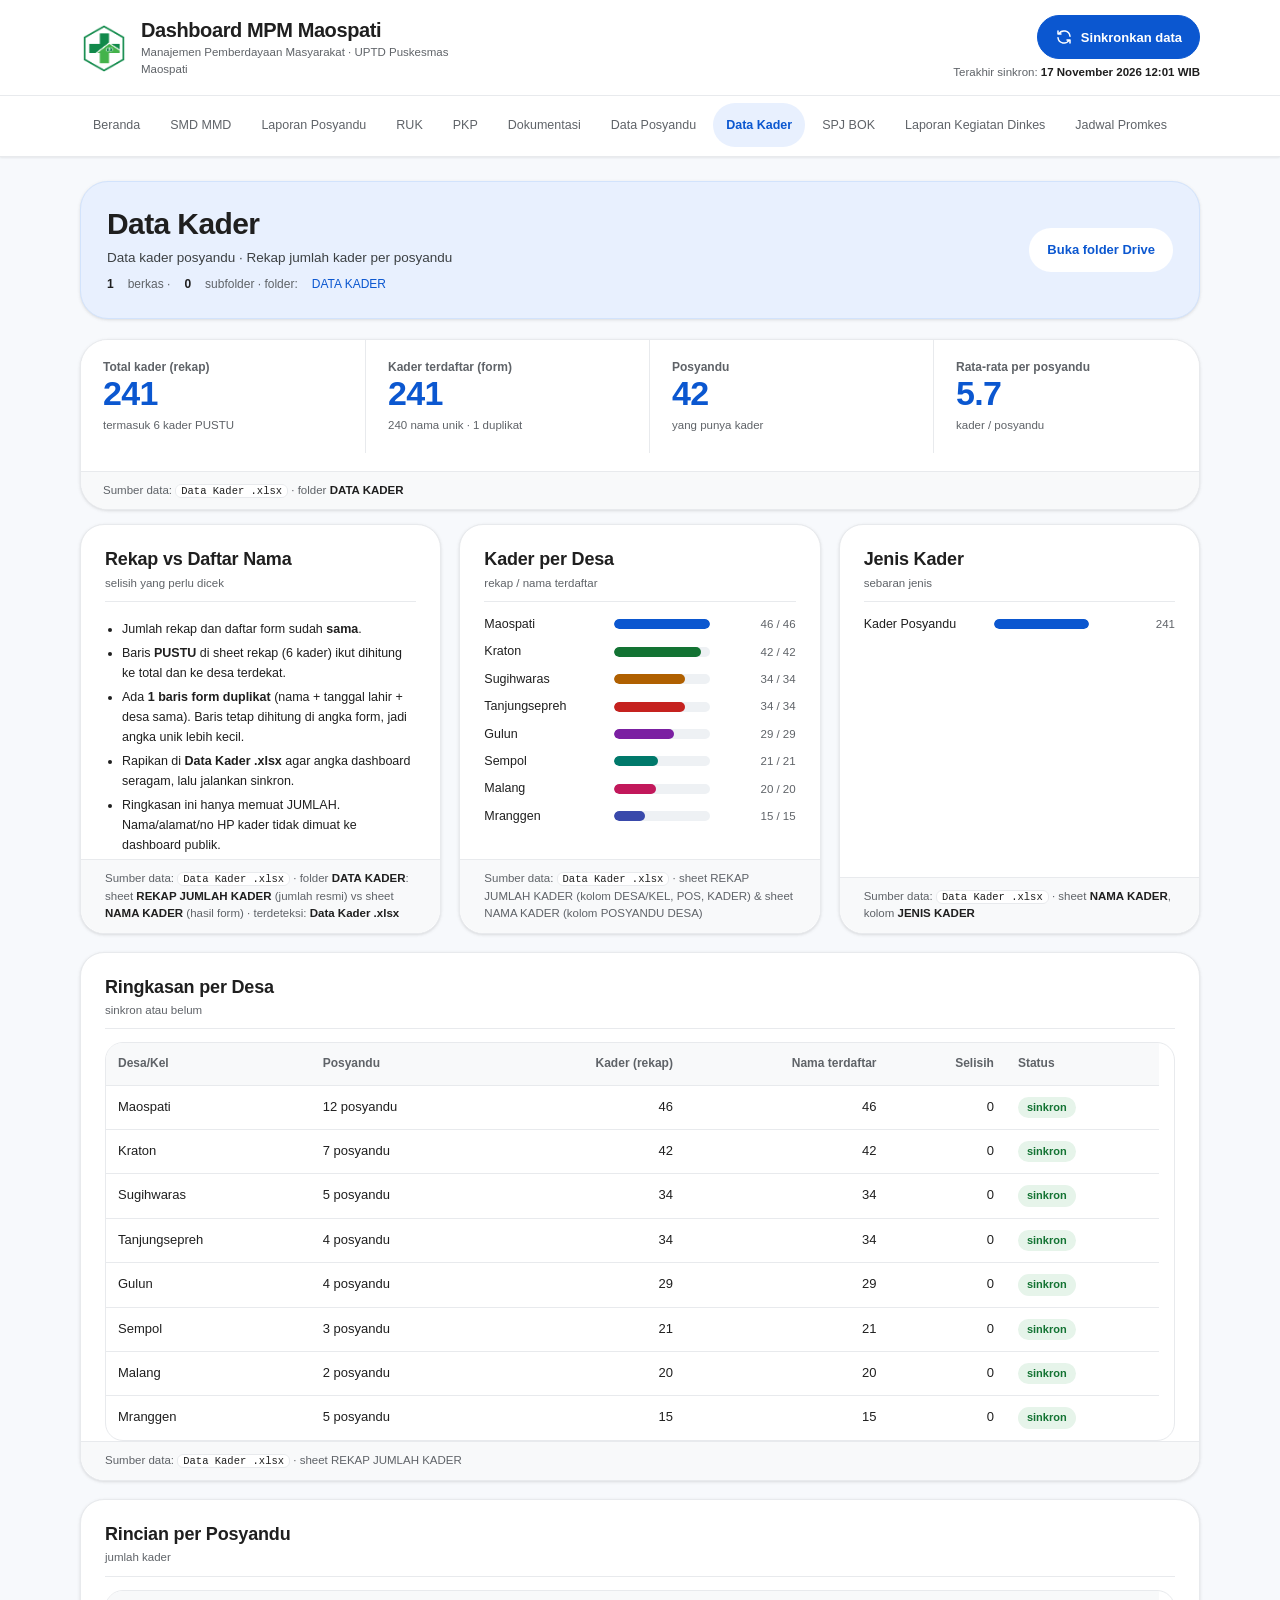
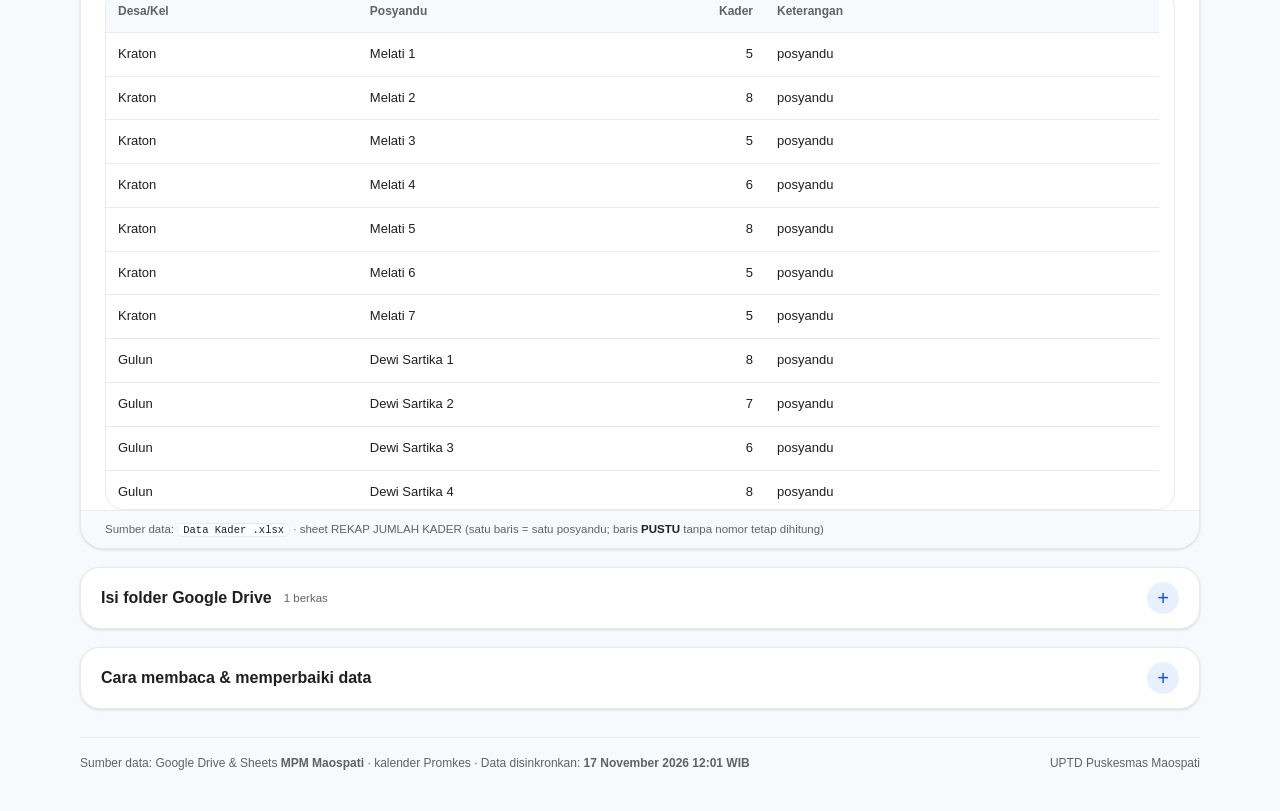
==== data-kader.html @ f5f7d5a8 "Sinkron data Drive MPM 2026-11-17 05:01 UTC" ====
<!doctype html>
<html lang="id">
<head>
<meta charset="utf-8"/>
<meta name="viewport" content="width=device-width,initial-scale=1"/>
<meta name="theme-color" content="#f7f9fc"/>
<title>Data Kader · Dashboard MPM Maospati</title>
<meta name="description" content="Rekap jumlah kader posyandu per posyandu dan per desa (tanpa data pribadi)"/>
<link rel="stylesheet" href="assets/style.css"/>
</head>
<body data-page="data-kader">
<a class="skip" href="#main">Langsung ke isi</a>
<div class="topwrap">
  <header class="top">
    <div class="inner">
      <button class="menu-toggle" id="menutoggle" type="button" aria-expanded="false" aria-controls="navmenu" aria-label="Buka menu">
        <span class="menu-icon" aria-hidden="true"><span></span><span></span><span></span></span>
        <span class="menu-toggle-label">Menu</span>
      </button>
      <div class="brand">
        <img class="logo" src="assets/logo-puskesmas.png" alt="" width="95" height="105">
        <div>
          <h1>Dashboard MPM Maospati</h1>
          <p>Manajemen Pemberdayaan Masyarakat &middot; UPTD Puskesmas Maospati</p>
        </div>
      </div>
      <div id="drivebtn"></div>
    </div>
  </header>
  <nav class="menu" aria-label="Menu utama"><div class="navinner" id="navmenu"></div></nav>
</div>

<main class="wrap" id="main">
  <div class="pagehead">
    <div class="t">
      <h2 id="pagetitle">Data Kader</h2>
      <p id="pagesub">Rekap jumlah kader posyandu per posyandu dan per desa (tanpa data pribadi)</p>
      <div class="stat-line" id="pagemeta"></div>
    </div>
    <div id="drivebtn2"></div>
  </div>

  <div class="banner" id="banner"></div>

<div class="grid k4" id="kpis" style="margin-bottom:14px"></div>
  <div class="grid k2">
<section class="card"><h3>Rekap vs Daftar Nama<span>selisih yang perlu dicek</span></h3><div id="c-selisih"></div><p class="src" data-auto-sumber="1">Sumber data: <code>Data Kader .xlsx</code> · folder <b>DATA KADER</b>: sheet <b>REKAP JUMLAH KADER</b> (jumlah resmi) vs sheet <b>NAMA KADER</b> (hasil form)</p></section><section class="card"><h3>Kader per Desa<span>rekap / nama terdaftar</span></h3><div id="c-desa"></div><p class="src">Sumber data: <code>Data Kader .xlsx</code> · sheet REKAP JUMLAH KADER (kolom DESA/KEL, POS, KADER) &amp; sheet NAMA KADER (kolom POSYANDU DESA)</p></section><section class="card"><h3>Jenis Kader<span>sebaran jenis</span></h3><div id="c-jenis"></div><p class="src">Sumber data: <code>Data Kader .xlsx</code> · sheet <b>NAMA KADER</b>, kolom <b>JENIS KADER</b></p></section><section class="card full"><h3>Ringkasan per Desa<span>sinkron atau belum</span></h3><div class="scroll"><table id="t-kader"></table></div><p class="src">Sumber data: <code>Data Kader .xlsx</code> · sheet REKAP JUMLAH KADER</p></section><section class="card full"><h3>Rincian per Posyandu<span>jumlah kader</span></h3><div class="scroll"><table id="t-perpos"></table></div><p class="src">Sumber data: <code>Data Kader .xlsx</code> · sheet REKAP JUMLAH KADER (satu baris = satu posyandu; baris <b>PUSTU</b> tanpa nomor tetap dihitung)</p></section></div>

  <details class="utility">
    <summary><span id="treecard">Isi folder Google Drive</span> <span id="filecount">memuat</span></summary>
    <div class="body">
      <div class="tree" id="treehost"><p class="muted">Memuat daftar berkas...</p></div>
      <p class="note">Klik nama berkas atau folder untuk membukanya di Google Drive. Daftar ini mengikuti isi
      folder saat data disinkronkan ulang (<code>python tools/sync.py</code>).</p>
    </div>
  </details>

  <details class="utility">
    <summary>Cara membaca &amp; memperbaiki data</summary>
    <div class="body">
      <ul class="tl">
        <li>Setiap panel mencantumkan <b>sumber data</b> di bagian bawah kartu: nama berkas Excel atau
        spreadsheet asalnya, beserta folder Drive tempat berkas itu berada.</li>
        <li>Kalau angka di halaman berbeda dengan dugaan Anda, buka berkas Excel atau spreadsheet itu
        (tombol <b>Buka folder Drive</b> / <b>Buka spreadsheet</b> di atas) dan cocokkan kolomnya.</li>
        <li>Sesudah berkas diperbaiki di Drive atau spreadsheet disunting, tekan <b>Sinkronkan data</b> di kanan atas agar
        halaman menampilkan angka terbaru.</li>
        <li>Format berkas yang dipakai dashboard dijelaskan di README pada bagian
        "Saran perbaikan data".</li>
      </ul>
    </div>
  </details>

  <footer class="foot">
    <span>Sumber data: Google Drive &amp; Sheets <b>MPM Maospati</b> &middot; kalender Promkes &middot; <span id="synced">memuat…</span></span>
    <span>UPTD Puskesmas Maospati</span>
  </footer>
</main>

<script>window.__DATA__ = window.__DATA__ || {}; window.__DATA__["data-kader"] = {"slug": "data-kader", "menu": "Data Kader", "subjudul": "Data kader posyandu", "deskripsi": "Rekap jumlah kader per posyandu", "folder": {"id": "1ANnRWgVu15SUEsVssE5afvYzzHpgKLgl", "url": "https://drive.google.com/drive/folders/1ANnRWgVu15SUEsVssE5afvYzzHpgKLgl", "name": "DATA KADER"}, "statistik": {"berkas": 1, "subfolder": 0}, "struktur": {"name": "DATA KADER", "id": "1ANnRWgVu15SUEsVssE5afvYzzHpgKLgl", "url": "https://drive.google.com/drive/folders/1ANnRWgVu15SUEsVssE5afvYzzHpgKLgl", "files": [{"id": "1zSv50AeJG_EDvxZMdMz8OIgBFwzdjjdB", "name": "Data Kader .xlsx", "kind": "file", "modified": "Oct 21", "url": "https://drive.google.com/file/d/1zSv50AeJG_EDvxZMdMz8OIgBFwzdjjdB/view"}], "children": []}, "files": [{"id": "1zSv50AeJG_EDvxZMdMz8OIgBFwzdjjdB", "name": "Data Kader .xlsx", "kind": "file", "modified": "Oct 21", "url": "https://drive.google.com/file/d/1zSv50AeJG_EDvxZMdMz8OIgBFwzdjjdB/view", "path": "DATA KADER"}], "analisa": {"kpi": {"total": 241, "totalSheet": 241, "pustu": 6, "daftarNama": 241, "daftarUnik": 240, "duplikat": 1, "posyandu": 42, "rataPerPos": 5.7, "sumber": "Data Kader .xlsx"}, "cek": {"rekap": 241, "rekapLembar": 241, "form": 241, "formUnik": 240, "duplikat": 1, "selisih": 0, "selisihLembar": 0}, "perPos": [{"desa": "Kraton", "pos": "Melati 1", "kader": 5}, {"desa": "Kraton", "pos": "Melati 2", "kader": 8}, {"desa": "Kraton", "pos": "Melati 3", "kader": 5}, {"desa": "Kraton", "pos": "Melati 4", "kader": 6}, {"desa": "Kraton", "pos": "Melati 5", "kader": 8}, {"desa": "Kraton", "pos": "Melati 6", "kader": 5}, {"desa": "Kraton", "pos": "Melati 7", "kader": 5}, {"desa": "Gulun", "pos": "Dewi Sartika 1", "kader": 8}, {"desa": "Gulun", "pos": "Dewi Sartika 2", "kader": 7}, {"desa": "Gulun", "pos": "Dewi Sartika 3", "kader": 6}, {"desa": "Gulun", "pos": "Dewi Sartika 4", "kader": 8}, {"desa": "Malang", "pos": "Cut Nyak Dien 1", "kader": 8}, {"desa": "Malang", "pos": "Cut Nyak Dien 2", "kader": 10}, {"desa": "Malang", "pos": "Pustu", "kader": 2, "tambahan": true}, {"desa": "Maospati", "pos": "Cut Mutia 1", "kader": 3}, {"desa": "Maospati", "pos": "Cut Mutia 2", "kader": 6}, {"desa": "Maospati", "pos": "Cut Mutia 3", "kader": 5}, {"desa": "Maospati", "pos": "Cut Mutia 4", "kader": 5}, {"desa": "Maospati", "pos": "Cut Mutia 5", "kader": 1}, {"desa": "Maospati", "pos": "Cut Mutia 6", "kader": 4}, {"desa": "Maospati", "pos": "Cut Mutia 7", "kader": 2}, {"desa": "Maospati", "pos": "Cut Mutia 8", "kader": 2}, {"desa": "Maospati", "pos": "Cut Mutia 9", "kader": 4}, {"desa": "Maospati", "pos": "Merak", "kader": 5}, {"desa": "Maospati", "pos": "Camar", "kader": 4}, {"desa": "Maospati", "pos": "Cendrawasih", "kader": 5}, {"desa": "Mranggen", "pos": "Pos 1", "kader": 3}, {"desa": "Mranggen", "pos": "Pos 2", "kader": 2}, {"desa": "Mranggen", "pos": "Pos 3", "kader": 2}, {"desa": "Mranggen", "pos": "Pos 4", "kader": 6}, {"desa": "Mranggen", "pos": "Pos 5", "kader": 2}, {"desa": "Sempol", "pos": "Larasati 1", "kader": 11}, {"desa": "Sempol", "pos": "Larasati 2", "kader": 4}, {"desa": "Sempol", "pos": "Larasati 3", "kader": 6}, {"desa": "Sugihwaras", "pos": "Srikandi 1", "kader": 7}, {"desa": "Sugihwaras", "pos": "Srikandi 2", "kader": 6}, {"desa": "Sugihwaras", "pos": "Srikandi 3", "kader": 7}, {"desa": "Sugihwaras", "pos": "Srikandi 4", "kader": 7}, {"desa": "Sugihwaras", "pos": "Srikandi 5", "kader": 5}, {"desa": "Sugihwaras", "pos": "Pustu", "kader": 2, "tambahan": true}, {"desa": "Tanjungsepreh", "pos": "Kilisuci 1", "kader": 7}, {"desa": "Tanjungsepreh", "pos": "Kilisuci 2", "kader": 9}, {"desa": "Tanjungsepreh", "pos": "Kilisuci 3", "kader": 8}, {"desa": "Tanjungsepreh", "pos": "Kilisuci 4", "kader": 8}, {"desa": "Tanjungsepreh", "pos": "Pustu", "kader": 2, "tambahan": true}], "pustu": [{"desa": "Malang", "pos": "Pustu", "kader": 2, "tambahan": true}, {"desa": "Sugihwaras", "pos": "Pustu", "kader": 2, "tambahan": true}, {"desa": "Tanjungsepreh", "pos": "Pustu", "kader": 2, "tambahan": true}], "perDesa": [{"desa": "Maospati", "kader": 46, "nama": 46, "selisih": 0}, {"desa": "Kraton", "kader": 42, "nama": 42, "selisih": 0}, {"desa": "Sugihwaras", "kader": 34, "nama": 34, "selisih": 0}, {"desa": "Tanjungsepreh", "kader": 34, "nama": 34, "selisih": 0}, {"desa": "Gulun", "kader": 29, "nama": 29, "selisih": 0}, {"desa": "Sempol", "kader": 21, "nama": 21, "selisih": 0}, {"desa": "Malang", "kader": 20, "nama": 20, "selisih": 0}, {"desa": "Mranggen", "kader": 15, "nama": 15, "selisih": 0}], "jenis": [{"jenis": "Kader Posyandu", "jumlah": 241}], "privasi": "Ringkasan ini hanya memuat JUMLAH. Nama/alamat/no HP kader tidak dimuat ke dashboard publik."}, "adaData": true, "generated": "17 November 2026 12:01 WIB"};</script>
<script src="assets/app.js"></script>
<script src="assets/pages/data-kader.js"></script>
</body>
</html>
---- assets/style.css ----
/* Dashboard MPM Maospati
   Direction: Material pastel. Read DESIGN.md before changing tokens. */
:root{
  --paper:#f7f9fc;
  --surface:#ffffff;
  --surface-2:#f8f9fa;
  --surface-3:#f1f3f4;
  --ink:#1f1f1f;
  --mut:#5f6368;
  --rule:#e8eaed;
  --rule-strong:#80868b;
  --ac:#0b57d0;
  --ac-hover:#0842a0;
  --ac-soft:#e8f0fe;
  --ok:#137333; --ok-soft:#e6f4ea;
  --warn:#b06000; --warn-soft:#fef7e0;
  --bad:#c5221f; --bad-soft:#fce8e6;
  --radius:24px;
  --radius-sm:20px;
  --radius-xs:12px;
  --pill:999px;
  --wrap:1160px;
  --elev1:0 1px 2px rgba(60,64,67,.08),0 1px 3px 1px rgba(60,64,67,.06);
  --elev2:0 2px 6px rgba(60,64,67,.12),0 1px 2px rgba(60,64,67,.08);
  --sans:"Google Sans","Segoe UI Variable Text","Segoe UI",Roboto,"Helvetica Neue",Arial,sans-serif;
  --display:"Google Sans Display","Google Sans","Segoe UI Variable Display","Segoe UI",Roboto,Arial,sans-serif;
  --mono:"Roboto Mono","Cascadia Mono","Segoe UI Mono",Consolas,monospace;
}
*{box-sizing:border-box}
html{color-scheme:light;scroll-behavior:smooth}
body{margin:0;background:var(--paper);color:var(--ink);font:14.5px/1.6 var(--sans);-webkit-font-smoothing:antialiased}
a{color:var(--ac);text-decoration:none;text-underline-offset:3px}
a:hover{text-decoration:underline}
h1,h2,h3,h4{margin:0;font-family:var(--display);font-weight:600;letter-spacing:-.01em;color:var(--ink)}
p{margin:0 0 10px}
code{font-family:var(--mono);font-size:.92em}
img,svg{max-width:100%}
:focus-visible{outline:2px solid var(--ac);outline-offset:2px}
.skip{position:fixed;left:12px;top:-60px;z-index:100;background:var(--ac);color:#fff;padding:10px 16px;border-radius:var(--pill);font-weight:600;box-shadow:var(--elev2)}
.skip:focus{top:12px;text-decoration:none}

/* ---------- masthead + menu ---------- */
.topwrap{position:sticky;top:0;z-index:30;background:var(--surface);box-shadow:0 1px 2px rgba(60,64,67,.10)}
header.top{background:var(--surface);border-bottom:1px solid var(--rule)}
header.top .inner{max-width:var(--wrap);margin:0 auto;padding:15px 20px;display:flex;gap:18px;align-items:center;justify-content:space-between;flex-wrap:wrap}
.brand{display:flex;gap:13px;align-items:center;min-width:0}
.logo{width:48px;height:48px;flex:0 0 48px;display:block;object-fit:contain}
.brand h1{font-size:20px;line-height:1.2;letter-spacing:-.02em}
.brand p{margin:2px 0 0;color:var(--mut);font-size:11.5px;line-height:1.4;max-width:52ch}
#drivebtn{display:flex;flex-direction:column;align-items:flex-end;gap:5px;min-width:0}
#synctime{font-size:11.5px;line-height:1.4;color:var(--mut);text-align:right}
#synctime b{color:var(--ink);font-weight:600}
nav.menu{background:var(--surface);border-bottom:1px solid var(--rule)}
.menu-toggle{display:none;gap:11px;align-items:center;width:100%;min-height:44px;padding:0 10px;border:0;border-radius:12px;background:transparent;color:var(--ink);font:600 14px/1.2 var(--sans);cursor:pointer;text-align:left;transition:background-color .15s ease,color .15s ease}
.menu-toggle:hover{background:var(--surface-3)}
.menu-toggle[aria-expanded="true"]{color:var(--ac)}
.menu-toggle .menu-icon{width:20px;height:14px;display:flex;flex-direction:column;justify-content:space-between;flex:0 0 20px}
.menu-toggle .menu-icon span{display:block;height:2px;flex:0 0 2px;border-radius:2px;background:currentColor;transition:transform .18s ease,opacity .18s ease}
.menu-toggle[aria-expanded="true"] .menu-icon span:nth-child(1){transform:translateY(6px) rotate(45deg)}
.menu-toggle[aria-expanded="true"] .menu-icon span:nth-child(2){opacity:0}
.menu-toggle[aria-expanded="true"] .menu-icon span:nth-child(3){transform:translateY(-6px) rotate(-45deg)}
nav.menu .navinner{max-width:var(--wrap);margin:0 auto;padding:7px 20px 9px;display:flex;gap:4px;overflow-x:auto;scrollbar-width:none}
nav.menu .navinner::-webkit-scrollbar{display:none}
nav.menu a{display:flex;align-items:center;min-height:44px;padding:0 13px;border:0;border-radius:var(--pill);color:var(--mut);font-size:12.5px;font-weight:500;white-space:nowrap}
nav.menu a:hover{color:var(--ink);background:var(--surface-3);text-decoration:none}
nav.menu a.on{color:var(--ac);background:var(--ac-soft);font-weight:600}

/* ---------- page frame ---------- */
.wrap{max-width:var(--wrap);margin:0 auto;padding:0 20px 40px}
.pagehead{display:flex;gap:18px;align-items:flex-start;justify-content:space-between;flex-wrap:wrap;margin:24px 0 20px;padding:24px 26px;background:var(--ac-soft);border:1px solid #d2e3fc;border-radius:28px;box-shadow:var(--elev1)}
.pagehead .t{flex:1 1 520px;min-width:0}
.pagehead .t h2{font-size:30px;line-height:1.2;letter-spacing:-.02em}
.pagehead .t p{margin:5px 0 0;color:#3c4043;font-size:13.5px;max-width:72ch}
.pagehead .t .stat-line{color:var(--mut)}
.pagehead #drivebtn2{min-width:0;align-self:center}
.pagehead #drivebtn2:empty{display:none}
.btn{display:inline-flex;gap:8px;align-items:center;justify-content:center;min-height:44px;border:1px solid transparent;background:var(--ac-soft);color:var(--ac);padding:8px 17px;border-radius:var(--pill);font-size:13px;font-weight:600;box-shadow:none;cursor:pointer;text-decoration:none;transition:background-color .15s ease,color .15s ease,border-color .15s ease}
.btn:hover{background:#d2e3fc;color:var(--ac-hover);text-decoration:none}
.btn.primary{background:var(--ac);border-color:var(--ac);color:#fff}
.btn.primary:hover{background:var(--ac-hover);border-color:var(--ac-hover);color:#fff}
.btn[disabled]{opacity:.6;cursor:progress}
.pagehead .btn{background:var(--surface);color:var(--ac)}
.pagehead .btn:hover{background:var(--surface-2);color:var(--ac-hover)}
.sync-icon{width:18px;height:18px;flex:0 0 18px;display:inline-block}
#btnsync[aria-busy="true"] .sync-icon{animation:spin 1s linear infinite}
@keyframes spin{to{transform:rotate(360deg)}}

/* ---------- grids + panels ---------- */
.grid{display:grid;gap:18px}
.grid>p.src{grid-column:1/-1;margin:0;padding:11px 14px;border:1px solid var(--rule);background:var(--surface-2);border-radius:16px}
.k4{grid-template-columns:repeat(auto-fit,minmax(200px,1fr))}
.k2{display:flex;flex-wrap:wrap;gap:18px}
.k2>.card{flex:1 1 320px;min-width:0}
.k2>.card.full{flex:1 1 100%}
.card.full{grid-column:1/-1}

/* directory: the nine menu pages are a list, not nine identical cards */
.dir{display:grid;grid-template-columns:repeat(2,minmax(0,1fr));border:1px solid var(--rule);border-radius:28px;background:var(--surface);overflow:hidden;box-shadow:var(--elev1)}
.dirrow{display:grid;grid-template-columns:34px minmax(0,1fr) auto;gap:12px;align-items:start;padding:15px 20px;border-bottom:1px solid var(--rule);color:inherit;text-decoration:none;min-width:0;min-height:56px;transition:background-color .15s ease}
.dirrow:nth-child(odd){border-right:1px solid var(--rule)}
.dirrow:last-child{border-bottom:0}
.dirrow:last-child:nth-child(odd){grid-column:1/-1;border-right:0}
.dirrow:hover{background:#f8faff;text-decoration:none}
.dirrow:focus-visible{outline:2px solid var(--ac);outline-offset:-2px}
.dirrow .no{width:30px;height:30px;display:grid;place-items:center;border-radius:50%;background:var(--ac-soft);color:var(--ac);font:600 12px/1 var(--sans);font-variant-numeric:tabular-nums}
.dirrow .ti{min-width:0;font-family:var(--sans);font-size:16px;font-weight:600;line-height:1.3}
.dirrow .ti .sub{display:block;margin-top:2px;font-family:var(--sans);font-size:11.5px;font-weight:400;line-height:1.4;color:var(--mut)}
.dirrow .meta{display:flex;gap:6px;align-items:center;justify-content:flex-end;flex-wrap:wrap;text-align:right;font-size:11.5px;line-height:1.4;color:var(--mut);padding-top:2px}
.dirrow .meta .pill{font-size:10.5px}
.card{display:flex;flex-direction:column;background:var(--surface);border:1px solid var(--rule);border-radius:var(--radius);padding:22px 24px;box-shadow:var(--elev1);min-width:0}
.card>h3{display:block;font-size:18px;line-height:1.35;margin:0 0 13px;padding-bottom:10px;border-bottom:1px solid var(--rule)}
.card>h3 span{display:block;margin-top:3px;color:var(--mut);font-family:var(--sans);font-weight:400;font-size:11.5px;line-height:1.45;letter-spacing:0;text-align:left}

/* summary strip: one tonal surface, not four floating cards */
#kpis{display:grid;grid-template-columns:repeat(4,minmax(0,1fr));border:1px solid var(--rule);background:var(--surface);border-radius:28px;margin-bottom:20px;overflow:hidden;box-shadow:var(--elev1)}
#kpis .kpi{display:block;border:0;border-radius:0;box-shadow:none;padding:19px 22px;min-width:0;background:var(--surface)}
#kpis .kpi+.kpi{border-left:1px solid var(--rule)}
#kpis p.src{grid-column:1/-1;margin:0;border:0;border-top:1px solid var(--rule);border-radius:0;background:var(--surface-2);padding:10px 22px}
@media (min-width:721px){#kpis .kpi.wide{grid-column:span 2}}
.kpi .v{font-family:var(--display);font-size:34px;line-height:1.1;font-weight:600;letter-spacing:-.02em;color:var(--ac);font-variant-numeric:tabular-nums}
.kpi .v.text{font-family:var(--sans);font-size:15.5px;line-height:1.35;font-weight:600;letter-spacing:0;color:var(--ink);overflow-wrap:anywhere}
.kpi .l{color:var(--mut);font:600 12px/1.35 var(--sans);letter-spacing:0;text-transform:none}
.kpi .s{color:var(--mut);font-size:11.5px;margin-top:5px;line-height:1.4;overflow-wrap:anywhere}

/* ---------- source note ---------- */
p.src{margin:auto -24px -22px;padding:10px 24px;border-top:1px solid var(--rule);background:var(--surface-2);font-size:11.5px;line-height:1.5;color:var(--mut);border-radius:0 0 var(--radius) var(--radius);overflow-wrap:anywhere}
p.src code{background:var(--surface);border:1px solid var(--rule);border-radius:6px;padding:0 5px;font-size:10.5px;color:var(--ink)}
p.src b{color:var(--ink)}
p.src a{color:var(--ac)}

/* ---------- tables ---------- */
table{border-collapse:collapse;width:100%;font-size:13px;font-variant-numeric:tabular-nums}
th,td{text-align:left;padding:11px 12px;border-bottom:1px solid var(--rule);vertical-align:top}
th{color:var(--mut);font-size:12px;font-weight:600;text-transform:none;letter-spacing:0;background:var(--surface-2);border-bottom:1px solid var(--rule)}
tbody th{background:var(--surface);color:var(--ink);font-weight:500}
tfoot th,tfoot td{background:var(--surface-2);font-weight:600;border-top:1px solid var(--rule);border-bottom:0}
td.num,th.num{text-align:right}
.cellsub{display:block;margin-top:3px;font-size:11px;line-height:1.4;color:var(--mut)}
tbody tr:hover{background:#f8faff}
tbody tr:last-child td{border-bottom:0}
th.sortable{padding:0}
.sort-btn{position:relative;display:flex;align-items:center;width:100%;min-height:44px;padding:11px 16px 11px 12px;border:0;border-radius:4px;background:transparent;color:inherit;font:inherit;font-weight:inherit;letter-spacing:inherit;text-align:left;cursor:pointer}
th.num .sort-btn{justify-content:flex-end;text-align:right}
.sort-btn:hover{color:var(--ac)}
.sort-btn:focus-visible{outline:2px solid var(--ac);outline-offset:-2px}
.sort-ind{position:absolute;right:6px;top:50%;width:0;height:0;margin-top:-2.5px;border-left:4px solid transparent;border-right:4px solid transparent;border-bottom:5px solid currentColor;opacity:.32;transition:opacity .15s ease,transform .15s ease}
.sort-btn:hover .sort-ind{opacity:.65}
th[aria-sort="ascending"],th[aria-sort="descending"]{color:var(--ac)}
th[aria-sort="ascending"] .sort-ind,th[aria-sort="descending"] .sort-ind{opacity:1}
th[aria-sort="descending"] .sort-ind{transform:rotate(180deg)}
.scroll{overflow:auto;max-height:520px;border:1px solid var(--rule);border-radius:18px;background:var(--surface);scrollbar-gutter:stable;-webkit-overflow-scrolling:touch}
.scroll th{position:sticky;top:0;z-index:1}
.scroll table{min-width:100%}
.chart-scroll{overflow-x:auto;scrollbar-gutter:stable;-webkit-overflow-scrolling:touch}
.chart-scroll svg{display:block;width:100%;height:auto}

/* ---------- bar charts ---------- */
.bars{display:flex;flex-direction:column;gap:9px}
.bar{display:grid;grid-template-columns:minmax(120px,38%) 1fr 76px;gap:10px;align-items:center;font-size:12.5px}
.bar .lab{line-height:1.35;min-width:0}
.bar .track{height:10px;background:#eef1f4;border:0;border-radius:var(--pill);overflow:hidden}
.bar .fill{height:100%;border-radius:var(--pill)}
.bar .val{text-align:right;color:var(--mut);font-variant-numeric:tabular-nums;font-size:11.5px}

/* ---------- heatmap / matrix ---------- */
.mx{display:grid;gap:3px;font-size:10.5px;align-items:stretch}
body[data-page="laporan-posyandu"] #c-matriks .mx{max-width:620px;margin:0 auto}
body[data-page="laporan-posyandu"] #c-matriks .mx>.hd{text-align:left}
body[data-page="laporan-posyandu"] #c-matriks .mx>div{text-align:center}
.mx .cell{height:34px;border-radius:8px;display:grid;place-items:center;font-weight:600;color:var(--ink);font-variant-numeric:tabular-nums}
.mx .hd{min-height:34px;display:flex;align-items:center;color:var(--mut);padding:2px 8px 2px 0;line-height:1.2}

/* ---------- status chips ---------- */
.pill{display:inline-flex;align-items:center;padding:3px 9px;border-radius:var(--pill);font-size:11px;font-weight:600;line-height:1.4;border:0;white-space:nowrap;background:var(--surface-3);color:#3c4043}
.pill.ok{color:var(--ok);background:var(--ok-soft)}
.pill.no{color:var(--bad);background:var(--bad-soft)}
.pill.wr{color:var(--warn);background:var(--warn-soft)}
.legend{display:flex;gap:14px;flex-wrap:wrap;color:var(--mut);font-size:12px;margin-top:10px;align-items:center}
.sw{width:11px;height:11px;border-radius:4px;display:inline-block;margin-right:6px;vertical-align:-1px}
ul.tl{margin:0;padding-left:17px;font-size:12.5px;max-width:86ch}
ul.tl li{margin:4px 0}
.note{font-size:12px;color:var(--mut);margin:10px 0 0}
.muted{color:var(--mut)}
.empty{border:1px dashed var(--rule-strong);border-radius:16px;padding:22px;text-align:center;color:var(--mut);background:var(--surface-2)}

/* ---------- agenda ---------- */
ul.agenda{list-style:none;margin:0;padding:0;display:flex;flex-direction:column;gap:8px}
ul.agenda li{display:flex;gap:12px;align-items:flex-start;border-bottom:1px solid var(--rule);padding-bottom:10px}
ul.agenda li:last-child{border-bottom:0;padding-bottom:0}
ul.agenda .tgl{flex:0 0 88px;background:var(--ac-soft);color:var(--ac);border:0;border-radius:12px;text-align:center;font-size:11.5px;font-weight:600;padding:7px 4px;line-height:1.3}
ul.agenda .ket{flex:1;min-width:0;font-size:12.5px}
ul.agenda .ket b{display:block}
ul.agenda .ket .muted{font-size:11.5px}

/* ---------- calendar embed ---------- */
.cal-wrap{position:relative;width:100%;aspect-ratio:4/3;min-height:520px;border:1px solid var(--rule);border-radius:18px;overflow:hidden;background:var(--surface-2)}
.cal-wrap iframe{position:absolute;inset:0;width:100%;height:100%;border:0}

/* ---------- Drive tree ---------- */
.tree{font-size:12.5px}
.tree .fld{margin:12px 0 4px;font-weight:600}
.tree .fld .cnt{color:var(--mut);font-weight:400;font-size:11.5px}
.tree .file{display:flex;gap:9px;align-items:baseline;padding:6px 0 6px 16px;border-bottom:1px solid var(--rule)}
.tree .file .nm{flex:1;min-width:0;overflow:hidden;text-overflow:ellipsis;white-space:nowrap}
.tree .file .mod{color:var(--mut);font-size:11px;white-space:nowrap}
.tree .file .ext{font-size:10px;color:var(--mut);border:0;border-radius:6px;padding:1px 6px;background:var(--surface-3)}

/* ---------- controls + notices ---------- */
.rowctl{display:flex;gap:10px;flex-wrap:wrap;align-items:center;margin-bottom:12px}
.rowctl label{display:flex;align-items:center;gap:8px;min-width:0;max-width:100%;font-size:12.5px;color:var(--mut)}
select,input[type=search],input[type=text]{background:var(--surface-3);color:var(--ink);border:1px solid transparent;border-radius:var(--radius-xs);padding:8px 12px;font:inherit;font-size:13px;min-height:44px;min-width:0;max-width:100%;transition:background-color .15s ease,border-color .15s ease,box-shadow .15s ease}
select:hover,input[type=search]:hover,input[type=text]:hover{background:#e8eaed}
select:focus-visible,input:focus-visible{outline:2px solid var(--ac);outline-offset:1px;background:var(--surface);border-color:var(--ac)}
.banner{display:none;gap:9px;align-items:center;border:1px solid #f9d67a;background:var(--warn-soft);color:var(--ink);border-radius:16px;padding:11px 14px;font-size:12.5px;margin:14px 0}
.banner.on{display:flex}
.banner code{background:var(--surface);border:1px solid #f1e3b5;border-radius:6px;padding:0 4px}

/* ---------- collapsed utilities ---------- */
details.utility{margin-top:18px;border:1px solid var(--rule);background:var(--surface);border-radius:var(--radius-sm);box-shadow:var(--elev1);overflow:hidden}
details.utility>summary{display:flex;align-items:center;gap:12px;min-height:56px;padding:14px 20px;cursor:pointer;font-family:var(--sans);font-size:16px;font-weight:600;list-style:none;border-radius:var(--radius-sm);transition:background-color .15s ease,color .15s ease}
details.utility>summary::-webkit-details-marker{display:none}
details.utility>summary::after{content:"+";width:32px;height:32px;flex:0 0 32px;margin-left:auto;display:grid;place-items:center;border-radius:50%;background:var(--ac-soft);color:var(--ac);font-family:var(--sans);font-size:20px;font-weight:500;line-height:1}
details.utility[open]>summary::after{content:"\2212"}
details.utility>summary:hover{color:var(--ac);background:var(--surface-2)}
details.utility>summary:focus-visible{outline:2px solid var(--ac);outline-offset:-2px}
details.utility .body{padding:14px 20px 18px;border-top:1px solid var(--rule)}
details.utility .body .note{margin-top:12px}
#treecard{min-width:0}
#filecount{font-family:var(--sans);font-size:11.5px;font-weight:400;color:var(--mut);white-space:nowrap}

footer.foot{margin-top:28px;padding-top:16px;border-top:1px solid var(--rule);color:var(--mut);font-size:12px;display:flex;flex-wrap:wrap;gap:10px;justify-content:space-between}
.stat-line{display:flex;gap:14px;flex-wrap:wrap;color:var(--mut);font-size:12px;margin-top:6px}
.stat-line b{color:var(--ink)}

/* ---------- responsive ---------- */
@media (max-width:720px){
  header.top .inner{display:grid;grid-template-columns:44px minmax(0,1fr) 44px;grid-template-rows:auto auto;gap:1px 9px;align-items:center;padding:7px 10px 7px 7px}
  .menu-toggle{display:flex;grid-column:1;grid-row:1;width:44px;height:44px;min-height:44px;padding:0;justify-content:center;border-radius:50%;align-self:center}
  .menu-toggle-label{display:none}
  .brand{grid-column:2;grid-row:1;gap:9px}
  .brand .logo{width:34px;height:34px;flex-basis:34px}
  .brand h1{font-size:16px;line-height:1.2}
  .brand p{display:none}
  #drivebtn{display:contents}
  #btnsync{grid-column:3;grid-row:1;width:44px;height:44px;min-width:44px;min-height:44px;padding:0;border-radius:50%;align-self:center}
  .sync-label{display:none}
  .sync-icon{width:19px;height:19px;flex-basis:19px}
  #synctime{grid-column:2/4;grid-row:2;text-align:left;font-size:10.5px;line-height:1.35;white-space:normal;overflow-wrap:anywhere}
  nav.menu{display:none;border-bottom:1px solid var(--rule);box-shadow:0 6px 14px rgba(60,64,67,.10)}
  nav.menu.open{display:block}
  nav.menu .navinner{display:flex;flex-direction:column;gap:2px;padding:8px 16px 12px;max-height:calc(100vh - 96px);overflow-y:auto;overflow-x:hidden;scrollbar-width:thin}
  nav.menu a{min-height:48px;padding:0 14px;border-radius:12px;font-size:14px}
  nav.menu a.on{background:var(--ac-soft)}
  .wrap{padding:0 16px 32px}
  .pagehead{margin:18px 0 16px;padding:20px;border-radius:24px;gap:14px}
  .pagehead .t{flex-basis:100%}
  .pagehead .t h2{font-size:26px}
  .pagehead .t p{font-size:13px}
  .pagehead #drivebtn2,.pagehead #drivebtn2 .btn{width:100%}
  .grid{gap:14px}
  .k2{gap:14px}
  .k2>.card{flex-basis:100%}
  .card{padding:18px;border-radius:var(--radius-sm)}
  .card>h3{font-size:17px}
  p.src{margin:auto -18px -18px;padding:10px 18px;border-radius:0 0 var(--radius-sm) var(--radius-sm)}
  #kpis{grid-template-columns:repeat(2,minmax(0,1fr));border-radius:24px}
  #kpis .kpi{padding:16px}
  #kpis .kpi:nth-child(odd){border-left:0}
  #kpis .kpi:nth-child(n+3){border-top:1px solid var(--rule)}
  #kpis p.src{padding:10px 16px}
  .kpi .v{font-size:30px}
  .kpi .v.text{font-size:14.5px}
  .kpi .l{font-size:11.5px}
  details.utility>summary{padding:14px 16px}
  details.utility .body{padding:14px 16px 16px}
  .cal-wrap{min-height:420px;border-radius:16px}
  .bar{grid-template-columns:minmax(92px,38%) 1fr 60px;gap:8px;font-size:12px}
  .bar .track{height:9px}
  .mx .cell{height:32px}
  .mx .hd{min-height:32px}
  .dir{grid-template-columns:1fr;border-radius:24px}
  .dirrow{grid-template-columns:30px minmax(0,1fr);padding:14px 16px}
  .dirrow:nth-child(odd){border-right:0}
  .dirrow:last-child:nth-child(odd){grid-column:auto}
  .dirrow .no{width:28px;height:28px}
  .dirrow .ti{font-size:15.5px}
  .dirrow .meta{grid-column:2;justify-content:flex-start;text-align:left;margin-top:4px}
  .chart-scroll svg{min-width:640px}
  .scroll table{font-size:12px}
  .scroll table th,.scroll table td{padding:9px 4px}
  .scroll table th.sortable{padding:0}
  .scroll table .sort-btn{min-width:44px;min-height:44px;padding:10px 10px 10px 5px}
  .scroll table .sort-ind{right:2px}
  .scroll th:first-child,.scroll td:first-child{position:sticky;left:0;z-index:2;background:var(--surface);box-shadow:1px 0 0 var(--rule)}
  .scroll th:first-child{z-index:3;background:var(--surface-2)}
  .scroll tbody tr:hover td:first-child{background:#f8faff}
  .tree .file{flex-wrap:wrap}
  .tree .file .nm{white-space:normal;overflow:visible;text-overflow:clip;flex:1 1 100%}
  .tree .file .mod{margin-left:25px}
  /* tabel rincian PKP digeser mendatar, bukan diremas jadi kolom sempit */
  body[data-page="pkp"] #t-desa table{min-width:560px}
}
@media (max-width:350px){
  .pagehead{padding:18px}
  .pagehead .t h2{font-size:24px}
  .brand h1{font-size:15px}
  .brand .logo{width:30px;height:30px;flex-basis:30px}
  #kpis{grid-template-columns:1fr}
  #kpis .kpi{border-left:0}
  #kpis .kpi+ .kpi{border-top:1px solid var(--rule)}
  .kpi .v{font-size:28px}
  .kpi .v.text{font-size:14px}
  ul.agenda .tgl{flex-basis:74px}
}
@media (prefers-reduced-motion:reduce){
  html{scroll-behavior:auto}
  *,*::before,*::after{animation:none!important;transition:none!important}
}
@media print{
  body{background:#fff}
  .topwrap,#drivebtn,#drivebtn2,.banner,.btn,details.utility{display:none!important}
  .wrap{max-width:none;padding:0}
  .card{break-inside:avoid;border:1px solid #bbb;box-shadow:none;border-radius:0}
  .pagehead{margin:0 0 16px;padding:0;background:#fff;border:0;box-shadow:none}
  .pagehead .t h2{font-size:24px}
  .pagehead .t p{color:#333}
  #kpis{border:1px solid #bbb;box-shadow:none;border-radius:0}
  #kpis .kpi{padding:12px}
  #kpis p.src{background:transparent}
  p.src{margin:0;padding:8px 0;background:transparent;border-top:1px solid #bbb;border-radius:0}
  .scroll{max-height:none;overflow:visible;border:0;border-radius:0}
  .scroll th{position:static;background:transparent}
  th{background:transparent}
  .dir{box-shadow:none;border-radius:0}
  .pill{border:1px solid #999}
  a{color:inherit;text-decoration:none}
}
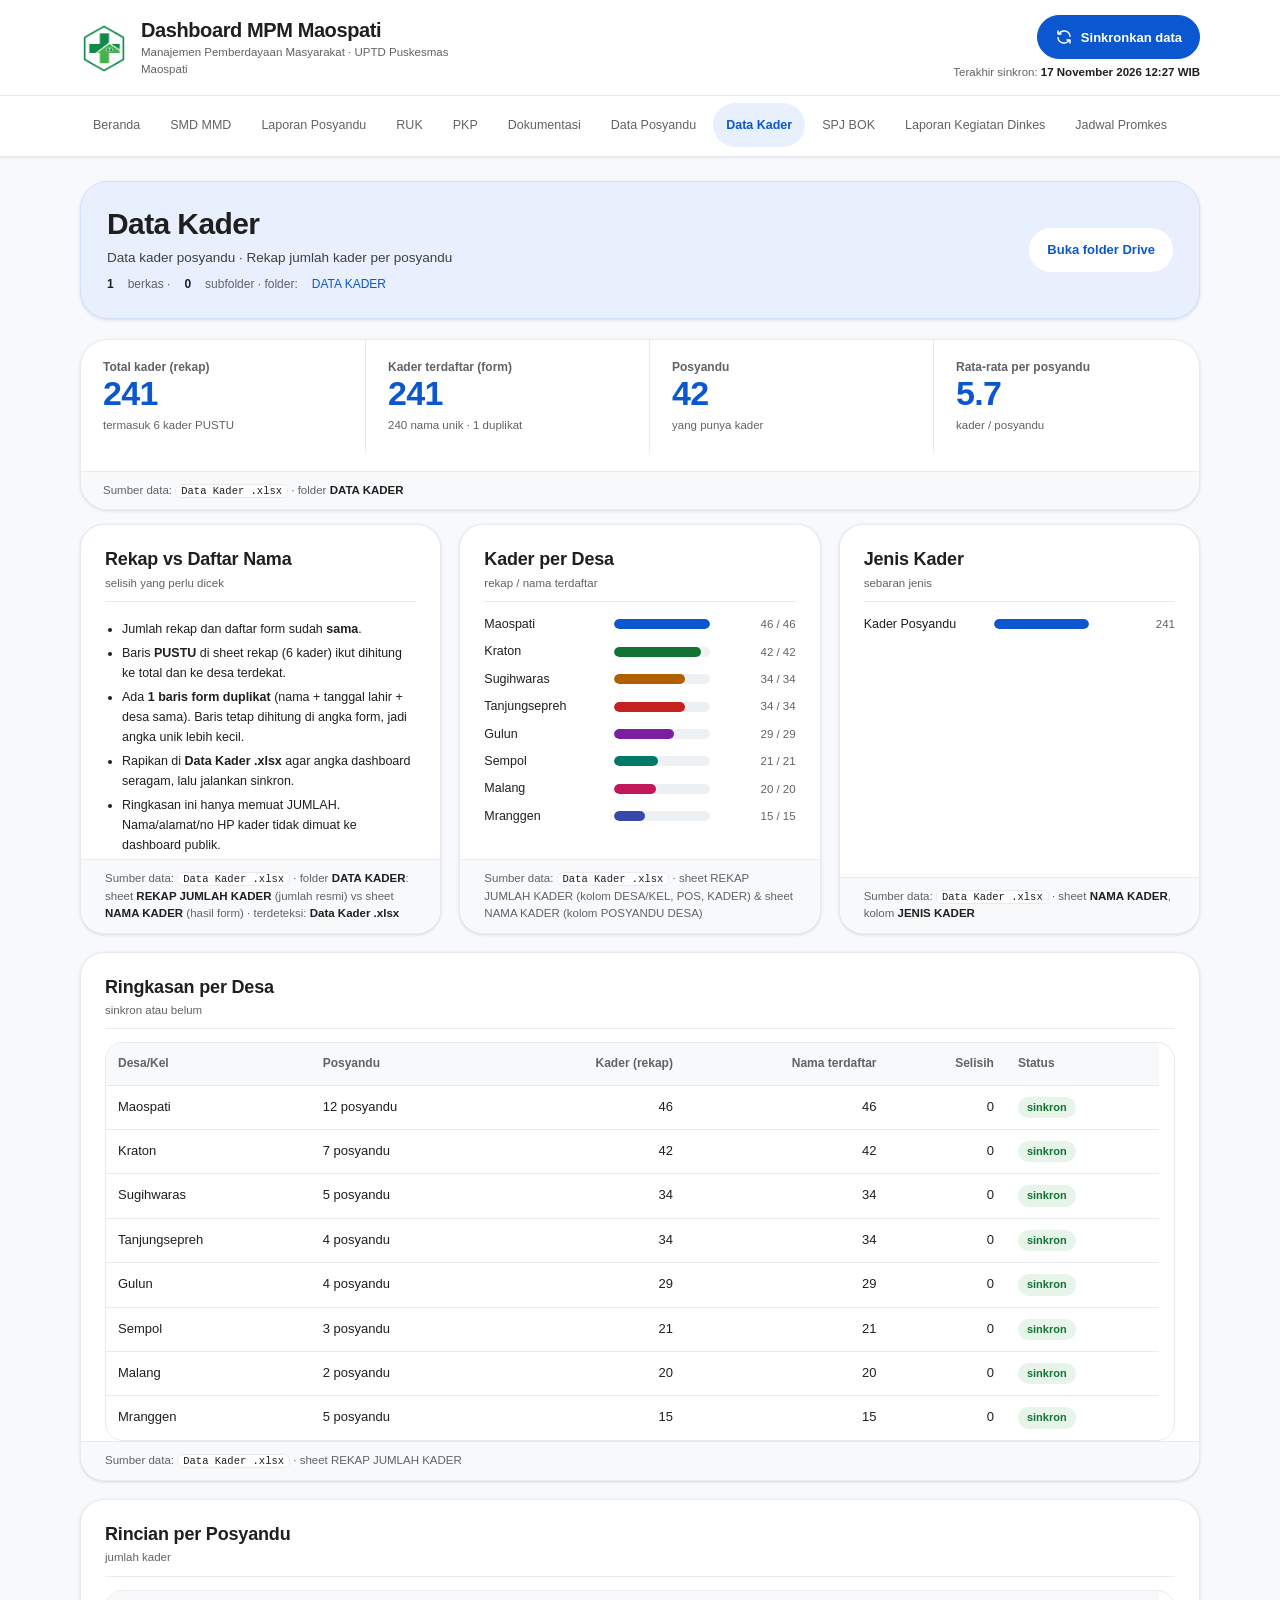
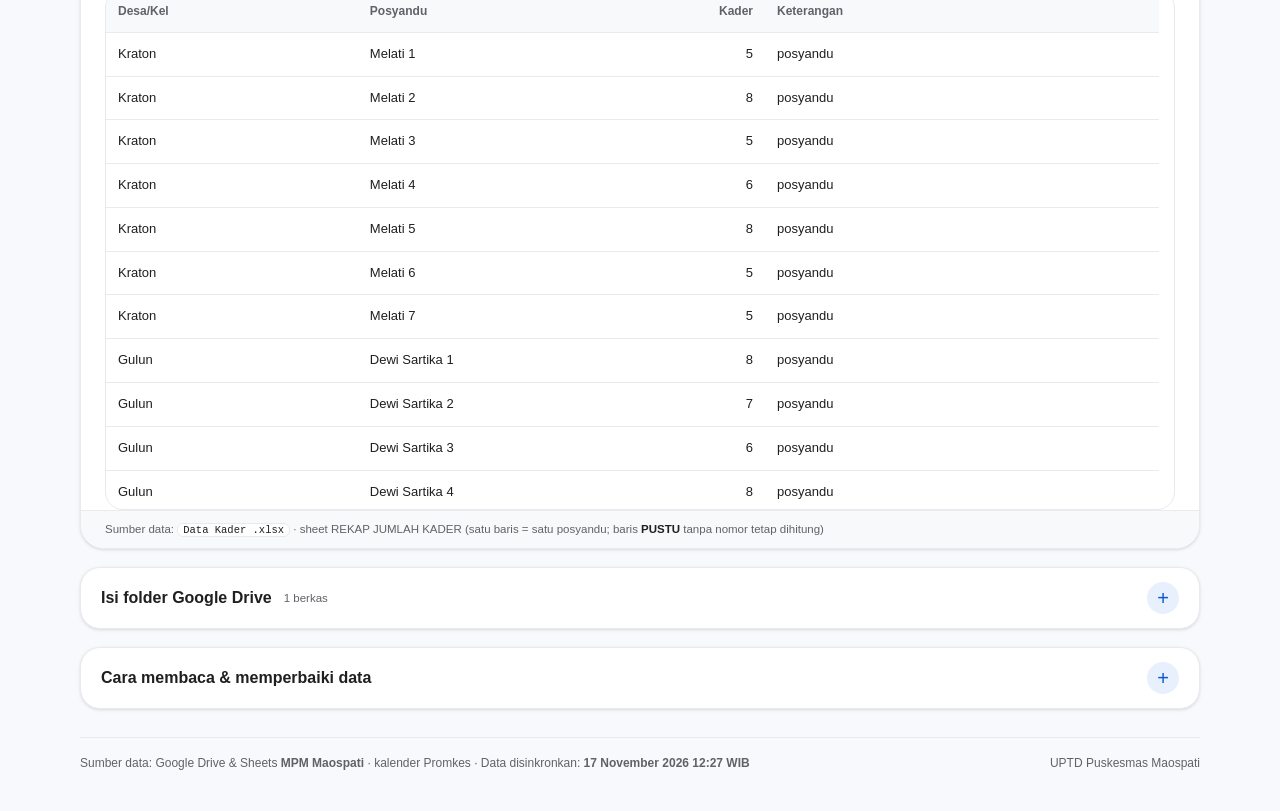
==== commit 4f05e30a: "Sinkron data Drive MPM 2026-11-17 05:27 UTC" ====
--- a/data-kader.html
+++ b/data-kader.html
@@ -77,7 +77,7 @@
   </footer>
 </main>
 
-<script>window.__DATA__ = window.__DATA__ || {}; window.__DATA__["data-kader"] = {"slug": "data-kader", "menu": "Data Kader", "subjudul": "Data kader posyandu", "deskripsi": "Rekap jumlah kader per posyandu", "folder": {"id": "1ANnRWgVu15SUEsVssE5afvYzzHpgKLgl", "url": "https://drive.google.com/drive/folders/1ANnRWgVu15SUEsVssE5afvYzzHpgKLgl", "name": "DATA KADER"}, "statistik": {"berkas": 1, "subfolder": 0}, "struktur": {"name": "DATA KADER", "id": "1ANnRWgVu15SUEsVssE5afvYzzHpgKLgl", "url": "https://drive.google.com/drive/folders/1ANnRWgVu15SUEsVssE5afvYzzHpgKLgl", "files": [{"id": "1zSv50AeJG_EDvxZMdMz8OIgBFwzdjjdB", "name": "Data Kader .xlsx", "kind": "file", "modified": "Oct 21", "url": "https://drive.google.com/file/d/1zSv50AeJG_EDvxZMdMz8OIgBFwzdjjdB/view"}], "children": []}, "files": [{"id": "1zSv50AeJG_EDvxZMdMz8OIgBFwzdjjdB", "name": "Data Kader .xlsx", "kind": "file", "modified": "Oct 21", "url": "https://drive.google.com/file/d/1zSv50AeJG_EDvxZMdMz8OIgBFwzdjjdB/view", "path": "DATA KADER"}], "analisa": {"kpi": {"total": 241, "totalSheet": 241, "pustu": 6, "daftarNama": 241, "daftarUnik": 240, "duplikat": 1, "posyandu": 42, "rataPerPos": 5.7, "sumber": "Data Kader .xlsx"}, "cek": {"rekap": 241, "rekapLembar": 241, "form": 241, "formUnik": 240, "duplikat": 1, "selisih": 0, "selisihLembar": 0}, "perPos": [{"desa": "Kraton", "pos": "Melati 1", "kader": 5}, {"desa": "Kraton", "pos": "Melati 2", "kader": 8}, {"desa": "Kraton", "pos": "Melati 3", "kader": 5}, {"desa": "Kraton", "pos": "Melati 4", "kader": 6}, {"desa": "Kraton", "pos": "Melati 5", "kader": 8}, {"desa": "Kraton", "pos": "Melati 6", "kader": 5}, {"desa": "Kraton", "pos": "Melati 7", "kader": 5}, {"desa": "Gulun", "pos": "Dewi Sartika 1", "kader": 8}, {"desa": "Gulun", "pos": "Dewi Sartika 2", "kader": 7}, {"desa": "Gulun", "pos": "Dewi Sartika 3", "kader": 6}, {"desa": "Gulun", "pos": "Dewi Sartika 4", "kader": 8}, {"desa": "Malang", "pos": "Cut Nyak Dien 1", "kader": 8}, {"desa": "Malang", "pos": "Cut Nyak Dien 2", "kader": 10}, {"desa": "Malang", "pos": "Pustu", "kader": 2, "tambahan": true}, {"desa": "Maospati", "pos": "Cut Mutia 1", "kader": 3}, {"desa": "Maospati", "pos": "Cut Mutia 2", "kader": 6}, {"desa": "Maospati", "pos": "Cut Mutia 3", "kader": 5}, {"desa": "Maospati", "pos": "Cut Mutia 4", "kader": 5}, {"desa": "Maospati", "pos": "Cut Mutia 5", "kader": 1}, {"desa": "Maospati", "pos": "Cut Mutia 6", "kader": 4}, {"desa": "Maospati", "pos": "Cut Mutia 7", "kader": 2}, {"desa": "Maospati", "pos": "Cut Mutia 8", "kader": 2}, {"desa": "Maospati", "pos": "Cut Mutia 9", "kader": 4}, {"desa": "Maospati", "pos": "Merak", "kader": 5}, {"desa": "Maospati", "pos": "Camar", "kader": 4}, {"desa": "Maospati", "pos": "Cendrawasih", "kader": 5}, {"desa": "Mranggen", "pos": "Pos 1", "kader": 3}, {"desa": "Mranggen", "pos": "Pos 2", "kader": 2}, {"desa": "Mranggen", "pos": "Pos 3", "kader": 2}, {"desa": "Mranggen", "pos": "Pos 4", "kader": 6}, {"desa": "Mranggen", "pos": "Pos 5", "kader": 2}, {"desa": "Sempol", "pos": "Larasati 1", "kader": 11}, {"desa": "Sempol", "pos": "Larasati 2", "kader": 4}, {"desa": "Sempol", "pos": "Larasati 3", "kader": 6}, {"desa": "Sugihwaras", "pos": "Srikandi 1", "kader": 7}, {"desa": "Sugihwaras", "pos": "Srikandi 2", "kader": 6}, {"desa": "Sugihwaras", "pos": "Srikandi 3", "kader": 7}, {"desa": "Sugihwaras", "pos": "Srikandi 4", "kader": 7}, {"desa": "Sugihwaras", "pos": "Srikandi 5", "kader": 5}, {"desa": "Sugihwaras", "pos": "Pustu", "kader": 2, "tambahan": true}, {"desa": "Tanjungsepreh", "pos": "Kilisuci 1", "kader": 7}, {"desa": "Tanjungsepreh", "pos": "Kilisuci 2", "kader": 9}, {"desa": "Tanjungsepreh", "pos": "Kilisuci 3", "kader": 8}, {"desa": "Tanjungsepreh", "pos": "Kilisuci 4", "kader": 8}, {"desa": "Tanjungsepreh", "pos": "Pustu", "kader": 2, "tambahan": true}], "pustu": [{"desa": "Malang", "pos": "Pustu", "kader": 2, "tambahan": true}, {"desa": "Sugihwaras", "pos": "Pustu", "kader": 2, "tambahan": true}, {"desa": "Tanjungsepreh", "pos": "Pustu", "kader": 2, "tambahan": true}], "perDesa": [{"desa": "Maospati", "kader": 46, "nama": 46, "selisih": 0}, {"desa": "Kraton", "kader": 42, "nama": 42, "selisih": 0}, {"desa": "Sugihwaras", "kader": 34, "nama": 34, "selisih": 0}, {"desa": "Tanjungsepreh", "kader": 34, "nama": 34, "selisih": 0}, {"desa": "Gulun", "kader": 29, "nama": 29, "selisih": 0}, {"desa": "Sempol", "kader": 21, "nama": 21, "selisih": 0}, {"desa": "Malang", "kader": 20, "nama": 20, "selisih": 0}, {"desa": "Mranggen", "kader": 15, "nama": 15, "selisih": 0}], "jenis": [{"jenis": "Kader Posyandu", "jumlah": 241}], "privasi": "Ringkasan ini hanya memuat JUMLAH. Nama/alamat/no HP kader tidak dimuat ke dashboard publik."}, "adaData": true, "generated": "17 November 2026 12:01 WIB"};</script>
+<script>window.__DATA__ = window.__DATA__ || {}; window.__DATA__["data-kader"] = {"slug": "data-kader", "menu": "Data Kader", "subjudul": "Data kader posyandu", "deskripsi": "Rekap jumlah kader per posyandu", "folder": {"id": "1ANnRWgVu15SUEsVssE5afvYzzHpgKLgl", "url": "https://drive.google.com/drive/folders/1ANnRWgVu15SUEsVssE5afvYzzHpgKLgl", "name": "DATA KADER"}, "statistik": {"berkas": 1, "subfolder": 0}, "struktur": {"name": "DATA KADER", "id": "1ANnRWgVu15SUEsVssE5afvYzzHpgKLgl", "url": "https://drive.google.com/drive/folders/1ANnRWgVu15SUEsVssE5afvYzzHpgKLgl", "files": [{"id": "1zSv50AeJG_EDvxZMdMz8OIgBFwzdjjdB", "name": "Data Kader .xlsx", "kind": "file", "modified": "Oct 21", "url": "https://drive.google.com/file/d/1zSv50AeJG_EDvxZMdMz8OIgBFwzdjjdB/view"}], "children": []}, "files": [{"id": "1zSv50AeJG_EDvxZMdMz8OIgBFwzdjjdB", "name": "Data Kader .xlsx", "kind": "file", "modified": "Oct 21", "url": "https://drive.google.com/file/d/1zSv50AeJG_EDvxZMdMz8OIgBFwzdjjdB/view", "path": "DATA KADER"}], "analisa": {"kpi": {"total": 241, "totalSheet": 241, "pustu": 6, "daftarNama": 241, "daftarUnik": 240, "duplikat": 1, "posyandu": 42, "rataPerPos": 5.7, "sumber": "Data Kader .xlsx"}, "cek": {"rekap": 241, "rekapLembar": 241, "form": 241, "formUnik": 240, "duplikat": 1, "selisih": 0, "selisihLembar": 0}, "perPos": [{"desa": "Kraton", "pos": "Melati 1", "kader": 5}, {"desa": "Kraton", "pos": "Melati 2", "kader": 8}, {"desa": "Kraton", "pos": "Melati 3", "kader": 5}, {"desa": "Kraton", "pos": "Melati 4", "kader": 6}, {"desa": "Kraton", "pos": "Melati 5", "kader": 8}, {"desa": "Kraton", "pos": "Melati 6", "kader": 5}, {"desa": "Kraton", "pos": "Melati 7", "kader": 5}, {"desa": "Gulun", "pos": "Dewi Sartika 1", "kader": 8}, {"desa": "Gulun", "pos": "Dewi Sartika 2", "kader": 7}, {"desa": "Gulun", "pos": "Dewi Sartika 3", "kader": 6}, {"desa": "Gulun", "pos": "Dewi Sartika 4", "kader": 8}, {"desa": "Malang", "pos": "Cut Nyak Dien 1", "kader": 8}, {"desa": "Malang", "pos": "Cut Nyak Dien 2", "kader": 10}, {"desa": "Malang", "pos": "Pustu", "kader": 2, "tambahan": true}, {"desa": "Maospati", "pos": "Cut Mutia 1", "kader": 3}, {"desa": "Maospati", "pos": "Cut Mutia 2", "kader": 6}, {"desa": "Maospati", "pos": "Cut Mutia 3", "kader": 5}, {"desa": "Maospati", "pos": "Cut Mutia 4", "kader": 5}, {"desa": "Maospati", "pos": "Cut Mutia 5", "kader": 1}, {"desa": "Maospati", "pos": "Cut Mutia 6", "kader": 4}, {"desa": "Maospati", "pos": "Cut Mutia 7", "kader": 2}, {"desa": "Maospati", "pos": "Cut Mutia 8", "kader": 2}, {"desa": "Maospati", "pos": "Cut Mutia 9", "kader": 4}, {"desa": "Maospati", "pos": "Merak", "kader": 5}, {"desa": "Maospati", "pos": "Camar", "kader": 4}, {"desa": "Maospati", "pos": "Cendrawasih", "kader": 5}, {"desa": "Mranggen", "pos": "Pos 1", "kader": 3}, {"desa": "Mranggen", "pos": "Pos 2", "kader": 2}, {"desa": "Mranggen", "pos": "Pos 3", "kader": 2}, {"desa": "Mranggen", "pos": "Pos 4", "kader": 6}, {"desa": "Mranggen", "pos": "Pos 5", "kader": 2}, {"desa": "Sempol", "pos": "Larasati 1", "kader": 11}, {"desa": "Sempol", "pos": "Larasati 2", "kader": 4}, {"desa": "Sempol", "pos": "Larasati 3", "kader": 6}, {"desa": "Sugihwaras", "pos": "Srikandi 1", "kader": 7}, {"desa": "Sugihwaras", "pos": "Srikandi 2", "kader": 6}, {"desa": "Sugihwaras", "pos": "Srikandi 3", "kader": 7}, {"desa": "Sugihwaras", "pos": "Srikandi 4", "kader": 7}, {"desa": "Sugihwaras", "pos": "Srikandi 5", "kader": 5}, {"desa": "Sugihwaras", "pos": "Pustu", "kader": 2, "tambahan": true}, {"desa": "Tanjungsepreh", "pos": "Kilisuci 1", "kader": 7}, {"desa": "Tanjungsepreh", "pos": "Kilisuci 2", "kader": 9}, {"desa": "Tanjungsepreh", "pos": "Kilisuci 3", "kader": 8}, {"desa": "Tanjungsepreh", "pos": "Kilisuci 4", "kader": 8}, {"desa": "Tanjungsepreh", "pos": "Pustu", "kader": 2, "tambahan": true}], "pustu": [{"desa": "Malang", "pos": "Pustu", "kader": 2, "tambahan": true}, {"desa": "Sugihwaras", "pos": "Pustu", "kader": 2, "tambahan": true}, {"desa": "Tanjungsepreh", "pos": "Pustu", "kader": 2, "tambahan": true}], "perDesa": [{"desa": "Maospati", "kader": 46, "nama": 46, "selisih": 0}, {"desa": "Kraton", "kader": 42, "nama": 42, "selisih": 0}, {"desa": "Sugihwaras", "kader": 34, "nama": 34, "selisih": 0}, {"desa": "Tanjungsepreh", "kader": 34, "nama": 34, "selisih": 0}, {"desa": "Gulun", "kader": 29, "nama": 29, "selisih": 0}, {"desa": "Sempol", "kader": 21, "nama": 21, "selisih": 0}, {"desa": "Malang", "kader": 20, "nama": 20, "selisih": 0}, {"desa": "Mranggen", "kader": 15, "nama": 15, "selisih": 0}], "jenis": [{"jenis": "Kader Posyandu", "jumlah": 241}], "privasi": "Ringkasan ini hanya memuat JUMLAH. Nama/alamat/no HP kader tidak dimuat ke dashboard publik."}, "adaData": true, "generated": "17 November 2026 12:27 WIB"};</script>
 <script src="assets/app.js"></script>
 <script src="assets/pages/data-kader.js"></script>
 </body>
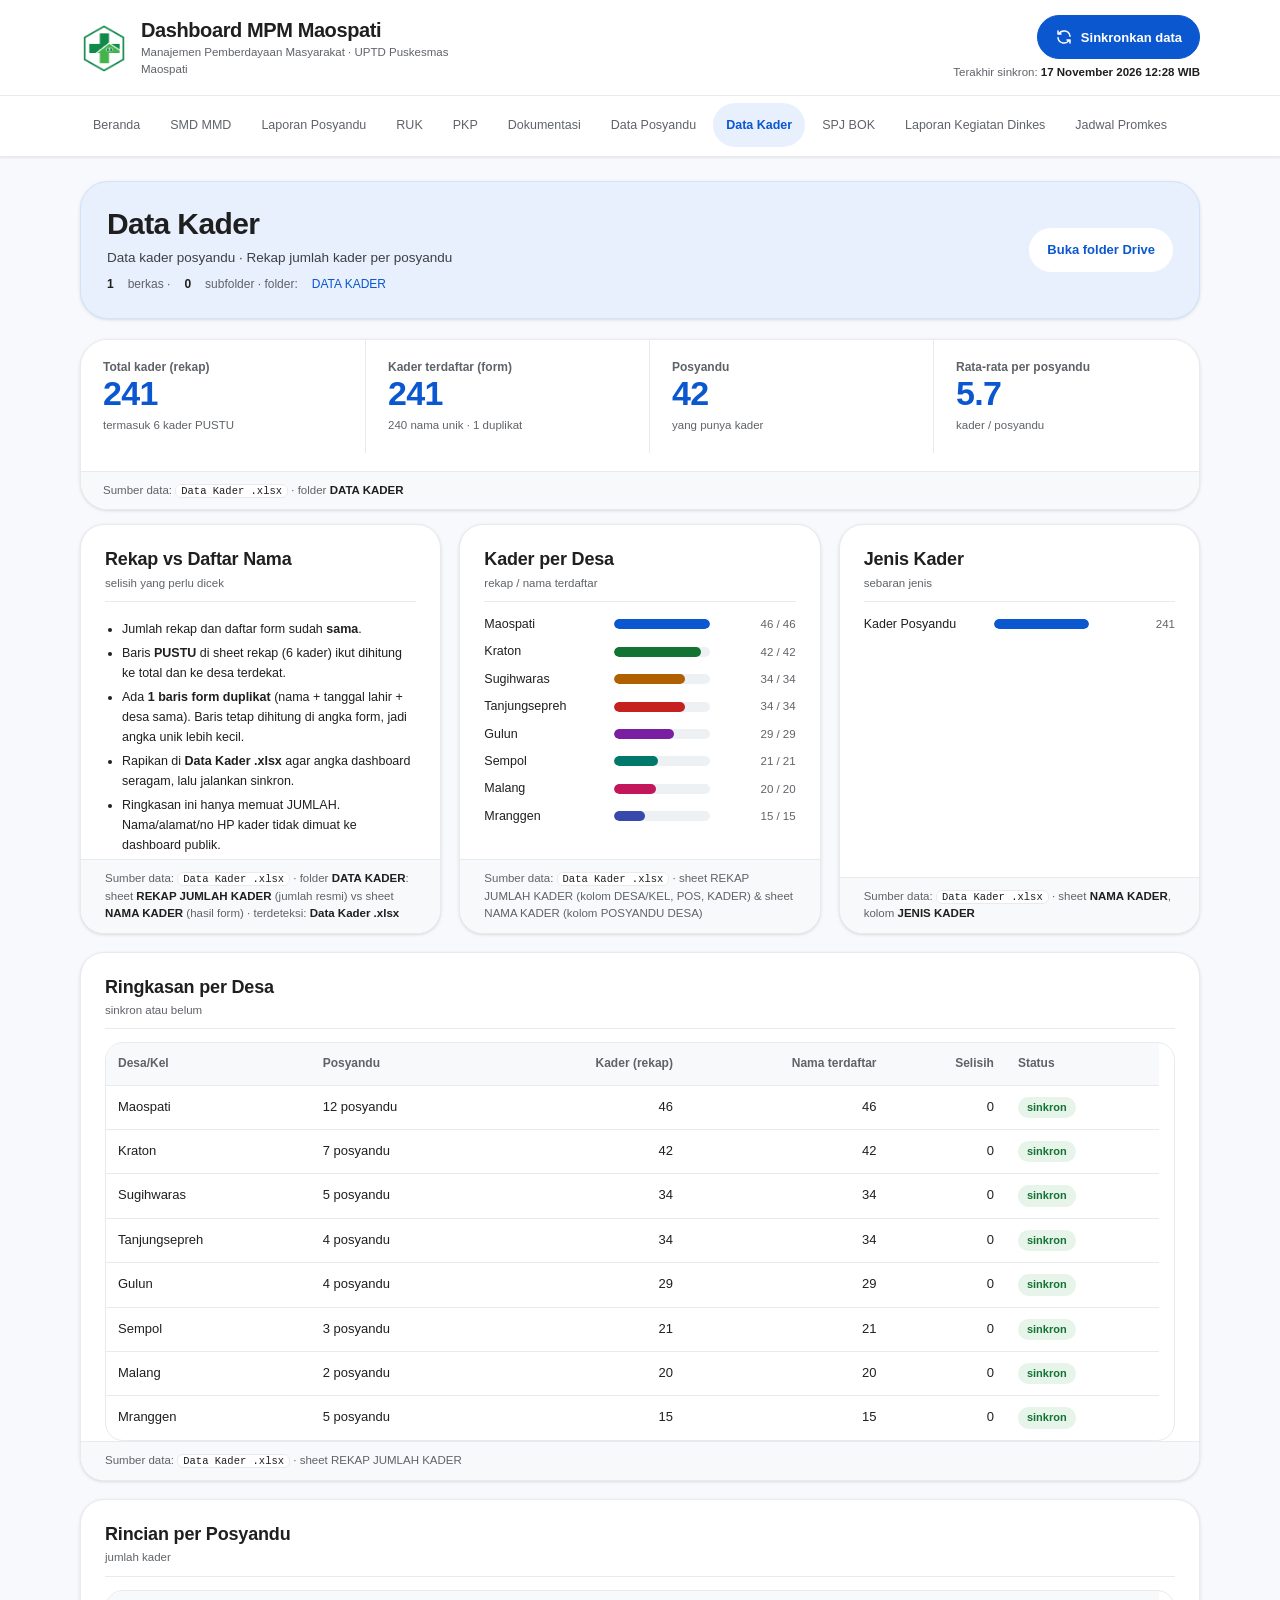
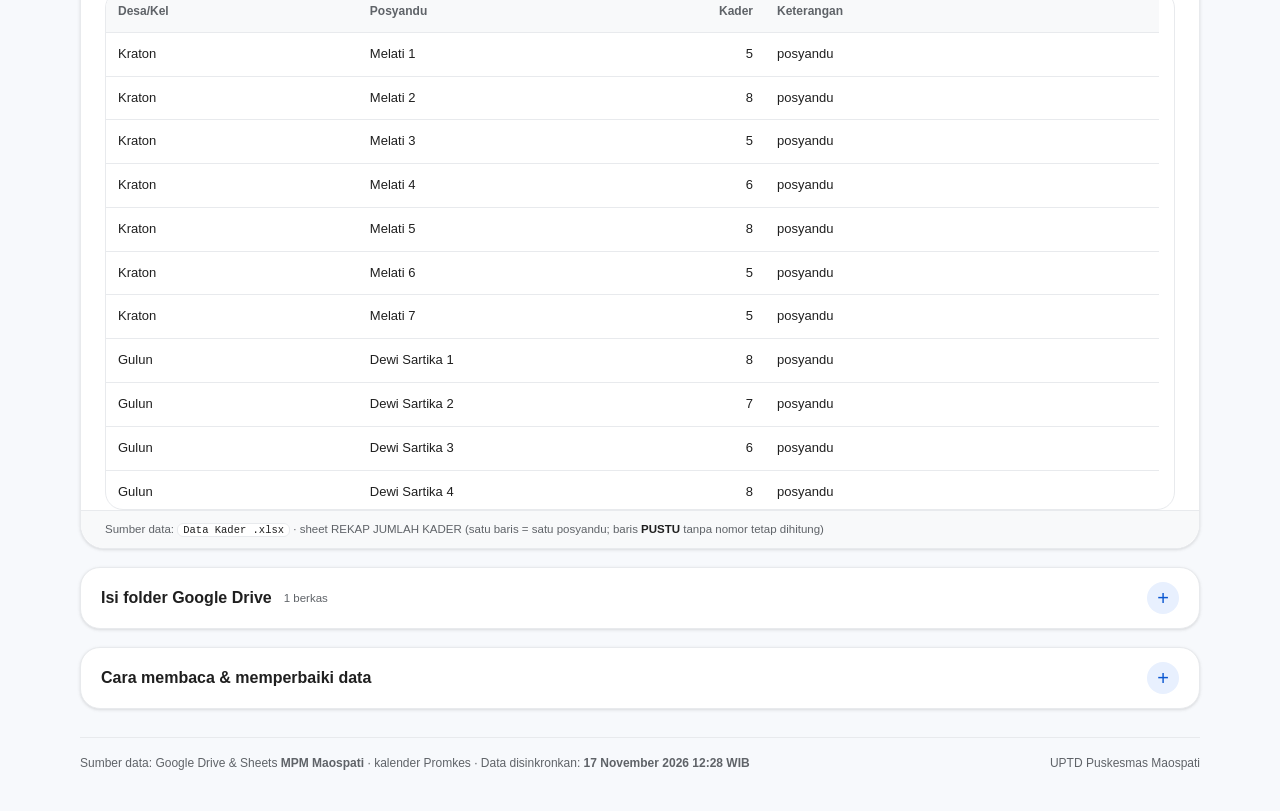
==== commit c4715f01: "Sinkron data Drive MPM 2026-11-17 05:28 UTC" ====
--- a/data-kader.html
+++ b/data-kader.html
@@ -77,7 +77,7 @@
   </footer>
 </main>
 
-<script>window.__DATA__ = window.__DATA__ || {}; window.__DATA__["data-kader"] = {"slug": "data-kader", "menu": "Data Kader", "subjudul": "Data kader posyandu", "deskripsi": "Rekap jumlah kader per posyandu", "folder": {"id": "1ANnRWgVu15SUEsVssE5afvYzzHpgKLgl", "url": "https://drive.google.com/drive/folders/1ANnRWgVu15SUEsVssE5afvYzzHpgKLgl", "name": "DATA KADER"}, "statistik": {"berkas": 1, "subfolder": 0}, "struktur": {"name": "DATA KADER", "id": "1ANnRWgVu15SUEsVssE5afvYzzHpgKLgl", "url": "https://drive.google.com/drive/folders/1ANnRWgVu15SUEsVssE5afvYzzHpgKLgl", "files": [{"id": "1zSv50AeJG_EDvxZMdMz8OIgBFwzdjjdB", "name": "Data Kader .xlsx", "kind": "file", "modified": "Oct 21", "url": "https://drive.google.com/file/d/1zSv50AeJG_EDvxZMdMz8OIgBFwzdjjdB/view"}], "children": []}, "files": [{"id": "1zSv50AeJG_EDvxZMdMz8OIgBFwzdjjdB", "name": "Data Kader .xlsx", "kind": "file", "modified": "Oct 21", "url": "https://drive.google.com/file/d/1zSv50AeJG_EDvxZMdMz8OIgBFwzdjjdB/view", "path": "DATA KADER"}], "analisa": {"kpi": {"total": 241, "totalSheet": 241, "pustu": 6, "daftarNama": 241, "daftarUnik": 240, "duplikat": 1, "posyandu": 42, "rataPerPos": 5.7, "sumber": "Data Kader .xlsx"}, "cek": {"rekap": 241, "rekapLembar": 241, "form": 241, "formUnik": 240, "duplikat": 1, "selisih": 0, "selisihLembar": 0}, "perPos": [{"desa": "Kraton", "pos": "Melati 1", "kader": 5}, {"desa": "Kraton", "pos": "Melati 2", "kader": 8}, {"desa": "Kraton", "pos": "Melati 3", "kader": 5}, {"desa": "Kraton", "pos": "Melati 4", "kader": 6}, {"desa": "Kraton", "pos": "Melati 5", "kader": 8}, {"desa": "Kraton", "pos": "Melati 6", "kader": 5}, {"desa": "Kraton", "pos": "Melati 7", "kader": 5}, {"desa": "Gulun", "pos": "Dewi Sartika 1", "kader": 8}, {"desa": "Gulun", "pos": "Dewi Sartika 2", "kader": 7}, {"desa": "Gulun", "pos": "Dewi Sartika 3", "kader": 6}, {"desa": "Gulun", "pos": "Dewi Sartika 4", "kader": 8}, {"desa": "Malang", "pos": "Cut Nyak Dien 1", "kader": 8}, {"desa": "Malang", "pos": "Cut Nyak Dien 2", "kader": 10}, {"desa": "Malang", "pos": "Pustu", "kader": 2, "tambahan": true}, {"desa": "Maospati", "pos": "Cut Mutia 1", "kader": 3}, {"desa": "Maospati", "pos": "Cut Mutia 2", "kader": 6}, {"desa": "Maospati", "pos": "Cut Mutia 3", "kader": 5}, {"desa": "Maospati", "pos": "Cut Mutia 4", "kader": 5}, {"desa": "Maospati", "pos": "Cut Mutia 5", "kader": 1}, {"desa": "Maospati", "pos": "Cut Mutia 6", "kader": 4}, {"desa": "Maospati", "pos": "Cut Mutia 7", "kader": 2}, {"desa": "Maospati", "pos": "Cut Mutia 8", "kader": 2}, {"desa": "Maospati", "pos": "Cut Mutia 9", "kader": 4}, {"desa": "Maospati", "pos": "Merak", "kader": 5}, {"desa": "Maospati", "pos": "Camar", "kader": 4}, {"desa": "Maospati", "pos": "Cendrawasih", "kader": 5}, {"desa": "Mranggen", "pos": "Pos 1", "kader": 3}, {"desa": "Mranggen", "pos": "Pos 2", "kader": 2}, {"desa": "Mranggen", "pos": "Pos 3", "kader": 2}, {"desa": "Mranggen", "pos": "Pos 4", "kader": 6}, {"desa": "Mranggen", "pos": "Pos 5", "kader": 2}, {"desa": "Sempol", "pos": "Larasati 1", "kader": 11}, {"desa": "Sempol", "pos": "Larasati 2", "kader": 4}, {"desa": "Sempol", "pos": "Larasati 3", "kader": 6}, {"desa": "Sugihwaras", "pos": "Srikandi 1", "kader": 7}, {"desa": "Sugihwaras", "pos": "Srikandi 2", "kader": 6}, {"desa": "Sugihwaras", "pos": "Srikandi 3", "kader": 7}, {"desa": "Sugihwaras", "pos": "Srikandi 4", "kader": 7}, {"desa": "Sugihwaras", "pos": "Srikandi 5", "kader": 5}, {"desa": "Sugihwaras", "pos": "Pustu", "kader": 2, "tambahan": true}, {"desa": "Tanjungsepreh", "pos": "Kilisuci 1", "kader": 7}, {"desa": "Tanjungsepreh", "pos": "Kilisuci 2", "kader": 9}, {"desa": "Tanjungsepreh", "pos": "Kilisuci 3", "kader": 8}, {"desa": "Tanjungsepreh", "pos": "Kilisuci 4", "kader": 8}, {"desa": "Tanjungsepreh", "pos": "Pustu", "kader": 2, "tambahan": true}], "pustu": [{"desa": "Malang", "pos": "Pustu", "kader": 2, "tambahan": true}, {"desa": "Sugihwaras", "pos": "Pustu", "kader": 2, "tambahan": true}, {"desa": "Tanjungsepreh", "pos": "Pustu", "kader": 2, "tambahan": true}], "perDesa": [{"desa": "Maospati", "kader": 46, "nama": 46, "selisih": 0}, {"desa": "Kraton", "kader": 42, "nama": 42, "selisih": 0}, {"desa": "Sugihwaras", "kader": 34, "nama": 34, "selisih": 0}, {"desa": "Tanjungsepreh", "kader": 34, "nama": 34, "selisih": 0}, {"desa": "Gulun", "kader": 29, "nama": 29, "selisih": 0}, {"desa": "Sempol", "kader": 21, "nama": 21, "selisih": 0}, {"desa": "Malang", "kader": 20, "nama": 20, "selisih": 0}, {"desa": "Mranggen", "kader": 15, "nama": 15, "selisih": 0}], "jenis": [{"jenis": "Kader Posyandu", "jumlah": 241}], "privasi": "Ringkasan ini hanya memuat JUMLAH. Nama/alamat/no HP kader tidak dimuat ke dashboard publik."}, "adaData": true, "generated": "17 November 2026 12:27 WIB"};</script>
+<script>window.__DATA__ = window.__DATA__ || {}; window.__DATA__["data-kader"] = {"slug": "data-kader", "menu": "Data Kader", "subjudul": "Data kader posyandu", "deskripsi": "Rekap jumlah kader per posyandu", "folder": {"id": "1ANnRWgVu15SUEsVssE5afvYzzHpgKLgl", "url": "https://drive.google.com/drive/folders/1ANnRWgVu15SUEsVssE5afvYzzHpgKLgl", "name": "DATA KADER"}, "statistik": {"berkas": 1, "subfolder": 0}, "struktur": {"name": "DATA KADER", "id": "1ANnRWgVu15SUEsVssE5afvYzzHpgKLgl", "url": "https://drive.google.com/drive/folders/1ANnRWgVu15SUEsVssE5afvYzzHpgKLgl", "files": [{"id": "1zSv50AeJG_EDvxZMdMz8OIgBFwzdjjdB", "name": "Data Kader .xlsx", "kind": "file", "modified": "Oct 21", "url": "https://drive.google.com/file/d/1zSv50AeJG_EDvxZMdMz8OIgBFwzdjjdB/view"}], "children": []}, "files": [{"id": "1zSv50AeJG_EDvxZMdMz8OIgBFwzdjjdB", "name": "Data Kader .xlsx", "kind": "file", "modified": "Oct 21", "url": "https://drive.google.com/file/d/1zSv50AeJG_EDvxZMdMz8OIgBFwzdjjdB/view", "path": "DATA KADER"}], "analisa": {"kpi": {"total": 241, "totalSheet": 241, "pustu": 6, "daftarNama": 241, "daftarUnik": 240, "duplikat": 1, "posyandu": 42, "rataPerPos": 5.7, "sumber": "Data Kader .xlsx"}, "cek": {"rekap": 241, "rekapLembar": 241, "form": 241, "formUnik": 240, "duplikat": 1, "selisih": 0, "selisihLembar": 0}, "perPos": [{"desa": "Kraton", "pos": "Melati 1", "kader": 5}, {"desa": "Kraton", "pos": "Melati 2", "kader": 8}, {"desa": "Kraton", "pos": "Melati 3", "kader": 5}, {"desa": "Kraton", "pos": "Melati 4", "kader": 6}, {"desa": "Kraton", "pos": "Melati 5", "kader": 8}, {"desa": "Kraton", "pos": "Melati 6", "kader": 5}, {"desa": "Kraton", "pos": "Melati 7", "kader": 5}, {"desa": "Gulun", "pos": "Dewi Sartika 1", "kader": 8}, {"desa": "Gulun", "pos": "Dewi Sartika 2", "kader": 7}, {"desa": "Gulun", "pos": "Dewi Sartika 3", "kader": 6}, {"desa": "Gulun", "pos": "Dewi Sartika 4", "kader": 8}, {"desa": "Malang", "pos": "Cut Nyak Dien 1", "kader": 8}, {"desa": "Malang", "pos": "Cut Nyak Dien 2", "kader": 10}, {"desa": "Malang", "pos": "Pustu", "kader": 2, "tambahan": true}, {"desa": "Maospati", "pos": "Cut Mutia 1", "kader": 3}, {"desa": "Maospati", "pos": "Cut Mutia 2", "kader": 6}, {"desa": "Maospati", "pos": "Cut Mutia 3", "kader": 5}, {"desa": "Maospati", "pos": "Cut Mutia 4", "kader": 5}, {"desa": "Maospati", "pos": "Cut Mutia 5", "kader": 1}, {"desa": "Maospati", "pos": "Cut Mutia 6", "kader": 4}, {"desa": "Maospati", "pos": "Cut Mutia 7", "kader": 2}, {"desa": "Maospati", "pos": "Cut Mutia 8", "kader": 2}, {"desa": "Maospati", "pos": "Cut Mutia 9", "kader": 4}, {"desa": "Maospati", "pos": "Merak", "kader": 5}, {"desa": "Maospati", "pos": "Camar", "kader": 4}, {"desa": "Maospati", "pos": "Cendrawasih", "kader": 5}, {"desa": "Mranggen", "pos": "Pos 1", "kader": 3}, {"desa": "Mranggen", "pos": "Pos 2", "kader": 2}, {"desa": "Mranggen", "pos": "Pos 3", "kader": 2}, {"desa": "Mranggen", "pos": "Pos 4", "kader": 6}, {"desa": "Mranggen", "pos": "Pos 5", "kader": 2}, {"desa": "Sempol", "pos": "Larasati 1", "kader": 11}, {"desa": "Sempol", "pos": "Larasati 2", "kader": 4}, {"desa": "Sempol", "pos": "Larasati 3", "kader": 6}, {"desa": "Sugihwaras", "pos": "Srikandi 1", "kader": 7}, {"desa": "Sugihwaras", "pos": "Srikandi 2", "kader": 6}, {"desa": "Sugihwaras", "pos": "Srikandi 3", "kader": 7}, {"desa": "Sugihwaras", "pos": "Srikandi 4", "kader": 7}, {"desa": "Sugihwaras", "pos": "Srikandi 5", "kader": 5}, {"desa": "Sugihwaras", "pos": "Pustu", "kader": 2, "tambahan": true}, {"desa": "Tanjungsepreh", "pos": "Kilisuci 1", "kader": 7}, {"desa": "Tanjungsepreh", "pos": "Kilisuci 2", "kader": 9}, {"desa": "Tanjungsepreh", "pos": "Kilisuci 3", "kader": 8}, {"desa": "Tanjungsepreh", "pos": "Kilisuci 4", "kader": 8}, {"desa": "Tanjungsepreh", "pos": "Pustu", "kader": 2, "tambahan": true}], "pustu": [{"desa": "Malang", "pos": "Pustu", "kader": 2, "tambahan": true}, {"desa": "Sugihwaras", "pos": "Pustu", "kader": 2, "tambahan": true}, {"desa": "Tanjungsepreh", "pos": "Pustu", "kader": 2, "tambahan": true}], "perDesa": [{"desa": "Maospati", "kader": 46, "nama": 46, "selisih": 0}, {"desa": "Kraton", "kader": 42, "nama": 42, "selisih": 0}, {"desa": "Sugihwaras", "kader": 34, "nama": 34, "selisih": 0}, {"desa": "Tanjungsepreh", "kader": 34, "nama": 34, "selisih": 0}, {"desa": "Gulun", "kader": 29, "nama": 29, "selisih": 0}, {"desa": "Sempol", "kader": 21, "nama": 21, "selisih": 0}, {"desa": "Malang", "kader": 20, "nama": 20, "selisih": 0}, {"desa": "Mranggen", "kader": 15, "nama": 15, "selisih": 0}], "jenis": [{"jenis": "Kader Posyandu", "jumlah": 241}], "privasi": "Ringkasan ini hanya memuat JUMLAH. Nama/alamat/no HP kader tidak dimuat ke dashboard publik."}, "adaData": true, "generated": "17 November 2026 12:28 WIB"};</script>
 <script src="assets/app.js"></script>
 <script src="assets/pages/data-kader.js"></script>
 </body>
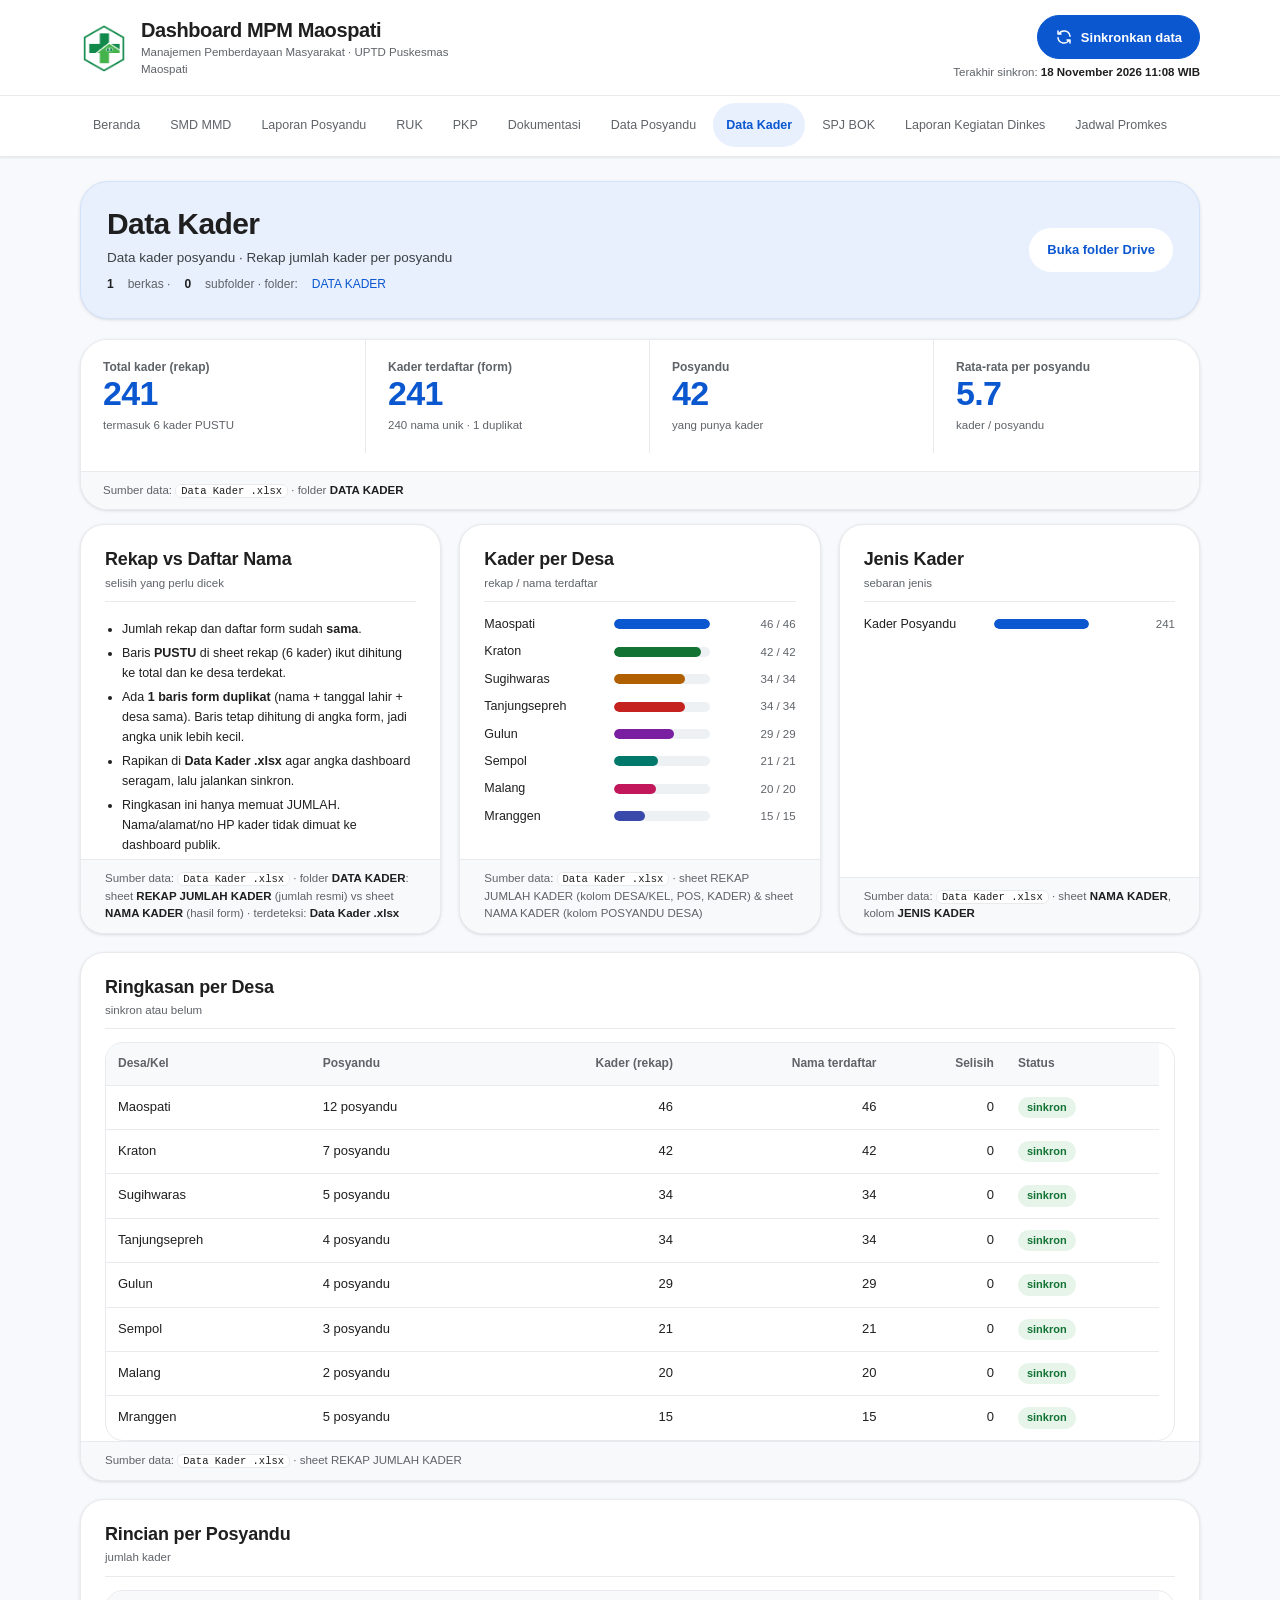
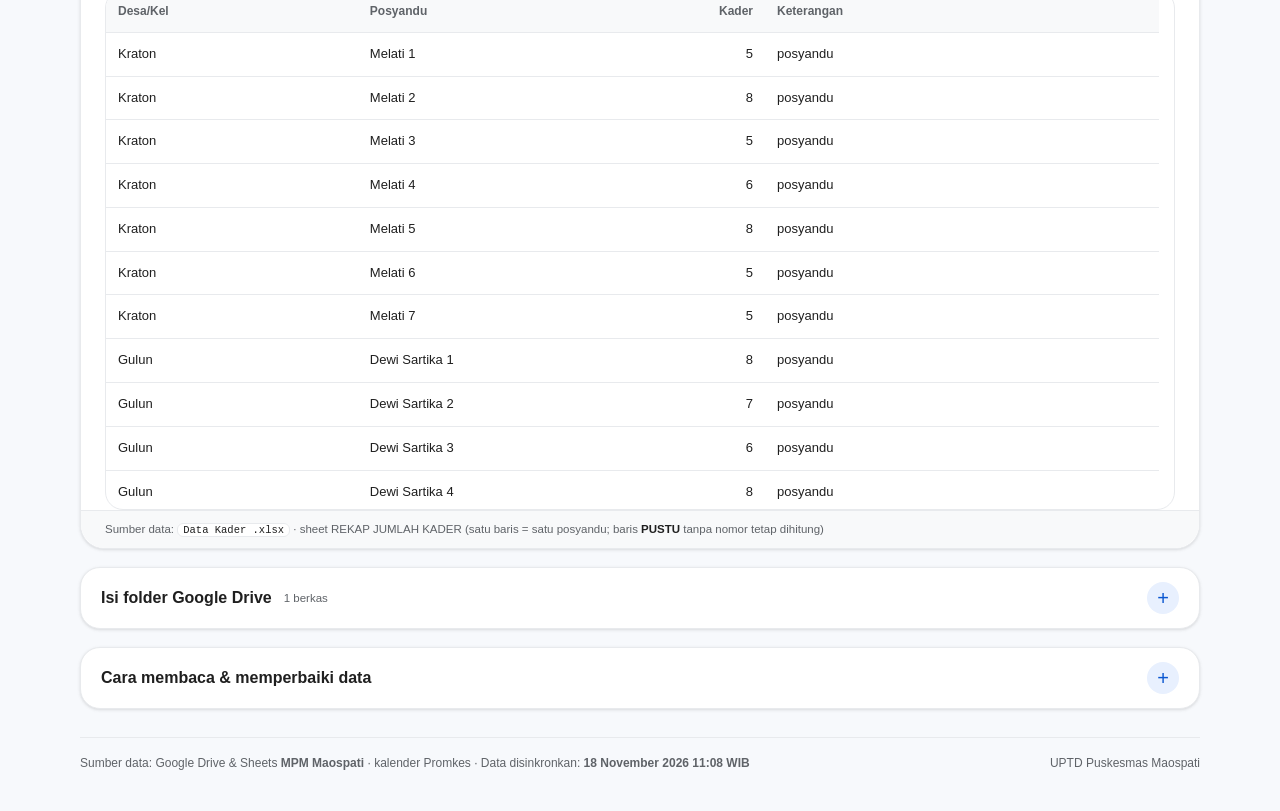
==== commit 0d3bebbb: "Sinkron data Drive MPM 2026-11-18 04:08 UTC" ====
--- a/data-kader.html
+++ b/data-kader.html
@@ -77,7 +77,7 @@
   </footer>
 </main>
 
-<script>window.__DATA__ = window.__DATA__ || {}; window.__DATA__["data-kader"] = {"slug": "data-kader", "menu": "Data Kader", "subjudul": "Data kader posyandu", "deskripsi": "Rekap jumlah kader per posyandu", "folder": {"id": "1ANnRWgVu15SUEsVssE5afvYzzHpgKLgl", "url": "https://drive.google.com/drive/folders/1ANnRWgVu15SUEsVssE5afvYzzHpgKLgl", "name": "DATA KADER"}, "statistik": {"berkas": 1, "subfolder": 0}, "struktur": {"name": "DATA KADER", "id": "1ANnRWgVu15SUEsVssE5afvYzzHpgKLgl", "url": "https://drive.google.com/drive/folders/1ANnRWgVu15SUEsVssE5afvYzzHpgKLgl", "files": [{"id": "1zSv50AeJG_EDvxZMdMz8OIgBFwzdjjdB", "name": "Data Kader .xlsx", "kind": "file", "modified": "Oct 21", "url": "https://drive.google.com/file/d/1zSv50AeJG_EDvxZMdMz8OIgBFwzdjjdB/view"}], "children": []}, "files": [{"id": "1zSv50AeJG_EDvxZMdMz8OIgBFwzdjjdB", "name": "Data Kader .xlsx", "kind": "file", "modified": "Oct 21", "url": "https://drive.google.com/file/d/1zSv50AeJG_EDvxZMdMz8OIgBFwzdjjdB/view", "path": "DATA KADER"}], "analisa": {"kpi": {"total": 241, "totalSheet": 241, "pustu": 6, "daftarNama": 241, "daftarUnik": 240, "duplikat": 1, "posyandu": 42, "rataPerPos": 5.7, "sumber": "Data Kader .xlsx"}, "cek": {"rekap": 241, "rekapLembar": 241, "form": 241, "formUnik": 240, "duplikat": 1, "selisih": 0, "selisihLembar": 0}, "perPos": [{"desa": "Kraton", "pos": "Melati 1", "kader": 5}, {"desa": "Kraton", "pos": "Melati 2", "kader": 8}, {"desa": "Kraton", "pos": "Melati 3", "kader": 5}, {"desa": "Kraton", "pos": "Melati 4", "kader": 6}, {"desa": "Kraton", "pos": "Melati 5", "kader": 8}, {"desa": "Kraton", "pos": "Melati 6", "kader": 5}, {"desa": "Kraton", "pos": "Melati 7", "kader": 5}, {"desa": "Gulun", "pos": "Dewi Sartika 1", "kader": 8}, {"desa": "Gulun", "pos": "Dewi Sartika 2", "kader": 7}, {"desa": "Gulun", "pos": "Dewi Sartika 3", "kader": 6}, {"desa": "Gulun", "pos": "Dewi Sartika 4", "kader": 8}, {"desa": "Malang", "pos": "Cut Nyak Dien 1", "kader": 8}, {"desa": "Malang", "pos": "Cut Nyak Dien 2", "kader": 10}, {"desa": "Malang", "pos": "Pustu", "kader": 2, "tambahan": true}, {"desa": "Maospati", "pos": "Cut Mutia 1", "kader": 3}, {"desa": "Maospati", "pos": "Cut Mutia 2", "kader": 6}, {"desa": "Maospati", "pos": "Cut Mutia 3", "kader": 5}, {"desa": "Maospati", "pos": "Cut Mutia 4", "kader": 5}, {"desa": "Maospati", "pos": "Cut Mutia 5", "kader": 1}, {"desa": "Maospati", "pos": "Cut Mutia 6", "kader": 4}, {"desa": "Maospati", "pos": "Cut Mutia 7", "kader": 2}, {"desa": "Maospati", "pos": "Cut Mutia 8", "kader": 2}, {"desa": "Maospati", "pos": "Cut Mutia 9", "kader": 4}, {"desa": "Maospati", "pos": "Merak", "kader": 5}, {"desa": "Maospati", "pos": "Camar", "kader": 4}, {"desa": "Maospati", "pos": "Cendrawasih", "kader": 5}, {"desa": "Mranggen", "pos": "Pos 1", "kader": 3}, {"desa": "Mranggen", "pos": "Pos 2", "kader": 2}, {"desa": "Mranggen", "pos": "Pos 3", "kader": 2}, {"desa": "Mranggen", "pos": "Pos 4", "kader": 6}, {"desa": "Mranggen", "pos": "Pos 5", "kader": 2}, {"desa": "Sempol", "pos": "Larasati 1", "kader": 11}, {"desa": "Sempol", "pos": "Larasati 2", "kader": 4}, {"desa": "Sempol", "pos": "Larasati 3", "kader": 6}, {"desa": "Sugihwaras", "pos": "Srikandi 1", "kader": 7}, {"desa": "Sugihwaras", "pos": "Srikandi 2", "kader": 6}, {"desa": "Sugihwaras", "pos": "Srikandi 3", "kader": 7}, {"desa": "Sugihwaras", "pos": "Srikandi 4", "kader": 7}, {"desa": "Sugihwaras", "pos": "Srikandi 5", "kader": 5}, {"desa": "Sugihwaras", "pos": "Pustu", "kader": 2, "tambahan": true}, {"desa": "Tanjungsepreh", "pos": "Kilisuci 1", "kader": 7}, {"desa": "Tanjungsepreh", "pos": "Kilisuci 2", "kader": 9}, {"desa": "Tanjungsepreh", "pos": "Kilisuci 3", "kader": 8}, {"desa": "Tanjungsepreh", "pos": "Kilisuci 4", "kader": 8}, {"desa": "Tanjungsepreh", "pos": "Pustu", "kader": 2, "tambahan": true}], "pustu": [{"desa": "Malang", "pos": "Pustu", "kader": 2, "tambahan": true}, {"desa": "Sugihwaras", "pos": "Pustu", "kader": 2, "tambahan": true}, {"desa": "Tanjungsepreh", "pos": "Pustu", "kader": 2, "tambahan": true}], "perDesa": [{"desa": "Maospati", "kader": 46, "nama": 46, "selisih": 0}, {"desa": "Kraton", "kader": 42, "nama": 42, "selisih": 0}, {"desa": "Sugihwaras", "kader": 34, "nama": 34, "selisih": 0}, {"desa": "Tanjungsepreh", "kader": 34, "nama": 34, "selisih": 0}, {"desa": "Gulun", "kader": 29, "nama": 29, "selisih": 0}, {"desa": "Sempol", "kader": 21, "nama": 21, "selisih": 0}, {"desa": "Malang", "kader": 20, "nama": 20, "selisih": 0}, {"desa": "Mranggen", "kader": 15, "nama": 15, "selisih": 0}], "jenis": [{"jenis": "Kader Posyandu", "jumlah": 241}], "privasi": "Ringkasan ini hanya memuat JUMLAH. Nama/alamat/no HP kader tidak dimuat ke dashboard publik."}, "adaData": true, "generated": "17 November 2026 12:28 WIB"};</script>
+<script>window.__DATA__ = window.__DATA__ || {}; window.__DATA__["data-kader"] = {"slug": "data-kader", "menu": "Data Kader", "subjudul": "Data kader posyandu", "deskripsi": "Rekap jumlah kader per posyandu", "folder": {"id": "1ANnRWgVu15SUEsVssE5afvYzzHpgKLgl", "url": "https://drive.google.com/drive/folders/1ANnRWgVu15SUEsVssE5afvYzzHpgKLgl", "name": "DATA KADER"}, "statistik": {"berkas": 1, "subfolder": 0}, "struktur": {"name": "DATA KADER", "id": "1ANnRWgVu15SUEsVssE5afvYzzHpgKLgl", "url": "https://drive.google.com/drive/folders/1ANnRWgVu15SUEsVssE5afvYzzHpgKLgl", "files": [{"id": "1zSv50AeJG_EDvxZMdMz8OIgBFwzdjjdB", "name": "Data Kader .xlsx", "kind": "file", "modified": "Oct 21", "url": "https://drive.google.com/file/d/1zSv50AeJG_EDvxZMdMz8OIgBFwzdjjdB/view"}], "children": []}, "files": [{"id": "1zSv50AeJG_EDvxZMdMz8OIgBFwzdjjdB", "name": "Data Kader .xlsx", "kind": "file", "modified": "Oct 21", "url": "https://drive.google.com/file/d/1zSv50AeJG_EDvxZMdMz8OIgBFwzdjjdB/view", "path": "DATA KADER"}], "analisa": {"kpi": {"total": 241, "totalSheet": 241, "pustu": 6, "daftarNama": 241, "daftarUnik": 240, "duplikat": 1, "posyandu": 42, "rataPerPos": 5.7, "sumber": "Data Kader .xlsx"}, "cek": {"rekap": 241, "rekapLembar": 241, "form": 241, "formUnik": 240, "duplikat": 1, "selisih": 0, "selisihLembar": 0}, "perPos": [{"desa": "Kraton", "pos": "Melati 1", "kader": 5}, {"desa": "Kraton", "pos": "Melati 2", "kader": 8}, {"desa": "Kraton", "pos": "Melati 3", "kader": 5}, {"desa": "Kraton", "pos": "Melati 4", "kader": 6}, {"desa": "Kraton", "pos": "Melati 5", "kader": 8}, {"desa": "Kraton", "pos": "Melati 6", "kader": 5}, {"desa": "Kraton", "pos": "Melati 7", "kader": 5}, {"desa": "Gulun", "pos": "Dewi Sartika 1", "kader": 8}, {"desa": "Gulun", "pos": "Dewi Sartika 2", "kader": 7}, {"desa": "Gulun", "pos": "Dewi Sartika 3", "kader": 6}, {"desa": "Gulun", "pos": "Dewi Sartika 4", "kader": 8}, {"desa": "Malang", "pos": "Cut Nyak Dien 1", "kader": 8}, {"desa": "Malang", "pos": "Cut Nyak Dien 2", "kader": 10}, {"desa": "Malang", "pos": "Pustu", "kader": 2, "tambahan": true}, {"desa": "Maospati", "pos": "Cut Mutia 1", "kader": 3}, {"desa": "Maospati", "pos": "Cut Mutia 2", "kader": 6}, {"desa": "Maospati", "pos": "Cut Mutia 3", "kader": 5}, {"desa": "Maospati", "pos": "Cut Mutia 4", "kader": 5}, {"desa": "Maospati", "pos": "Cut Mutia 5", "kader": 1}, {"desa": "Maospati", "pos": "Cut Mutia 6", "kader": 4}, {"desa": "Maospati", "pos": "Cut Mutia 7", "kader": 2}, {"desa": "Maospati", "pos": "Cut Mutia 8", "kader": 2}, {"desa": "Maospati", "pos": "Cut Mutia 9", "kader": 4}, {"desa": "Maospati", "pos": "Merak", "kader": 5}, {"desa": "Maospati", "pos": "Camar", "kader": 4}, {"desa": "Maospati", "pos": "Cendrawasih", "kader": 5}, {"desa": "Mranggen", "pos": "Pos 1", "kader": 3}, {"desa": "Mranggen", "pos": "Pos 2", "kader": 2}, {"desa": "Mranggen", "pos": "Pos 3", "kader": 2}, {"desa": "Mranggen", "pos": "Pos 4", "kader": 6}, {"desa": "Mranggen", "pos": "Pos 5", "kader": 2}, {"desa": "Sempol", "pos": "Larasati 1", "kader": 11}, {"desa": "Sempol", "pos": "Larasati 2", "kader": 4}, {"desa": "Sempol", "pos": "Larasati 3", "kader": 6}, {"desa": "Sugihwaras", "pos": "Srikandi 1", "kader": 7}, {"desa": "Sugihwaras", "pos": "Srikandi 2", "kader": 6}, {"desa": "Sugihwaras", "pos": "Srikandi 3", "kader": 7}, {"desa": "Sugihwaras", "pos": "Srikandi 4", "kader": 7}, {"desa": "Sugihwaras", "pos": "Srikandi 5", "kader": 5}, {"desa": "Sugihwaras", "pos": "Pustu", "kader": 2, "tambahan": true}, {"desa": "Tanjungsepreh", "pos": "Kilisuci 1", "kader": 7}, {"desa": "Tanjungsepreh", "pos": "Kilisuci 2", "kader": 9}, {"desa": "Tanjungsepreh", "pos": "Kilisuci 3", "kader": 8}, {"desa": "Tanjungsepreh", "pos": "Kilisuci 4", "kader": 8}, {"desa": "Tanjungsepreh", "pos": "Pustu", "kader": 2, "tambahan": true}], "pustu": [{"desa": "Malang", "pos": "Pustu", "kader": 2, "tambahan": true}, {"desa": "Sugihwaras", "pos": "Pustu", "kader": 2, "tambahan": true}, {"desa": "Tanjungsepreh", "pos": "Pustu", "kader": 2, "tambahan": true}], "perDesa": [{"desa": "Maospati", "kader": 46, "nama": 46, "selisih": 0}, {"desa": "Kraton", "kader": 42, "nama": 42, "selisih": 0}, {"desa": "Sugihwaras", "kader": 34, "nama": 34, "selisih": 0}, {"desa": "Tanjungsepreh", "kader": 34, "nama": 34, "selisih": 0}, {"desa": "Gulun", "kader": 29, "nama": 29, "selisih": 0}, {"desa": "Sempol", "kader": 21, "nama": 21, "selisih": 0}, {"desa": "Malang", "kader": 20, "nama": 20, "selisih": 0}, {"desa": "Mranggen", "kader": 15, "nama": 15, "selisih": 0}], "jenis": [{"jenis": "Kader Posyandu", "jumlah": 241}], "privasi": "Ringkasan ini hanya memuat JUMLAH. Nama/alamat/no HP kader tidak dimuat ke dashboard publik."}, "adaData": true, "generated": "18 November 2026 11:08 WIB"};</script>
 <script src="assets/app.js"></script>
 <script src="assets/pages/data-kader.js"></script>
 </body>
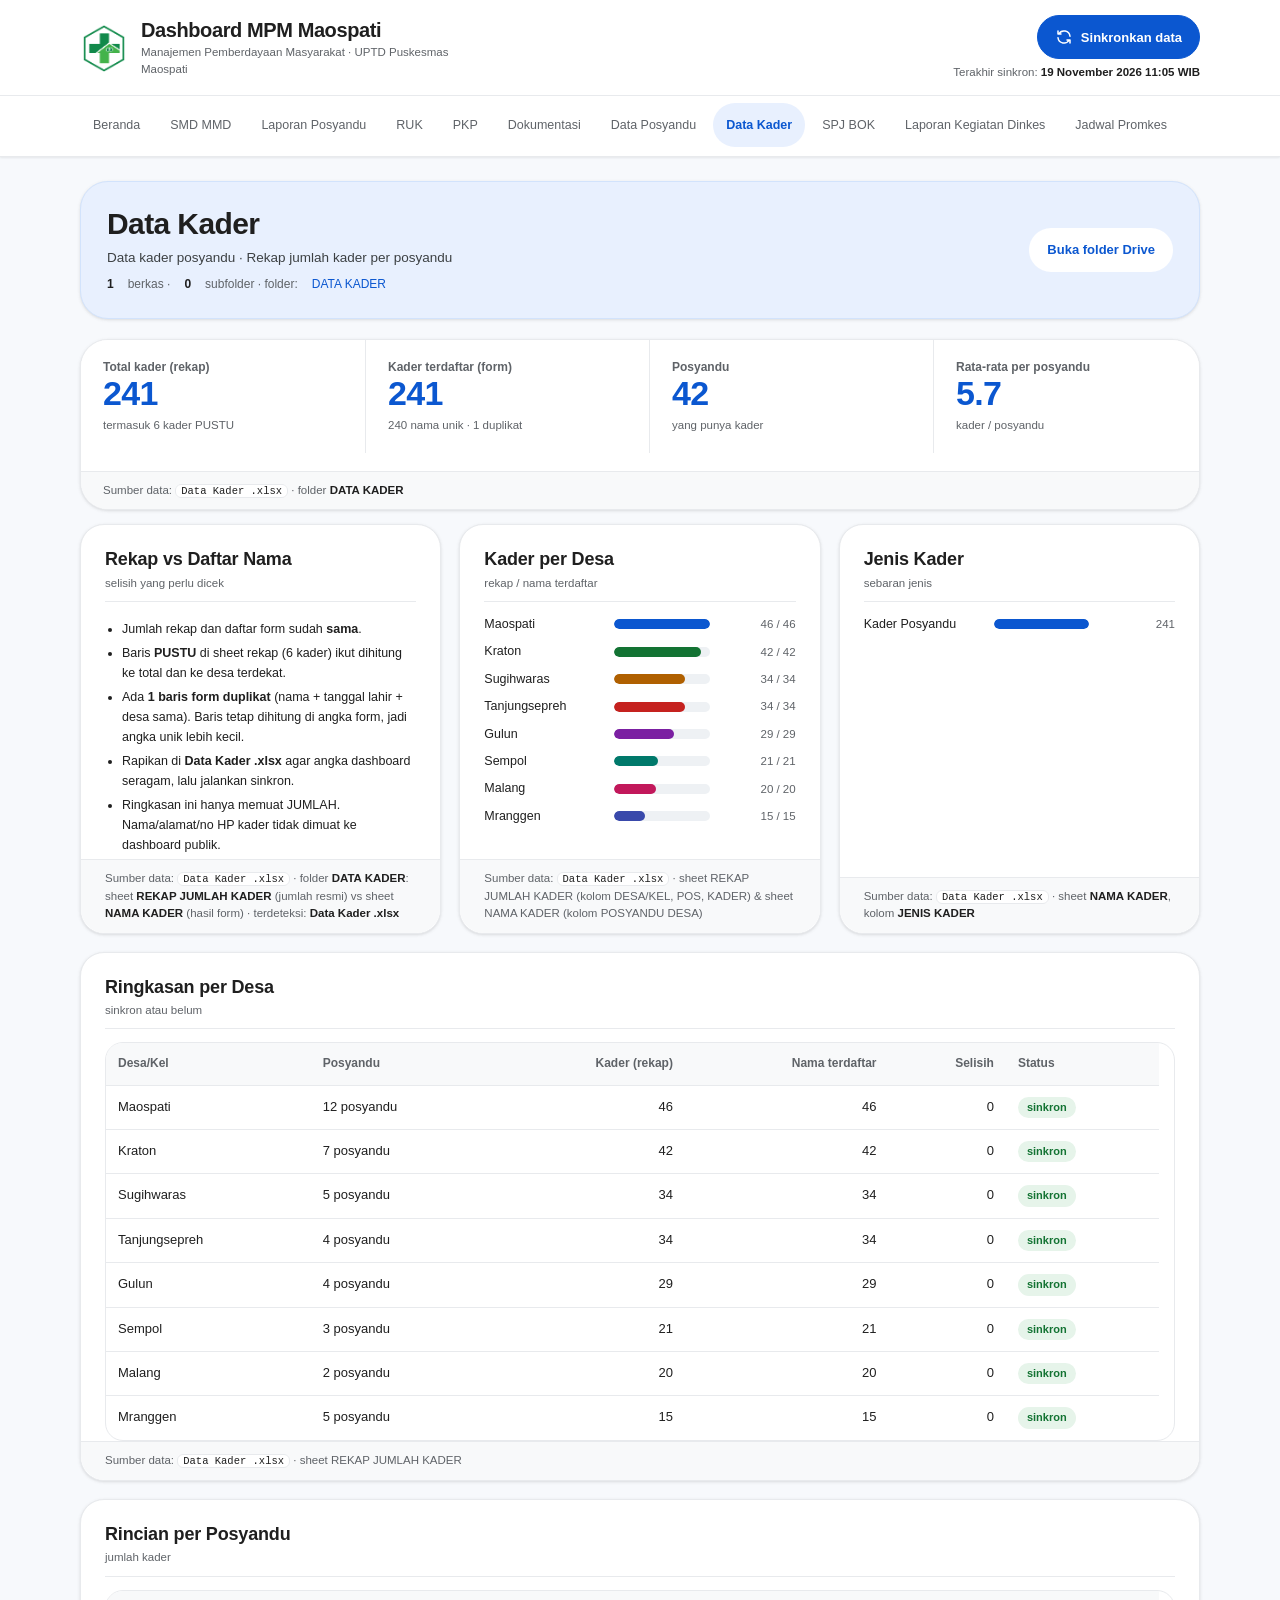
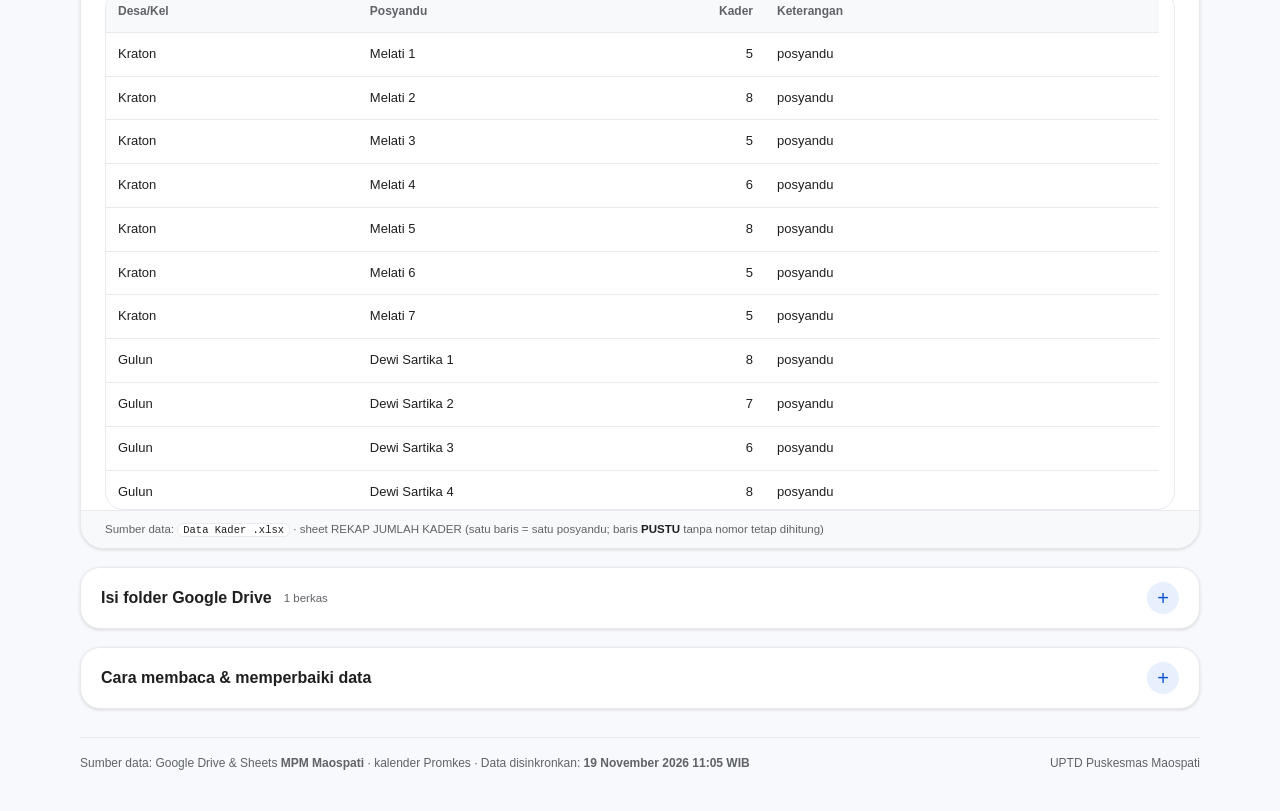
==== commit a04e9884: "Sinkron data Drive MPM 2026-11-19 04:05 UTC" ====
--- a/data-kader.html
+++ b/data-kader.html
@@ -77,7 +77,7 @@
   </footer>
 </main>
 
-<script>window.__DATA__ = window.__DATA__ || {}; window.__DATA__["data-kader"] = {"slug": "data-kader", "menu": "Data Kader", "subjudul": "Data kader posyandu", "deskripsi": "Rekap jumlah kader per posyandu", "folder": {"id": "1ANnRWgVu15SUEsVssE5afvYzzHpgKLgl", "url": "https://drive.google.com/drive/folders/1ANnRWgVu15SUEsVssE5afvYzzHpgKLgl", "name": "DATA KADER"}, "statistik": {"berkas": 1, "subfolder": 0}, "struktur": {"name": "DATA KADER", "id": "1ANnRWgVu15SUEsVssE5afvYzzHpgKLgl", "url": "https://drive.google.com/drive/folders/1ANnRWgVu15SUEsVssE5afvYzzHpgKLgl", "files": [{"id": "1zSv50AeJG_EDvxZMdMz8OIgBFwzdjjdB", "name": "Data Kader .xlsx", "kind": "file", "modified": "Oct 21", "url": "https://drive.google.com/file/d/1zSv50AeJG_EDvxZMdMz8OIgBFwzdjjdB/view"}], "children": []}, "files": [{"id": "1zSv50AeJG_EDvxZMdMz8OIgBFwzdjjdB", "name": "Data Kader .xlsx", "kind": "file", "modified": "Oct 21", "url": "https://drive.google.com/file/d/1zSv50AeJG_EDvxZMdMz8OIgBFwzdjjdB/view", "path": "DATA KADER"}], "analisa": {"kpi": {"total": 241, "totalSheet": 241, "pustu": 6, "daftarNama": 241, "daftarUnik": 240, "duplikat": 1, "posyandu": 42, "rataPerPos": 5.7, "sumber": "Data Kader .xlsx"}, "cek": {"rekap": 241, "rekapLembar": 241, "form": 241, "formUnik": 240, "duplikat": 1, "selisih": 0, "selisihLembar": 0}, "perPos": [{"desa": "Kraton", "pos": "Melati 1", "kader": 5}, {"desa": "Kraton", "pos": "Melati 2", "kader": 8}, {"desa": "Kraton", "pos": "Melati 3", "kader": 5}, {"desa": "Kraton", "pos": "Melati 4", "kader": 6}, {"desa": "Kraton", "pos": "Melati 5", "kader": 8}, {"desa": "Kraton", "pos": "Melati 6", "kader": 5}, {"desa": "Kraton", "pos": "Melati 7", "kader": 5}, {"desa": "Gulun", "pos": "Dewi Sartika 1", "kader": 8}, {"desa": "Gulun", "pos": "Dewi Sartika 2", "kader": 7}, {"desa": "Gulun", "pos": "Dewi Sartika 3", "kader": 6}, {"desa": "Gulun", "pos": "Dewi Sartika 4", "kader": 8}, {"desa": "Malang", "pos": "Cut Nyak Dien 1", "kader": 8}, {"desa": "Malang", "pos": "Cut Nyak Dien 2", "kader": 10}, {"desa": "Malang", "pos": "Pustu", "kader": 2, "tambahan": true}, {"desa": "Maospati", "pos": "Cut Mutia 1", "kader": 3}, {"desa": "Maospati", "pos": "Cut Mutia 2", "kader": 6}, {"desa": "Maospati", "pos": "Cut Mutia 3", "kader": 5}, {"desa": "Maospati", "pos": "Cut Mutia 4", "kader": 5}, {"desa": "Maospati", "pos": "Cut Mutia 5", "kader": 1}, {"desa": "Maospati", "pos": "Cut Mutia 6", "kader": 4}, {"desa": "Maospati", "pos": "Cut Mutia 7", "kader": 2}, {"desa": "Maospati", "pos": "Cut Mutia 8", "kader": 2}, {"desa": "Maospati", "pos": "Cut Mutia 9", "kader": 4}, {"desa": "Maospati", "pos": "Merak", "kader": 5}, {"desa": "Maospati", "pos": "Camar", "kader": 4}, {"desa": "Maospati", "pos": "Cendrawasih", "kader": 5}, {"desa": "Mranggen", "pos": "Pos 1", "kader": 3}, {"desa": "Mranggen", "pos": "Pos 2", "kader": 2}, {"desa": "Mranggen", "pos": "Pos 3", "kader": 2}, {"desa": "Mranggen", "pos": "Pos 4", "kader": 6}, {"desa": "Mranggen", "pos": "Pos 5", "kader": 2}, {"desa": "Sempol", "pos": "Larasati 1", "kader": 11}, {"desa": "Sempol", "pos": "Larasati 2", "kader": 4}, {"desa": "Sempol", "pos": "Larasati 3", "kader": 6}, {"desa": "Sugihwaras", "pos": "Srikandi 1", "kader": 7}, {"desa": "Sugihwaras", "pos": "Srikandi 2", "kader": 6}, {"desa": "Sugihwaras", "pos": "Srikandi 3", "kader": 7}, {"desa": "Sugihwaras", "pos": "Srikandi 4", "kader": 7}, {"desa": "Sugihwaras", "pos": "Srikandi 5", "kader": 5}, {"desa": "Sugihwaras", "pos": "Pustu", "kader": 2, "tambahan": true}, {"desa": "Tanjungsepreh", "pos": "Kilisuci 1", "kader": 7}, {"desa": "Tanjungsepreh", "pos": "Kilisuci 2", "kader": 9}, {"desa": "Tanjungsepreh", "pos": "Kilisuci 3", "kader": 8}, {"desa": "Tanjungsepreh", "pos": "Kilisuci 4", "kader": 8}, {"desa": "Tanjungsepreh", "pos": "Pustu", "kader": 2, "tambahan": true}], "pustu": [{"desa": "Malang", "pos": "Pustu", "kader": 2, "tambahan": true}, {"desa": "Sugihwaras", "pos": "Pustu", "kader": 2, "tambahan": true}, {"desa": "Tanjungsepreh", "pos": "Pustu", "kader": 2, "tambahan": true}], "perDesa": [{"desa": "Maospati", "kader": 46, "nama": 46, "selisih": 0}, {"desa": "Kraton", "kader": 42, "nama": 42, "selisih": 0}, {"desa": "Sugihwaras", "kader": 34, "nama": 34, "selisih": 0}, {"desa": "Tanjungsepreh", "kader": 34, "nama": 34, "selisih": 0}, {"desa": "Gulun", "kader": 29, "nama": 29, "selisih": 0}, {"desa": "Sempol", "kader": 21, "nama": 21, "selisih": 0}, {"desa": "Malang", "kader": 20, "nama": 20, "selisih": 0}, {"desa": "Mranggen", "kader": 15, "nama": 15, "selisih": 0}], "jenis": [{"jenis": "Kader Posyandu", "jumlah": 241}], "privasi": "Ringkasan ini hanya memuat JUMLAH. Nama/alamat/no HP kader tidak dimuat ke dashboard publik."}, "adaData": true, "generated": "18 November 2026 11:08 WIB"};</script>
+<script>window.__DATA__ = window.__DATA__ || {}; window.__DATA__["data-kader"] = {"slug": "data-kader", "menu": "Data Kader", "subjudul": "Data kader posyandu", "deskripsi": "Rekap jumlah kader per posyandu", "folder": {"id": "1ANnRWgVu15SUEsVssE5afvYzzHpgKLgl", "url": "https://drive.google.com/drive/folders/1ANnRWgVu15SUEsVssE5afvYzzHpgKLgl", "name": "DATA KADER"}, "statistik": {"berkas": 1, "subfolder": 0}, "struktur": {"name": "DATA KADER", "id": "1ANnRWgVu15SUEsVssE5afvYzzHpgKLgl", "url": "https://drive.google.com/drive/folders/1ANnRWgVu15SUEsVssE5afvYzzHpgKLgl", "files": [{"id": "1zSv50AeJG_EDvxZMdMz8OIgBFwzdjjdB", "name": "Data Kader .xlsx", "kind": "file", "modified": "Oct 21", "url": "https://drive.google.com/file/d/1zSv50AeJG_EDvxZMdMz8OIgBFwzdjjdB/view"}], "children": []}, "files": [{"id": "1zSv50AeJG_EDvxZMdMz8OIgBFwzdjjdB", "name": "Data Kader .xlsx", "kind": "file", "modified": "Oct 21", "url": "https://drive.google.com/file/d/1zSv50AeJG_EDvxZMdMz8OIgBFwzdjjdB/view", "path": "DATA KADER"}], "analisa": {"kpi": {"total": 241, "totalSheet": 241, "pustu": 6, "daftarNama": 241, "daftarUnik": 240, "duplikat": 1, "posyandu": 42, "rataPerPos": 5.7, "sumber": "Data Kader .xlsx"}, "cek": {"rekap": 241, "rekapLembar": 241, "form": 241, "formUnik": 240, "duplikat": 1, "selisih": 0, "selisihLembar": 0}, "perPos": [{"desa": "Kraton", "pos": "Melati 1", "kader": 5}, {"desa": "Kraton", "pos": "Melati 2", "kader": 8}, {"desa": "Kraton", "pos": "Melati 3", "kader": 5}, {"desa": "Kraton", "pos": "Melati 4", "kader": 6}, {"desa": "Kraton", "pos": "Melati 5", "kader": 8}, {"desa": "Kraton", "pos": "Melati 6", "kader": 5}, {"desa": "Kraton", "pos": "Melati 7", "kader": 5}, {"desa": "Gulun", "pos": "Dewi Sartika 1", "kader": 8}, {"desa": "Gulun", "pos": "Dewi Sartika 2", "kader": 7}, {"desa": "Gulun", "pos": "Dewi Sartika 3", "kader": 6}, {"desa": "Gulun", "pos": "Dewi Sartika 4", "kader": 8}, {"desa": "Malang", "pos": "Cut Nyak Dien 1", "kader": 8}, {"desa": "Malang", "pos": "Cut Nyak Dien 2", "kader": 10}, {"desa": "Malang", "pos": "Pustu", "kader": 2, "tambahan": true}, {"desa": "Maospati", "pos": "Cut Mutia 1", "kader": 3}, {"desa": "Maospati", "pos": "Cut Mutia 2", "kader": 6}, {"desa": "Maospati", "pos": "Cut Mutia 3", "kader": 5}, {"desa": "Maospati", "pos": "Cut Mutia 4", "kader": 5}, {"desa": "Maospati", "pos": "Cut Mutia 5", "kader": 1}, {"desa": "Maospati", "pos": "Cut Mutia 6", "kader": 4}, {"desa": "Maospati", "pos": "Cut Mutia 7", "kader": 2}, {"desa": "Maospati", "pos": "Cut Mutia 8", "kader": 2}, {"desa": "Maospati", "pos": "Cut Mutia 9", "kader": 4}, {"desa": "Maospati", "pos": "Merak", "kader": 5}, {"desa": "Maospati", "pos": "Camar", "kader": 4}, {"desa": "Maospati", "pos": "Cendrawasih", "kader": 5}, {"desa": "Mranggen", "pos": "Pos 1", "kader": 3}, {"desa": "Mranggen", "pos": "Pos 2", "kader": 2}, {"desa": "Mranggen", "pos": "Pos 3", "kader": 2}, {"desa": "Mranggen", "pos": "Pos 4", "kader": 6}, {"desa": "Mranggen", "pos": "Pos 5", "kader": 2}, {"desa": "Sempol", "pos": "Larasati 1", "kader": 11}, {"desa": "Sempol", "pos": "Larasati 2", "kader": 4}, {"desa": "Sempol", "pos": "Larasati 3", "kader": 6}, {"desa": "Sugihwaras", "pos": "Srikandi 1", "kader": 7}, {"desa": "Sugihwaras", "pos": "Srikandi 2", "kader": 6}, {"desa": "Sugihwaras", "pos": "Srikandi 3", "kader": 7}, {"desa": "Sugihwaras", "pos": "Srikandi 4", "kader": 7}, {"desa": "Sugihwaras", "pos": "Srikandi 5", "kader": 5}, {"desa": "Sugihwaras", "pos": "Pustu", "kader": 2, "tambahan": true}, {"desa": "Tanjungsepreh", "pos": "Kilisuci 1", "kader": 7}, {"desa": "Tanjungsepreh", "pos": "Kilisuci 2", "kader": 9}, {"desa": "Tanjungsepreh", "pos": "Kilisuci 3", "kader": 8}, {"desa": "Tanjungsepreh", "pos": "Kilisuci 4", "kader": 8}, {"desa": "Tanjungsepreh", "pos": "Pustu", "kader": 2, "tambahan": true}], "pustu": [{"desa": "Malang", "pos": "Pustu", "kader": 2, "tambahan": true}, {"desa": "Sugihwaras", "pos": "Pustu", "kader": 2, "tambahan": true}, {"desa": "Tanjungsepreh", "pos": "Pustu", "kader": 2, "tambahan": true}], "perDesa": [{"desa": "Maospati", "kader": 46, "nama": 46, "selisih": 0}, {"desa": "Kraton", "kader": 42, "nama": 42, "selisih": 0}, {"desa": "Sugihwaras", "kader": 34, "nama": 34, "selisih": 0}, {"desa": "Tanjungsepreh", "kader": 34, "nama": 34, "selisih": 0}, {"desa": "Gulun", "kader": 29, "nama": 29, "selisih": 0}, {"desa": "Sempol", "kader": 21, "nama": 21, "selisih": 0}, {"desa": "Malang", "kader": 20, "nama": 20, "selisih": 0}, {"desa": "Mranggen", "kader": 15, "nama": 15, "selisih": 0}], "jenis": [{"jenis": "Kader Posyandu", "jumlah": 241}], "privasi": "Ringkasan ini hanya memuat JUMLAH. Nama/alamat/no HP kader tidak dimuat ke dashboard publik."}, "adaData": true, "generated": "19 November 2026 11:05 WIB"};</script>
 <script src="assets/app.js"></script>
 <script src="assets/pages/data-kader.js"></script>
 </body>
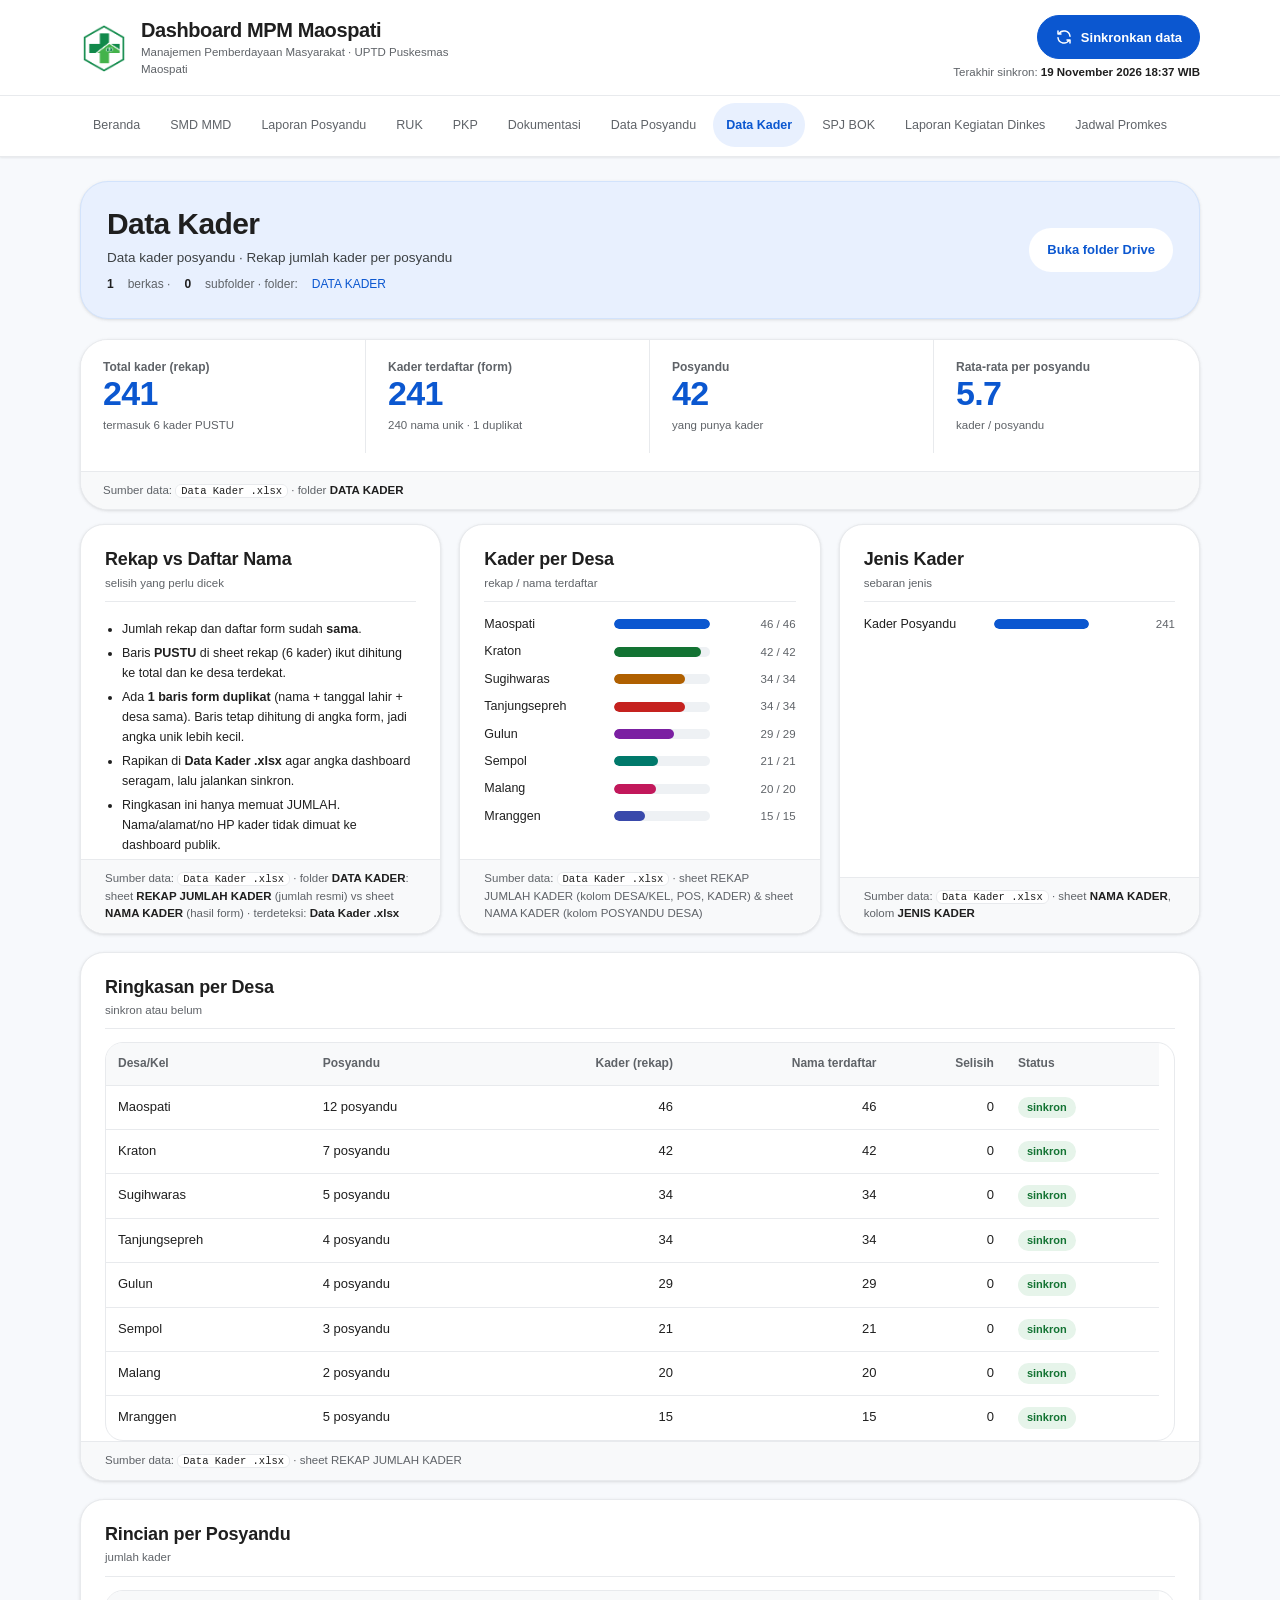
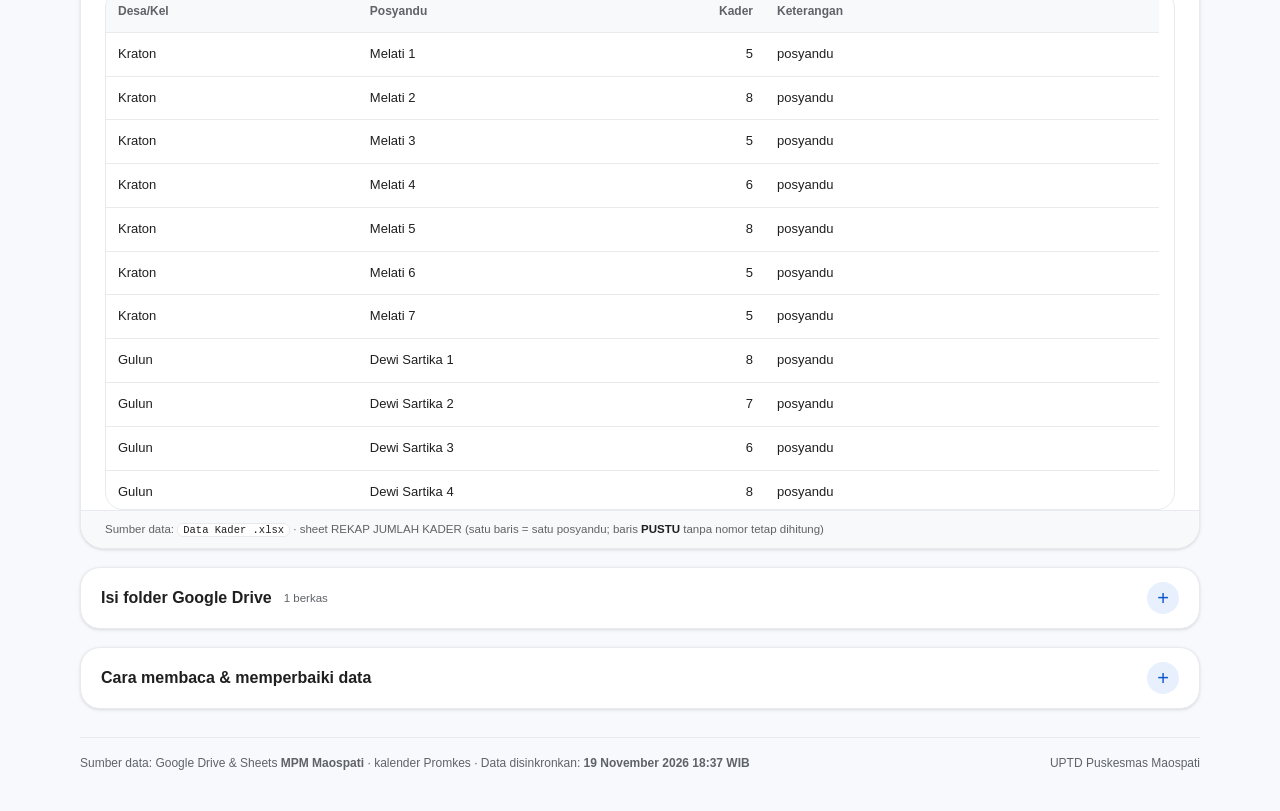
==== commit ff55bffe: "Sinkron data Drive MPM 2026-11-19 11:37 UTC" ====
--- a/data-kader.html
+++ b/data-kader.html
@@ -77,7 +77,7 @@
   </footer>
 </main>
 
-<script>window.__DATA__ = window.__DATA__ || {}; window.__DATA__["data-kader"] = {"slug": "data-kader", "menu": "Data Kader", "subjudul": "Data kader posyandu", "deskripsi": "Rekap jumlah kader per posyandu", "folder": {"id": "1ANnRWgVu15SUEsVssE5afvYzzHpgKLgl", "url": "https://drive.google.com/drive/folders/1ANnRWgVu15SUEsVssE5afvYzzHpgKLgl", "name": "DATA KADER"}, "statistik": {"berkas": 1, "subfolder": 0}, "struktur": {"name": "DATA KADER", "id": "1ANnRWgVu15SUEsVssE5afvYzzHpgKLgl", "url": "https://drive.google.com/drive/folders/1ANnRWgVu15SUEsVssE5afvYzzHpgKLgl", "files": [{"id": "1zSv50AeJG_EDvxZMdMz8OIgBFwzdjjdB", "name": "Data Kader .xlsx", "kind": "file", "modified": "Oct 21", "url": "https://drive.google.com/file/d/1zSv50AeJG_EDvxZMdMz8OIgBFwzdjjdB/view"}], "children": []}, "files": [{"id": "1zSv50AeJG_EDvxZMdMz8OIgBFwzdjjdB", "name": "Data Kader .xlsx", "kind": "file", "modified": "Oct 21", "url": "https://drive.google.com/file/d/1zSv50AeJG_EDvxZMdMz8OIgBFwzdjjdB/view", "path": "DATA KADER"}], "analisa": {"kpi": {"total": 241, "totalSheet": 241, "pustu": 6, "daftarNama": 241, "daftarUnik": 240, "duplikat": 1, "posyandu": 42, "rataPerPos": 5.7, "sumber": "Data Kader .xlsx"}, "cek": {"rekap": 241, "rekapLembar": 241, "form": 241, "formUnik": 240, "duplikat": 1, "selisih": 0, "selisihLembar": 0}, "perPos": [{"desa": "Kraton", "pos": "Melati 1", "kader": 5}, {"desa": "Kraton", "pos": "Melati 2", "kader": 8}, {"desa": "Kraton", "pos": "Melati 3", "kader": 5}, {"desa": "Kraton", "pos": "Melati 4", "kader": 6}, {"desa": "Kraton", "pos": "Melati 5", "kader": 8}, {"desa": "Kraton", "pos": "Melati 6", "kader": 5}, {"desa": "Kraton", "pos": "Melati 7", "kader": 5}, {"desa": "Gulun", "pos": "Dewi Sartika 1", "kader": 8}, {"desa": "Gulun", "pos": "Dewi Sartika 2", "kader": 7}, {"desa": "Gulun", "pos": "Dewi Sartika 3", "kader": 6}, {"desa": "Gulun", "pos": "Dewi Sartika 4", "kader": 8}, {"desa": "Malang", "pos": "Cut Nyak Dien 1", "kader": 8}, {"desa": "Malang", "pos": "Cut Nyak Dien 2", "kader": 10}, {"desa": "Malang", "pos": "Pustu", "kader": 2, "tambahan": true}, {"desa": "Maospati", "pos": "Cut Mutia 1", "kader": 3}, {"desa": "Maospati", "pos": "Cut Mutia 2", "kader": 6}, {"desa": "Maospati", "pos": "Cut Mutia 3", "kader": 5}, {"desa": "Maospati", "pos": "Cut Mutia 4", "kader": 5}, {"desa": "Maospati", "pos": "Cut Mutia 5", "kader": 1}, {"desa": "Maospati", "pos": "Cut Mutia 6", "kader": 4}, {"desa": "Maospati", "pos": "Cut Mutia 7", "kader": 2}, {"desa": "Maospati", "pos": "Cut Mutia 8", "kader": 2}, {"desa": "Maospati", "pos": "Cut Mutia 9", "kader": 4}, {"desa": "Maospati", "pos": "Merak", "kader": 5}, {"desa": "Maospati", "pos": "Camar", "kader": 4}, {"desa": "Maospati", "pos": "Cendrawasih", "kader": 5}, {"desa": "Mranggen", "pos": "Pos 1", "kader": 3}, {"desa": "Mranggen", "pos": "Pos 2", "kader": 2}, {"desa": "Mranggen", "pos": "Pos 3", "kader": 2}, {"desa": "Mranggen", "pos": "Pos 4", "kader": 6}, {"desa": "Mranggen", "pos": "Pos 5", "kader": 2}, {"desa": "Sempol", "pos": "Larasati 1", "kader": 11}, {"desa": "Sempol", "pos": "Larasati 2", "kader": 4}, {"desa": "Sempol", "pos": "Larasati 3", "kader": 6}, {"desa": "Sugihwaras", "pos": "Srikandi 1", "kader": 7}, {"desa": "Sugihwaras", "pos": "Srikandi 2", "kader": 6}, {"desa": "Sugihwaras", "pos": "Srikandi 3", "kader": 7}, {"desa": "Sugihwaras", "pos": "Srikandi 4", "kader": 7}, {"desa": "Sugihwaras", "pos": "Srikandi 5", "kader": 5}, {"desa": "Sugihwaras", "pos": "Pustu", "kader": 2, "tambahan": true}, {"desa": "Tanjungsepreh", "pos": "Kilisuci 1", "kader": 7}, {"desa": "Tanjungsepreh", "pos": "Kilisuci 2", "kader": 9}, {"desa": "Tanjungsepreh", "pos": "Kilisuci 3", "kader": 8}, {"desa": "Tanjungsepreh", "pos": "Kilisuci 4", "kader": 8}, {"desa": "Tanjungsepreh", "pos": "Pustu", "kader": 2, "tambahan": true}], "pustu": [{"desa": "Malang", "pos": "Pustu", "kader": 2, "tambahan": true}, {"desa": "Sugihwaras", "pos": "Pustu", "kader": 2, "tambahan": true}, {"desa": "Tanjungsepreh", "pos": "Pustu", "kader": 2, "tambahan": true}], "perDesa": [{"desa": "Maospati", "kader": 46, "nama": 46, "selisih": 0}, {"desa": "Kraton", "kader": 42, "nama": 42, "selisih": 0}, {"desa": "Sugihwaras", "kader": 34, "nama": 34, "selisih": 0}, {"desa": "Tanjungsepreh", "kader": 34, "nama": 34, "selisih": 0}, {"desa": "Gulun", "kader": 29, "nama": 29, "selisih": 0}, {"desa": "Sempol", "kader": 21, "nama": 21, "selisih": 0}, {"desa": "Malang", "kader": 20, "nama": 20, "selisih": 0}, {"desa": "Mranggen", "kader": 15, "nama": 15, "selisih": 0}], "jenis": [{"jenis": "Kader Posyandu", "jumlah": 241}], "privasi": "Ringkasan ini hanya memuat JUMLAH. Nama/alamat/no HP kader tidak dimuat ke dashboard publik."}, "adaData": true, "generated": "19 November 2026 11:05 WIB"};</script>
+<script>window.__DATA__ = window.__DATA__ || {}; window.__DATA__["data-kader"] = {"slug": "data-kader", "menu": "Data Kader", "subjudul": "Data kader posyandu", "deskripsi": "Rekap jumlah kader per posyandu", "folder": {"id": "1ANnRWgVu15SUEsVssE5afvYzzHpgKLgl", "url": "https://drive.google.com/drive/folders/1ANnRWgVu15SUEsVssE5afvYzzHpgKLgl", "name": "DATA KADER"}, "statistik": {"berkas": 1, "subfolder": 0}, "struktur": {"name": "DATA KADER", "id": "1ANnRWgVu15SUEsVssE5afvYzzHpgKLgl", "url": "https://drive.google.com/drive/folders/1ANnRWgVu15SUEsVssE5afvYzzHpgKLgl", "files": [{"id": "1zSv50AeJG_EDvxZMdMz8OIgBFwzdjjdB", "name": "Data Kader .xlsx", "kind": "file", "modified": "Oct 21", "url": "https://drive.google.com/file/d/1zSv50AeJG_EDvxZMdMz8OIgBFwzdjjdB/view"}], "children": []}, "files": [{"id": "1zSv50AeJG_EDvxZMdMz8OIgBFwzdjjdB", "name": "Data Kader .xlsx", "kind": "file", "modified": "Oct 21", "url": "https://drive.google.com/file/d/1zSv50AeJG_EDvxZMdMz8OIgBFwzdjjdB/view", "path": "DATA KADER"}], "analisa": {"kpi": {"total": 241, "totalSheet": 241, "pustu": 6, "daftarNama": 241, "daftarUnik": 240, "duplikat": 1, "posyandu": 42, "rataPerPos": 5.7, "sumber": "Data Kader .xlsx"}, "cek": {"rekap": 241, "rekapLembar": 241, "form": 241, "formUnik": 240, "duplikat": 1, "selisih": 0, "selisihLembar": 0}, "perPos": [{"desa": "Kraton", "pos": "Melati 1", "kader": 5}, {"desa": "Kraton", "pos": "Melati 2", "kader": 8}, {"desa": "Kraton", "pos": "Melati 3", "kader": 5}, {"desa": "Kraton", "pos": "Melati 4", "kader": 6}, {"desa": "Kraton", "pos": "Melati 5", "kader": 8}, {"desa": "Kraton", "pos": "Melati 6", "kader": 5}, {"desa": "Kraton", "pos": "Melati 7", "kader": 5}, {"desa": "Gulun", "pos": "Dewi Sartika 1", "kader": 8}, {"desa": "Gulun", "pos": "Dewi Sartika 2", "kader": 7}, {"desa": "Gulun", "pos": "Dewi Sartika 3", "kader": 6}, {"desa": "Gulun", "pos": "Dewi Sartika 4", "kader": 8}, {"desa": "Malang", "pos": "Cut Nyak Dien 1", "kader": 8}, {"desa": "Malang", "pos": "Cut Nyak Dien 2", "kader": 10}, {"desa": "Malang", "pos": "Pustu", "kader": 2, "tambahan": true}, {"desa": "Maospati", "pos": "Cut Mutia 1", "kader": 3}, {"desa": "Maospati", "pos": "Cut Mutia 2", "kader": 6}, {"desa": "Maospati", "pos": "Cut Mutia 3", "kader": 5}, {"desa": "Maospati", "pos": "Cut Mutia 4", "kader": 5}, {"desa": "Maospati", "pos": "Cut Mutia 5", "kader": 1}, {"desa": "Maospati", "pos": "Cut Mutia 6", "kader": 4}, {"desa": "Maospati", "pos": "Cut Mutia 7", "kader": 2}, {"desa": "Maospati", "pos": "Cut Mutia 8", "kader": 2}, {"desa": "Maospati", "pos": "Cut Mutia 9", "kader": 4}, {"desa": "Maospati", "pos": "Merak", "kader": 5}, {"desa": "Maospati", "pos": "Camar", "kader": 4}, {"desa": "Maospati", "pos": "Cendrawasih", "kader": 5}, {"desa": "Mranggen", "pos": "Pos 1", "kader": 3}, {"desa": "Mranggen", "pos": "Pos 2", "kader": 2}, {"desa": "Mranggen", "pos": "Pos 3", "kader": 2}, {"desa": "Mranggen", "pos": "Pos 4", "kader": 6}, {"desa": "Mranggen", "pos": "Pos 5", "kader": 2}, {"desa": "Sempol", "pos": "Larasati 1", "kader": 11}, {"desa": "Sempol", "pos": "Larasati 2", "kader": 4}, {"desa": "Sempol", "pos": "Larasati 3", "kader": 6}, {"desa": "Sugihwaras", "pos": "Srikandi 1", "kader": 7}, {"desa": "Sugihwaras", "pos": "Srikandi 2", "kader": 6}, {"desa": "Sugihwaras", "pos": "Srikandi 3", "kader": 7}, {"desa": "Sugihwaras", "pos": "Srikandi 4", "kader": 7}, {"desa": "Sugihwaras", "pos": "Srikandi 5", "kader": 5}, {"desa": "Sugihwaras", "pos": "Pustu", "kader": 2, "tambahan": true}, {"desa": "Tanjungsepreh", "pos": "Kilisuci 1", "kader": 7}, {"desa": "Tanjungsepreh", "pos": "Kilisuci 2", "kader": 9}, {"desa": "Tanjungsepreh", "pos": "Kilisuci 3", "kader": 8}, {"desa": "Tanjungsepreh", "pos": "Kilisuci 4", "kader": 8}, {"desa": "Tanjungsepreh", "pos": "Pustu", "kader": 2, "tambahan": true}], "pustu": [{"desa": "Malang", "pos": "Pustu", "kader": 2, "tambahan": true}, {"desa": "Sugihwaras", "pos": "Pustu", "kader": 2, "tambahan": true}, {"desa": "Tanjungsepreh", "pos": "Pustu", "kader": 2, "tambahan": true}], "perDesa": [{"desa": "Maospati", "kader": 46, "nama": 46, "selisih": 0}, {"desa": "Kraton", "kader": 42, "nama": 42, "selisih": 0}, {"desa": "Sugihwaras", "kader": 34, "nama": 34, "selisih": 0}, {"desa": "Tanjungsepreh", "kader": 34, "nama": 34, "selisih": 0}, {"desa": "Gulun", "kader": 29, "nama": 29, "selisih": 0}, {"desa": "Sempol", "kader": 21, "nama": 21, "selisih": 0}, {"desa": "Malang", "kader": 20, "nama": 20, "selisih": 0}, {"desa": "Mranggen", "kader": 15, "nama": 15, "selisih": 0}], "jenis": [{"jenis": "Kader Posyandu", "jumlah": 241}], "privasi": "Ringkasan ini hanya memuat JUMLAH. Nama/alamat/no HP kader tidak dimuat ke dashboard publik."}, "adaData": true, "generated": "19 November 2026 18:37 WIB"};</script>
 <script src="assets/app.js"></script>
 <script src="assets/pages/data-kader.js"></script>
 </body>
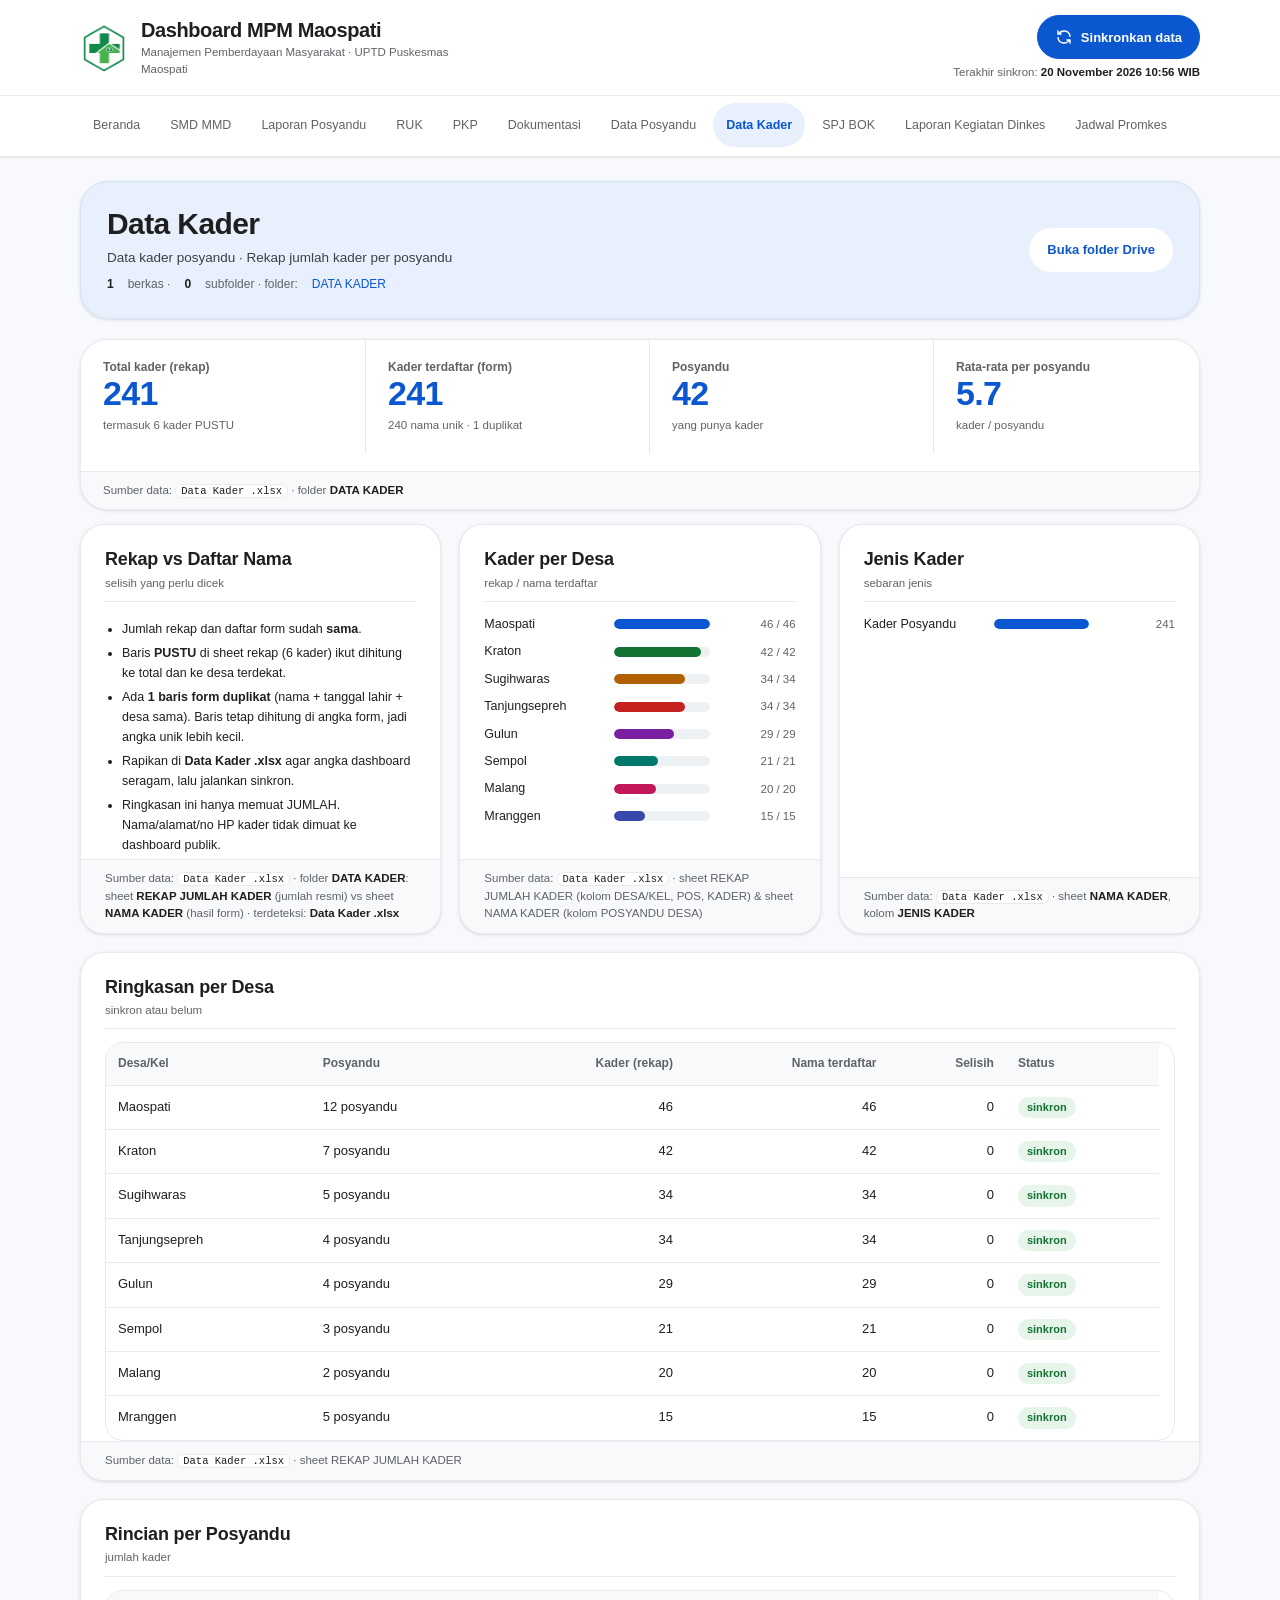
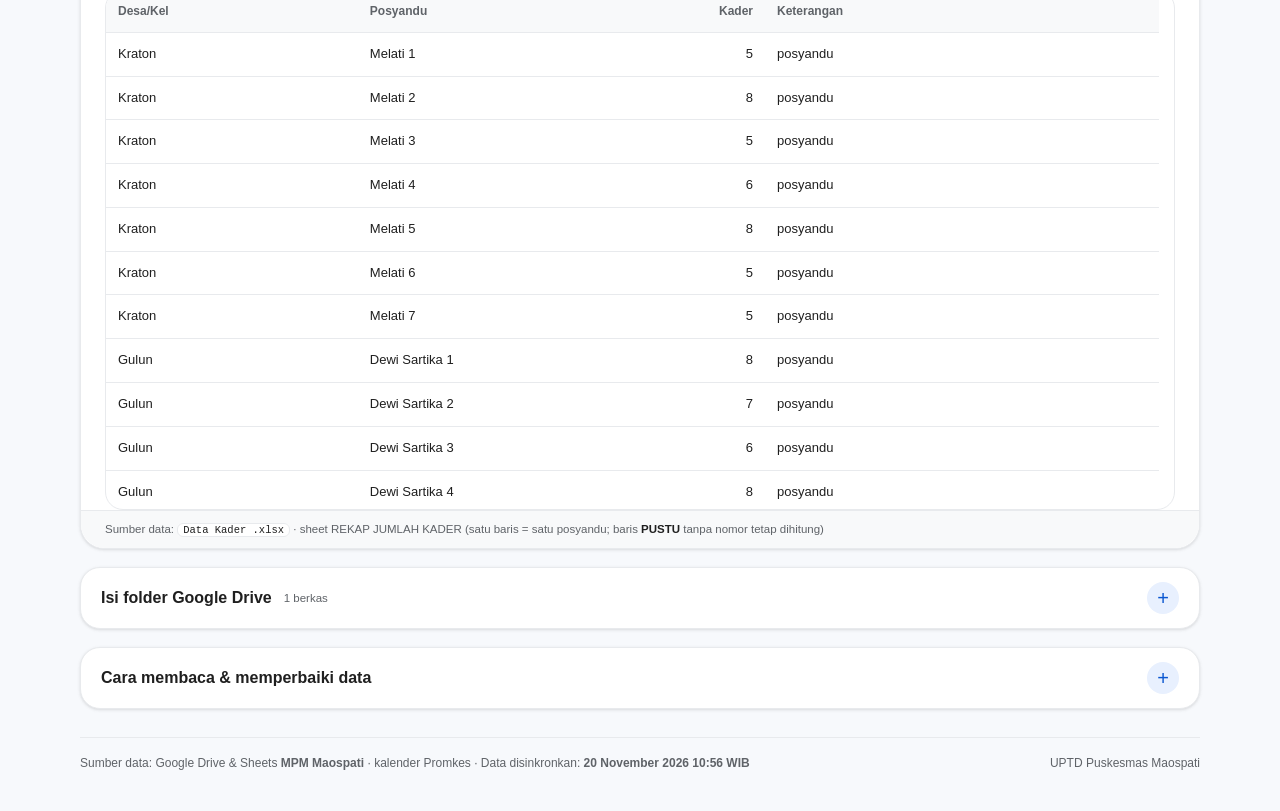
==== commit 07709c1d: "Sinkron data Drive MPM 2026-11-20 03:56 UTC" ====
--- a/data-kader.html
+++ b/data-kader.html
@@ -77,7 +77,7 @@
   </footer>
 </main>
 
-<script>window.__DATA__ = window.__DATA__ || {}; window.__DATA__["data-kader"] = {"slug": "data-kader", "menu": "Data Kader", "subjudul": "Data kader posyandu", "deskripsi": "Rekap jumlah kader per posyandu", "folder": {"id": "1ANnRWgVu15SUEsVssE5afvYzzHpgKLgl", "url": "https://drive.google.com/drive/folders/1ANnRWgVu15SUEsVssE5afvYzzHpgKLgl", "name": "DATA KADER"}, "statistik": {"berkas": 1, "subfolder": 0}, "struktur": {"name": "DATA KADER", "id": "1ANnRWgVu15SUEsVssE5afvYzzHpgKLgl", "url": "https://drive.google.com/drive/folders/1ANnRWgVu15SUEsVssE5afvYzzHpgKLgl", "files": [{"id": "1zSv50AeJG_EDvxZMdMz8OIgBFwzdjjdB", "name": "Data Kader .xlsx", "kind": "file", "modified": "Oct 21", "url": "https://drive.google.com/file/d/1zSv50AeJG_EDvxZMdMz8OIgBFwzdjjdB/view"}], "children": []}, "files": [{"id": "1zSv50AeJG_EDvxZMdMz8OIgBFwzdjjdB", "name": "Data Kader .xlsx", "kind": "file", "modified": "Oct 21", "url": "https://drive.google.com/file/d/1zSv50AeJG_EDvxZMdMz8OIgBFwzdjjdB/view", "path": "DATA KADER"}], "analisa": {"kpi": {"total": 241, "totalSheet": 241, "pustu": 6, "daftarNama": 241, "daftarUnik": 240, "duplikat": 1, "posyandu": 42, "rataPerPos": 5.7, "sumber": "Data Kader .xlsx"}, "cek": {"rekap": 241, "rekapLembar": 241, "form": 241, "formUnik": 240, "duplikat": 1, "selisih": 0, "selisihLembar": 0}, "perPos": [{"desa": "Kraton", "pos": "Melati 1", "kader": 5}, {"desa": "Kraton", "pos": "Melati 2", "kader": 8}, {"desa": "Kraton", "pos": "Melati 3", "kader": 5}, {"desa": "Kraton", "pos": "Melati 4", "kader": 6}, {"desa": "Kraton", "pos": "Melati 5", "kader": 8}, {"desa": "Kraton", "pos": "Melati 6", "kader": 5}, {"desa": "Kraton", "pos": "Melati 7", "kader": 5}, {"desa": "Gulun", "pos": "Dewi Sartika 1", "kader": 8}, {"desa": "Gulun", "pos": "Dewi Sartika 2", "kader": 7}, {"desa": "Gulun", "pos": "Dewi Sartika 3", "kader": 6}, {"desa": "Gulun", "pos": "Dewi Sartika 4", "kader": 8}, {"desa": "Malang", "pos": "Cut Nyak Dien 1", "kader": 8}, {"desa": "Malang", "pos": "Cut Nyak Dien 2", "kader": 10}, {"desa": "Malang", "pos": "Pustu", "kader": 2, "tambahan": true}, {"desa": "Maospati", "pos": "Cut Mutia 1", "kader": 3}, {"desa": "Maospati", "pos": "Cut Mutia 2", "kader": 6}, {"desa": "Maospati", "pos": "Cut Mutia 3", "kader": 5}, {"desa": "Maospati", "pos": "Cut Mutia 4", "kader": 5}, {"desa": "Maospati", "pos": "Cut Mutia 5", "kader": 1}, {"desa": "Maospati", "pos": "Cut Mutia 6", "kader": 4}, {"desa": "Maospati", "pos": "Cut Mutia 7", "kader": 2}, {"desa": "Maospati", "pos": "Cut Mutia 8", "kader": 2}, {"desa": "Maospati", "pos": "Cut Mutia 9", "kader": 4}, {"desa": "Maospati", "pos": "Merak", "kader": 5}, {"desa": "Maospati", "pos": "Camar", "kader": 4}, {"desa": "Maospati", "pos": "Cendrawasih", "kader": 5}, {"desa": "Mranggen", "pos": "Pos 1", "kader": 3}, {"desa": "Mranggen", "pos": "Pos 2", "kader": 2}, {"desa": "Mranggen", "pos": "Pos 3", "kader": 2}, {"desa": "Mranggen", "pos": "Pos 4", "kader": 6}, {"desa": "Mranggen", "pos": "Pos 5", "kader": 2}, {"desa": "Sempol", "pos": "Larasati 1", "kader": 11}, {"desa": "Sempol", "pos": "Larasati 2", "kader": 4}, {"desa": "Sempol", "pos": "Larasati 3", "kader": 6}, {"desa": "Sugihwaras", "pos": "Srikandi 1", "kader": 7}, {"desa": "Sugihwaras", "pos": "Srikandi 2", "kader": 6}, {"desa": "Sugihwaras", "pos": "Srikandi 3", "kader": 7}, {"desa": "Sugihwaras", "pos": "Srikandi 4", "kader": 7}, {"desa": "Sugihwaras", "pos": "Srikandi 5", "kader": 5}, {"desa": "Sugihwaras", "pos": "Pustu", "kader": 2, "tambahan": true}, {"desa": "Tanjungsepreh", "pos": "Kilisuci 1", "kader": 7}, {"desa": "Tanjungsepreh", "pos": "Kilisuci 2", "kader": 9}, {"desa": "Tanjungsepreh", "pos": "Kilisuci 3", "kader": 8}, {"desa": "Tanjungsepreh", "pos": "Kilisuci 4", "kader": 8}, {"desa": "Tanjungsepreh", "pos": "Pustu", "kader": 2, "tambahan": true}], "pustu": [{"desa": "Malang", "pos": "Pustu", "kader": 2, "tambahan": true}, {"desa": "Sugihwaras", "pos": "Pustu", "kader": 2, "tambahan": true}, {"desa": "Tanjungsepreh", "pos": "Pustu", "kader": 2, "tambahan": true}], "perDesa": [{"desa": "Maospati", "kader": 46, "nama": 46, "selisih": 0}, {"desa": "Kraton", "kader": 42, "nama": 42, "selisih": 0}, {"desa": "Sugihwaras", "kader": 34, "nama": 34, "selisih": 0}, {"desa": "Tanjungsepreh", "kader": 34, "nama": 34, "selisih": 0}, {"desa": "Gulun", "kader": 29, "nama": 29, "selisih": 0}, {"desa": "Sempol", "kader": 21, "nama": 21, "selisih": 0}, {"desa": "Malang", "kader": 20, "nama": 20, "selisih": 0}, {"desa": "Mranggen", "kader": 15, "nama": 15, "selisih": 0}], "jenis": [{"jenis": "Kader Posyandu", "jumlah": 241}], "privasi": "Ringkasan ini hanya memuat JUMLAH. Nama/alamat/no HP kader tidak dimuat ke dashboard publik."}, "adaData": true, "generated": "19 November 2026 18:37 WIB"};</script>
+<script>window.__DATA__ = window.__DATA__ || {}; window.__DATA__["data-kader"] = {"slug": "data-kader", "menu": "Data Kader", "subjudul": "Data kader posyandu", "deskripsi": "Rekap jumlah kader per posyandu", "folder": {"id": "1ANnRWgVu15SUEsVssE5afvYzzHpgKLgl", "url": "https://drive.google.com/drive/folders/1ANnRWgVu15SUEsVssE5afvYzzHpgKLgl", "name": "DATA KADER"}, "statistik": {"berkas": 1, "subfolder": 0}, "struktur": {"name": "DATA KADER", "id": "1ANnRWgVu15SUEsVssE5afvYzzHpgKLgl", "url": "https://drive.google.com/drive/folders/1ANnRWgVu15SUEsVssE5afvYzzHpgKLgl", "files": [{"id": "1zSv50AeJG_EDvxZMdMz8OIgBFwzdjjdB", "name": "Data Kader .xlsx", "kind": "file", "modified": "Oct 21", "url": "https://drive.google.com/file/d/1zSv50AeJG_EDvxZMdMz8OIgBFwzdjjdB/view"}], "children": []}, "files": [{"id": "1zSv50AeJG_EDvxZMdMz8OIgBFwzdjjdB", "name": "Data Kader .xlsx", "kind": "file", "modified": "Oct 21", "url": "https://drive.google.com/file/d/1zSv50AeJG_EDvxZMdMz8OIgBFwzdjjdB/view", "path": "DATA KADER"}], "analisa": {"kpi": {"total": 241, "totalSheet": 241, "pustu": 6, "daftarNama": 241, "daftarUnik": 240, "duplikat": 1, "posyandu": 42, "rataPerPos": 5.7, "sumber": "Data Kader .xlsx"}, "cek": {"rekap": 241, "rekapLembar": 241, "form": 241, "formUnik": 240, "duplikat": 1, "selisih": 0, "selisihLembar": 0}, "perPos": [{"desa": "Kraton", "pos": "Melati 1", "kader": 5}, {"desa": "Kraton", "pos": "Melati 2", "kader": 8}, {"desa": "Kraton", "pos": "Melati 3", "kader": 5}, {"desa": "Kraton", "pos": "Melati 4", "kader": 6}, {"desa": "Kraton", "pos": "Melati 5", "kader": 8}, {"desa": "Kraton", "pos": "Melati 6", "kader": 5}, {"desa": "Kraton", "pos": "Melati 7", "kader": 5}, {"desa": "Gulun", "pos": "Dewi Sartika 1", "kader": 8}, {"desa": "Gulun", "pos": "Dewi Sartika 2", "kader": 7}, {"desa": "Gulun", "pos": "Dewi Sartika 3", "kader": 6}, {"desa": "Gulun", "pos": "Dewi Sartika 4", "kader": 8}, {"desa": "Malang", "pos": "Cut Nyak Dien 1", "kader": 8}, {"desa": "Malang", "pos": "Cut Nyak Dien 2", "kader": 10}, {"desa": "Malang", "pos": "Pustu", "kader": 2, "tambahan": true}, {"desa": "Maospati", "pos": "Cut Mutia 1", "kader": 3}, {"desa": "Maospati", "pos": "Cut Mutia 2", "kader": 6}, {"desa": "Maospati", "pos": "Cut Mutia 3", "kader": 5}, {"desa": "Maospati", "pos": "Cut Mutia 4", "kader": 5}, {"desa": "Maospati", "pos": "Cut Mutia 5", "kader": 1}, {"desa": "Maospati", "pos": "Cut Mutia 6", "kader": 4}, {"desa": "Maospati", "pos": "Cut Mutia 7", "kader": 2}, {"desa": "Maospati", "pos": "Cut Mutia 8", "kader": 2}, {"desa": "Maospati", "pos": "Cut Mutia 9", "kader": 4}, {"desa": "Maospati", "pos": "Merak", "kader": 5}, {"desa": "Maospati", "pos": "Camar", "kader": 4}, {"desa": "Maospati", "pos": "Cendrawasih", "kader": 5}, {"desa": "Mranggen", "pos": "Pos 1", "kader": 3}, {"desa": "Mranggen", "pos": "Pos 2", "kader": 2}, {"desa": "Mranggen", "pos": "Pos 3", "kader": 2}, {"desa": "Mranggen", "pos": "Pos 4", "kader": 6}, {"desa": "Mranggen", "pos": "Pos 5", "kader": 2}, {"desa": "Sempol", "pos": "Larasati 1", "kader": 11}, {"desa": "Sempol", "pos": "Larasati 2", "kader": 4}, {"desa": "Sempol", "pos": "Larasati 3", "kader": 6}, {"desa": "Sugihwaras", "pos": "Srikandi 1", "kader": 7}, {"desa": "Sugihwaras", "pos": "Srikandi 2", "kader": 6}, {"desa": "Sugihwaras", "pos": "Srikandi 3", "kader": 7}, {"desa": "Sugihwaras", "pos": "Srikandi 4", "kader": 7}, {"desa": "Sugihwaras", "pos": "Srikandi 5", "kader": 5}, {"desa": "Sugihwaras", "pos": "Pustu", "kader": 2, "tambahan": true}, {"desa": "Tanjungsepreh", "pos": "Kilisuci 1", "kader": 7}, {"desa": "Tanjungsepreh", "pos": "Kilisuci 2", "kader": 9}, {"desa": "Tanjungsepreh", "pos": "Kilisuci 3", "kader": 8}, {"desa": "Tanjungsepreh", "pos": "Kilisuci 4", "kader": 8}, {"desa": "Tanjungsepreh", "pos": "Pustu", "kader": 2, "tambahan": true}], "pustu": [{"desa": "Malang", "pos": "Pustu", "kader": 2, "tambahan": true}, {"desa": "Sugihwaras", "pos": "Pustu", "kader": 2, "tambahan": true}, {"desa": "Tanjungsepreh", "pos": "Pustu", "kader": 2, "tambahan": true}], "perDesa": [{"desa": "Maospati", "kader": 46, "nama": 46, "selisih": 0}, {"desa": "Kraton", "kader": 42, "nama": 42, "selisih": 0}, {"desa": "Sugihwaras", "kader": 34, "nama": 34, "selisih": 0}, {"desa": "Tanjungsepreh", "kader": 34, "nama": 34, "selisih": 0}, {"desa": "Gulun", "kader": 29, "nama": 29, "selisih": 0}, {"desa": "Sempol", "kader": 21, "nama": 21, "selisih": 0}, {"desa": "Malang", "kader": 20, "nama": 20, "selisih": 0}, {"desa": "Mranggen", "kader": 15, "nama": 15, "selisih": 0}], "jenis": [{"jenis": "Kader Posyandu", "jumlah": 241}], "privasi": "Ringkasan ini hanya memuat JUMLAH. Nama/alamat/no HP kader tidak dimuat ke dashboard publik."}, "adaData": true, "generated": "20 November 2026 10:56 WIB"};</script>
 <script src="assets/app.js"></script>
 <script src="assets/pages/data-kader.js"></script>
 </body>
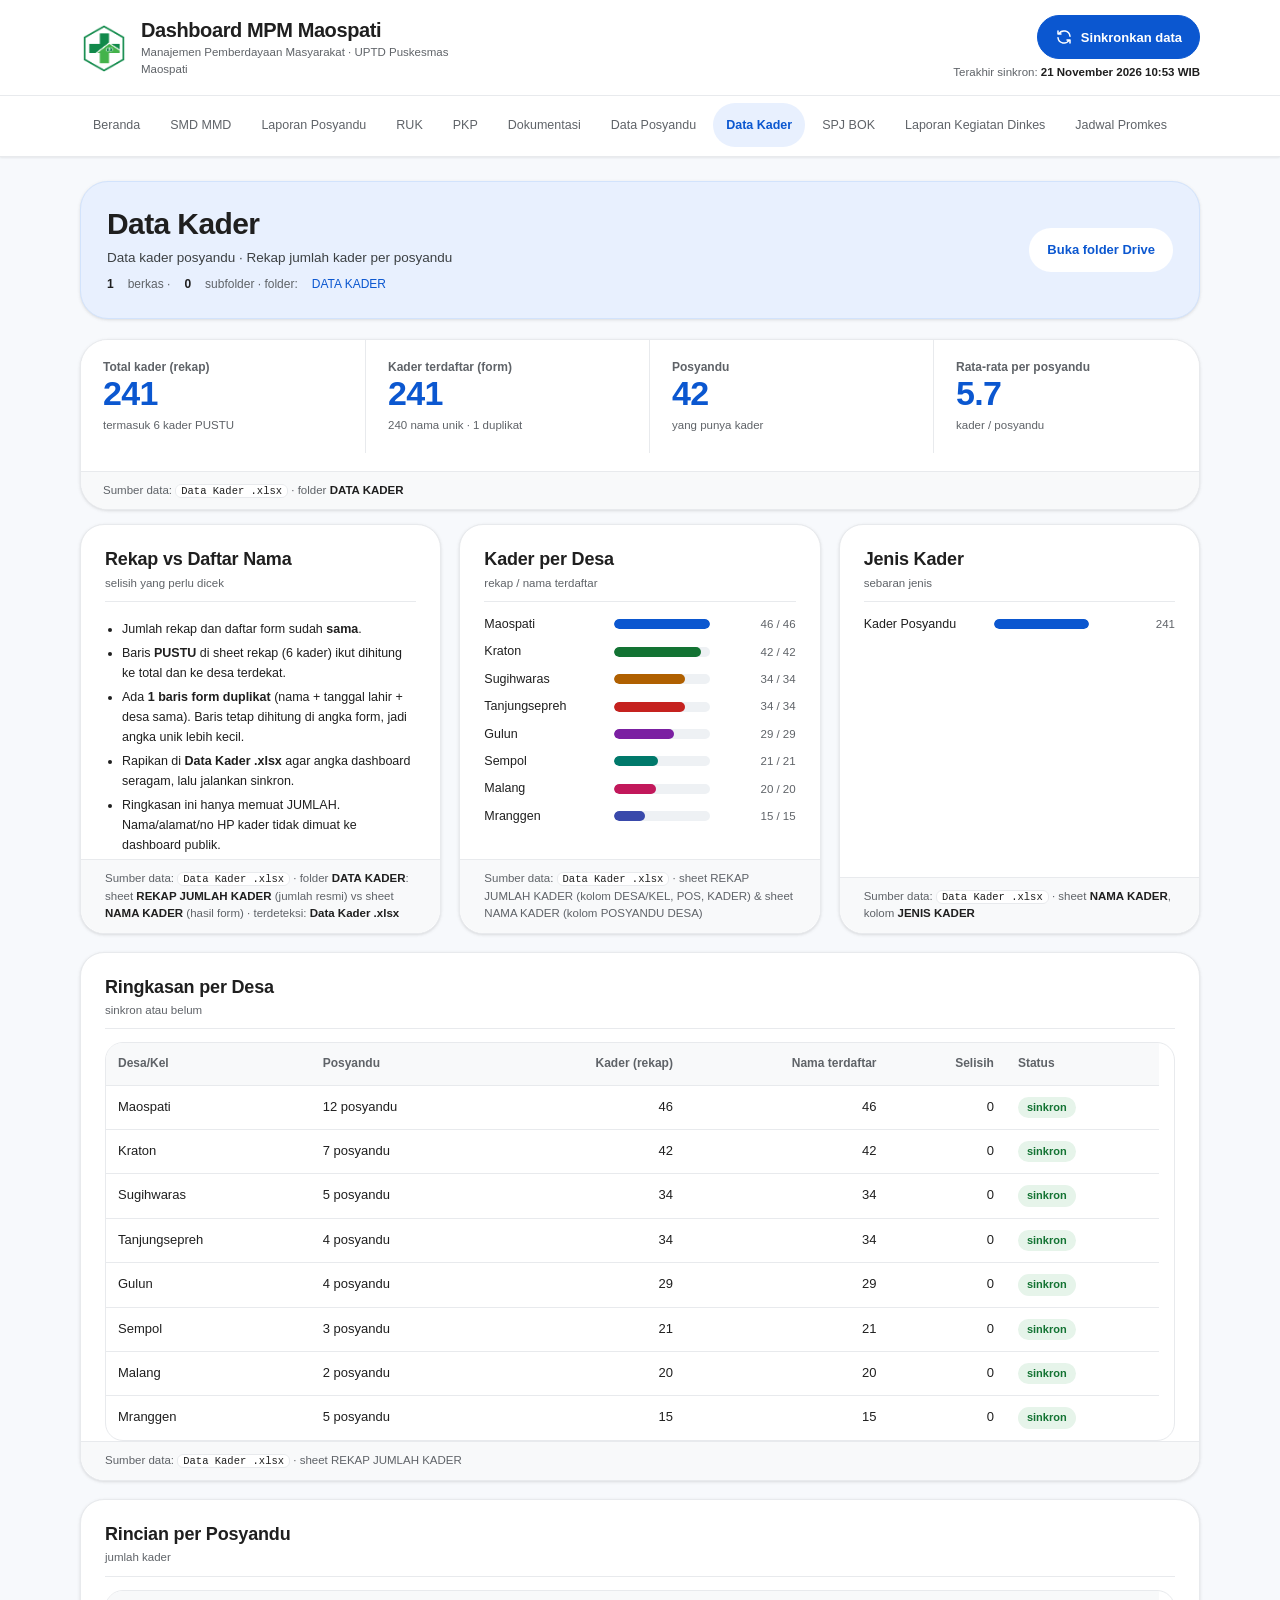
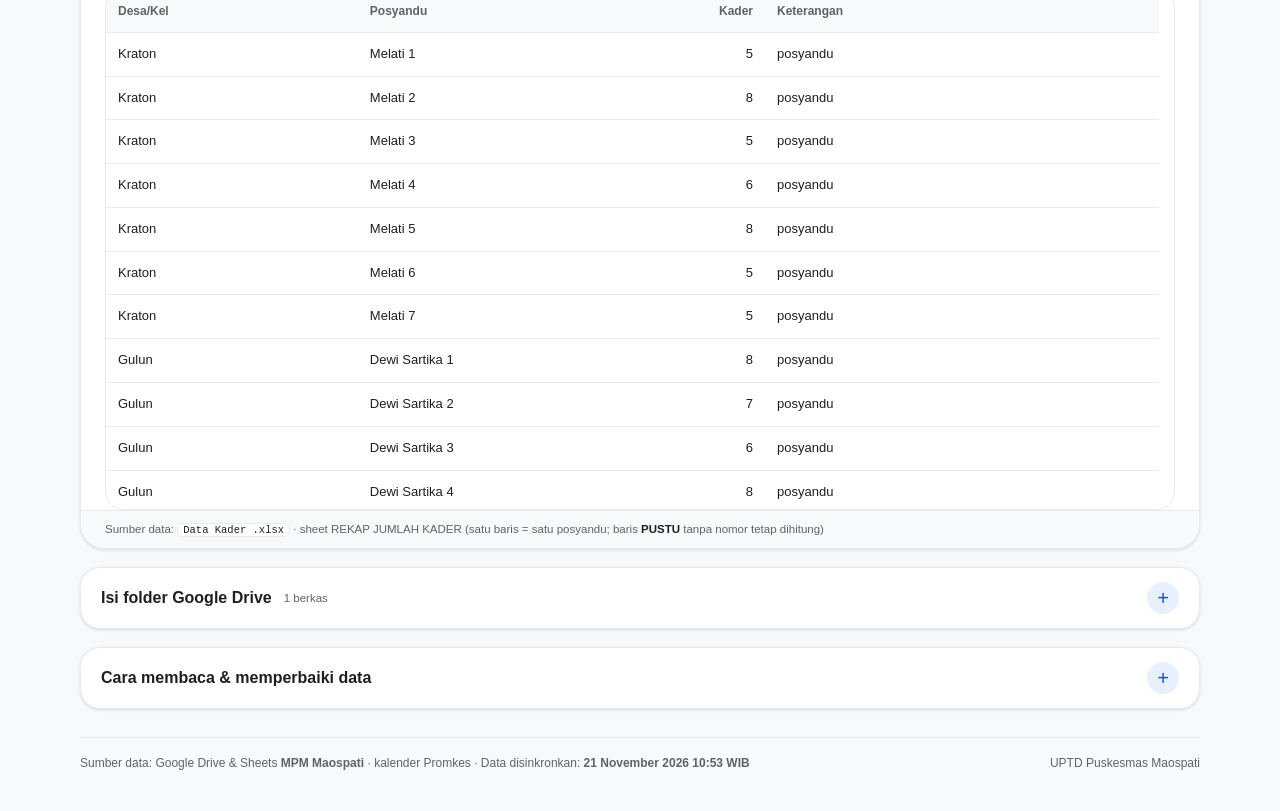
==== commit 7871940d: "Sinkron data Drive MPM 2026-11-21 03:53 UTC" ====
--- a/data-kader.html
+++ b/data-kader.html
@@ -77,7 +77,7 @@
   </footer>
 </main>
 
-<script>window.__DATA__ = window.__DATA__ || {}; window.__DATA__["data-kader"] = {"slug": "data-kader", "menu": "Data Kader", "subjudul": "Data kader posyandu", "deskripsi": "Rekap jumlah kader per posyandu", "folder": {"id": "1ANnRWgVu15SUEsVssE5afvYzzHpgKLgl", "url": "https://drive.google.com/drive/folders/1ANnRWgVu15SUEsVssE5afvYzzHpgKLgl", "name": "DATA KADER"}, "statistik": {"berkas": 1, "subfolder": 0}, "struktur": {"name": "DATA KADER", "id": "1ANnRWgVu15SUEsVssE5afvYzzHpgKLgl", "url": "https://drive.google.com/drive/folders/1ANnRWgVu15SUEsVssE5afvYzzHpgKLgl", "files": [{"id": "1zSv50AeJG_EDvxZMdMz8OIgBFwzdjjdB", "name": "Data Kader .xlsx", "kind": "file", "modified": "Oct 21", "url": "https://drive.google.com/file/d/1zSv50AeJG_EDvxZMdMz8OIgBFwzdjjdB/view"}], "children": []}, "files": [{"id": "1zSv50AeJG_EDvxZMdMz8OIgBFwzdjjdB", "name": "Data Kader .xlsx", "kind": "file", "modified": "Oct 21", "url": "https://drive.google.com/file/d/1zSv50AeJG_EDvxZMdMz8OIgBFwzdjjdB/view", "path": "DATA KADER"}], "analisa": {"kpi": {"total": 241, "totalSheet": 241, "pustu": 6, "daftarNama": 241, "daftarUnik": 240, "duplikat": 1, "posyandu": 42, "rataPerPos": 5.7, "sumber": "Data Kader .xlsx"}, "cek": {"rekap": 241, "rekapLembar": 241, "form": 241, "formUnik": 240, "duplikat": 1, "selisih": 0, "selisihLembar": 0}, "perPos": [{"desa": "Kraton", "pos": "Melati 1", "kader": 5}, {"desa": "Kraton", "pos": "Melati 2", "kader": 8}, {"desa": "Kraton", "pos": "Melati 3", "kader": 5}, {"desa": "Kraton", "pos": "Melati 4", "kader": 6}, {"desa": "Kraton", "pos": "Melati 5", "kader": 8}, {"desa": "Kraton", "pos": "Melati 6", "kader": 5}, {"desa": "Kraton", "pos": "Melati 7", "kader": 5}, {"desa": "Gulun", "pos": "Dewi Sartika 1", "kader": 8}, {"desa": "Gulun", "pos": "Dewi Sartika 2", "kader": 7}, {"desa": "Gulun", "pos": "Dewi Sartika 3", "kader": 6}, {"desa": "Gulun", "pos": "Dewi Sartika 4", "kader": 8}, {"desa": "Malang", "pos": "Cut Nyak Dien 1", "kader": 8}, {"desa": "Malang", "pos": "Cut Nyak Dien 2", "kader": 10}, {"desa": "Malang", "pos": "Pustu", "kader": 2, "tambahan": true}, {"desa": "Maospati", "pos": "Cut Mutia 1", "kader": 3}, {"desa": "Maospati", "pos": "Cut Mutia 2", "kader": 6}, {"desa": "Maospati", "pos": "Cut Mutia 3", "kader": 5}, {"desa": "Maospati", "pos": "Cut Mutia 4", "kader": 5}, {"desa": "Maospati", "pos": "Cut Mutia 5", "kader": 1}, {"desa": "Maospati", "pos": "Cut Mutia 6", "kader": 4}, {"desa": "Maospati", "pos": "Cut Mutia 7", "kader": 2}, {"desa": "Maospati", "pos": "Cut Mutia 8", "kader": 2}, {"desa": "Maospati", "pos": "Cut Mutia 9", "kader": 4}, {"desa": "Maospati", "pos": "Merak", "kader": 5}, {"desa": "Maospati", "pos": "Camar", "kader": 4}, {"desa": "Maospati", "pos": "Cendrawasih", "kader": 5}, {"desa": "Mranggen", "pos": "Pos 1", "kader": 3}, {"desa": "Mranggen", "pos": "Pos 2", "kader": 2}, {"desa": "Mranggen", "pos": "Pos 3", "kader": 2}, {"desa": "Mranggen", "pos": "Pos 4", "kader": 6}, {"desa": "Mranggen", "pos": "Pos 5", "kader": 2}, {"desa": "Sempol", "pos": "Larasati 1", "kader": 11}, {"desa": "Sempol", "pos": "Larasati 2", "kader": 4}, {"desa": "Sempol", "pos": "Larasati 3", "kader": 6}, {"desa": "Sugihwaras", "pos": "Srikandi 1", "kader": 7}, {"desa": "Sugihwaras", "pos": "Srikandi 2", "kader": 6}, {"desa": "Sugihwaras", "pos": "Srikandi 3", "kader": 7}, {"desa": "Sugihwaras", "pos": "Srikandi 4", "kader": 7}, {"desa": "Sugihwaras", "pos": "Srikandi 5", "kader": 5}, {"desa": "Sugihwaras", "pos": "Pustu", "kader": 2, "tambahan": true}, {"desa": "Tanjungsepreh", "pos": "Kilisuci 1", "kader": 7}, {"desa": "Tanjungsepreh", "pos": "Kilisuci 2", "kader": 9}, {"desa": "Tanjungsepreh", "pos": "Kilisuci 3", "kader": 8}, {"desa": "Tanjungsepreh", "pos": "Kilisuci 4", "kader": 8}, {"desa": "Tanjungsepreh", "pos": "Pustu", "kader": 2, "tambahan": true}], "pustu": [{"desa": "Malang", "pos": "Pustu", "kader": 2, "tambahan": true}, {"desa": "Sugihwaras", "pos": "Pustu", "kader": 2, "tambahan": true}, {"desa": "Tanjungsepreh", "pos": "Pustu", "kader": 2, "tambahan": true}], "perDesa": [{"desa": "Maospati", "kader": 46, "nama": 46, "selisih": 0}, {"desa": "Kraton", "kader": 42, "nama": 42, "selisih": 0}, {"desa": "Sugihwaras", "kader": 34, "nama": 34, "selisih": 0}, {"desa": "Tanjungsepreh", "kader": 34, "nama": 34, "selisih": 0}, {"desa": "Gulun", "kader": 29, "nama": 29, "selisih": 0}, {"desa": "Sempol", "kader": 21, "nama": 21, "selisih": 0}, {"desa": "Malang", "kader": 20, "nama": 20, "selisih": 0}, {"desa": "Mranggen", "kader": 15, "nama": 15, "selisih": 0}], "jenis": [{"jenis": "Kader Posyandu", "jumlah": 241}], "privasi": "Ringkasan ini hanya memuat JUMLAH. Nama/alamat/no HP kader tidak dimuat ke dashboard publik."}, "adaData": true, "generated": "20 November 2026 10:56 WIB"};</script>
+<script>window.__DATA__ = window.__DATA__ || {}; window.__DATA__["data-kader"] = {"slug": "data-kader", "menu": "Data Kader", "subjudul": "Data kader posyandu", "deskripsi": "Rekap jumlah kader per posyandu", "folder": {"id": "1ANnRWgVu15SUEsVssE5afvYzzHpgKLgl", "url": "https://drive.google.com/drive/folders/1ANnRWgVu15SUEsVssE5afvYzzHpgKLgl", "name": "DATA KADER"}, "statistik": {"berkas": 1, "subfolder": 0}, "struktur": {"name": "DATA KADER", "id": "1ANnRWgVu15SUEsVssE5afvYzzHpgKLgl", "url": "https://drive.google.com/drive/folders/1ANnRWgVu15SUEsVssE5afvYzzHpgKLgl", "files": [{"id": "1zSv50AeJG_EDvxZMdMz8OIgBFwzdjjdB", "name": "Data Kader .xlsx", "kind": "file", "modified": "Oct 21", "url": "https://drive.google.com/file/d/1zSv50AeJG_EDvxZMdMz8OIgBFwzdjjdB/view"}], "children": []}, "files": [{"id": "1zSv50AeJG_EDvxZMdMz8OIgBFwzdjjdB", "name": "Data Kader .xlsx", "kind": "file", "modified": "Oct 21", "url": "https://drive.google.com/file/d/1zSv50AeJG_EDvxZMdMz8OIgBFwzdjjdB/view", "path": "DATA KADER"}], "analisa": {"kpi": {"total": 241, "totalSheet": 241, "pustu": 6, "daftarNama": 241, "daftarUnik": 240, "duplikat": 1, "posyandu": 42, "rataPerPos": 5.7, "sumber": "Data Kader .xlsx"}, "cek": {"rekap": 241, "rekapLembar": 241, "form": 241, "formUnik": 240, "duplikat": 1, "selisih": 0, "selisihLembar": 0}, "perPos": [{"desa": "Kraton", "pos": "Melati 1", "kader": 5}, {"desa": "Kraton", "pos": "Melati 2", "kader": 8}, {"desa": "Kraton", "pos": "Melati 3", "kader": 5}, {"desa": "Kraton", "pos": "Melati 4", "kader": 6}, {"desa": "Kraton", "pos": "Melati 5", "kader": 8}, {"desa": "Kraton", "pos": "Melati 6", "kader": 5}, {"desa": "Kraton", "pos": "Melati 7", "kader": 5}, {"desa": "Gulun", "pos": "Dewi Sartika 1", "kader": 8}, {"desa": "Gulun", "pos": "Dewi Sartika 2", "kader": 7}, {"desa": "Gulun", "pos": "Dewi Sartika 3", "kader": 6}, {"desa": "Gulun", "pos": "Dewi Sartika 4", "kader": 8}, {"desa": "Malang", "pos": "Cut Nyak Dien 1", "kader": 8}, {"desa": "Malang", "pos": "Cut Nyak Dien 2", "kader": 10}, {"desa": "Malang", "pos": "Pustu", "kader": 2, "tambahan": true}, {"desa": "Maospati", "pos": "Cut Mutia 1", "kader": 3}, {"desa": "Maospati", "pos": "Cut Mutia 2", "kader": 6}, {"desa": "Maospati", "pos": "Cut Mutia 3", "kader": 5}, {"desa": "Maospati", "pos": "Cut Mutia 4", "kader": 5}, {"desa": "Maospati", "pos": "Cut Mutia 5", "kader": 1}, {"desa": "Maospati", "pos": "Cut Mutia 6", "kader": 4}, {"desa": "Maospati", "pos": "Cut Mutia 7", "kader": 2}, {"desa": "Maospati", "pos": "Cut Mutia 8", "kader": 2}, {"desa": "Maospati", "pos": "Cut Mutia 9", "kader": 4}, {"desa": "Maospati", "pos": "Merak", "kader": 5}, {"desa": "Maospati", "pos": "Camar", "kader": 4}, {"desa": "Maospati", "pos": "Cendrawasih", "kader": 5}, {"desa": "Mranggen", "pos": "Pos 1", "kader": 3}, {"desa": "Mranggen", "pos": "Pos 2", "kader": 2}, {"desa": "Mranggen", "pos": "Pos 3", "kader": 2}, {"desa": "Mranggen", "pos": "Pos 4", "kader": 6}, {"desa": "Mranggen", "pos": "Pos 5", "kader": 2}, {"desa": "Sempol", "pos": "Larasati 1", "kader": 11}, {"desa": "Sempol", "pos": "Larasati 2", "kader": 4}, {"desa": "Sempol", "pos": "Larasati 3", "kader": 6}, {"desa": "Sugihwaras", "pos": "Srikandi 1", "kader": 7}, {"desa": "Sugihwaras", "pos": "Srikandi 2", "kader": 6}, {"desa": "Sugihwaras", "pos": "Srikandi 3", "kader": 7}, {"desa": "Sugihwaras", "pos": "Srikandi 4", "kader": 7}, {"desa": "Sugihwaras", "pos": "Srikandi 5", "kader": 5}, {"desa": "Sugihwaras", "pos": "Pustu", "kader": 2, "tambahan": true}, {"desa": "Tanjungsepreh", "pos": "Kilisuci 1", "kader": 7}, {"desa": "Tanjungsepreh", "pos": "Kilisuci 2", "kader": 9}, {"desa": "Tanjungsepreh", "pos": "Kilisuci 3", "kader": 8}, {"desa": "Tanjungsepreh", "pos": "Kilisuci 4", "kader": 8}, {"desa": "Tanjungsepreh", "pos": "Pustu", "kader": 2, "tambahan": true}], "pustu": [{"desa": "Malang", "pos": "Pustu", "kader": 2, "tambahan": true}, {"desa": "Sugihwaras", "pos": "Pustu", "kader": 2, "tambahan": true}, {"desa": "Tanjungsepreh", "pos": "Pustu", "kader": 2, "tambahan": true}], "perDesa": [{"desa": "Maospati", "kader": 46, "nama": 46, "selisih": 0}, {"desa": "Kraton", "kader": 42, "nama": 42, "selisih": 0}, {"desa": "Sugihwaras", "kader": 34, "nama": 34, "selisih": 0}, {"desa": "Tanjungsepreh", "kader": 34, "nama": 34, "selisih": 0}, {"desa": "Gulun", "kader": 29, "nama": 29, "selisih": 0}, {"desa": "Sempol", "kader": 21, "nama": 21, "selisih": 0}, {"desa": "Malang", "kader": 20, "nama": 20, "selisih": 0}, {"desa": "Mranggen", "kader": 15, "nama": 15, "selisih": 0}], "jenis": [{"jenis": "Kader Posyandu", "jumlah": 241}], "privasi": "Ringkasan ini hanya memuat JUMLAH. Nama/alamat/no HP kader tidak dimuat ke dashboard publik."}, "adaData": true, "generated": "21 November 2026 10:53 WIB"};</script>
 <script src="assets/app.js"></script>
 <script src="assets/pages/data-kader.js"></script>
 </body>
